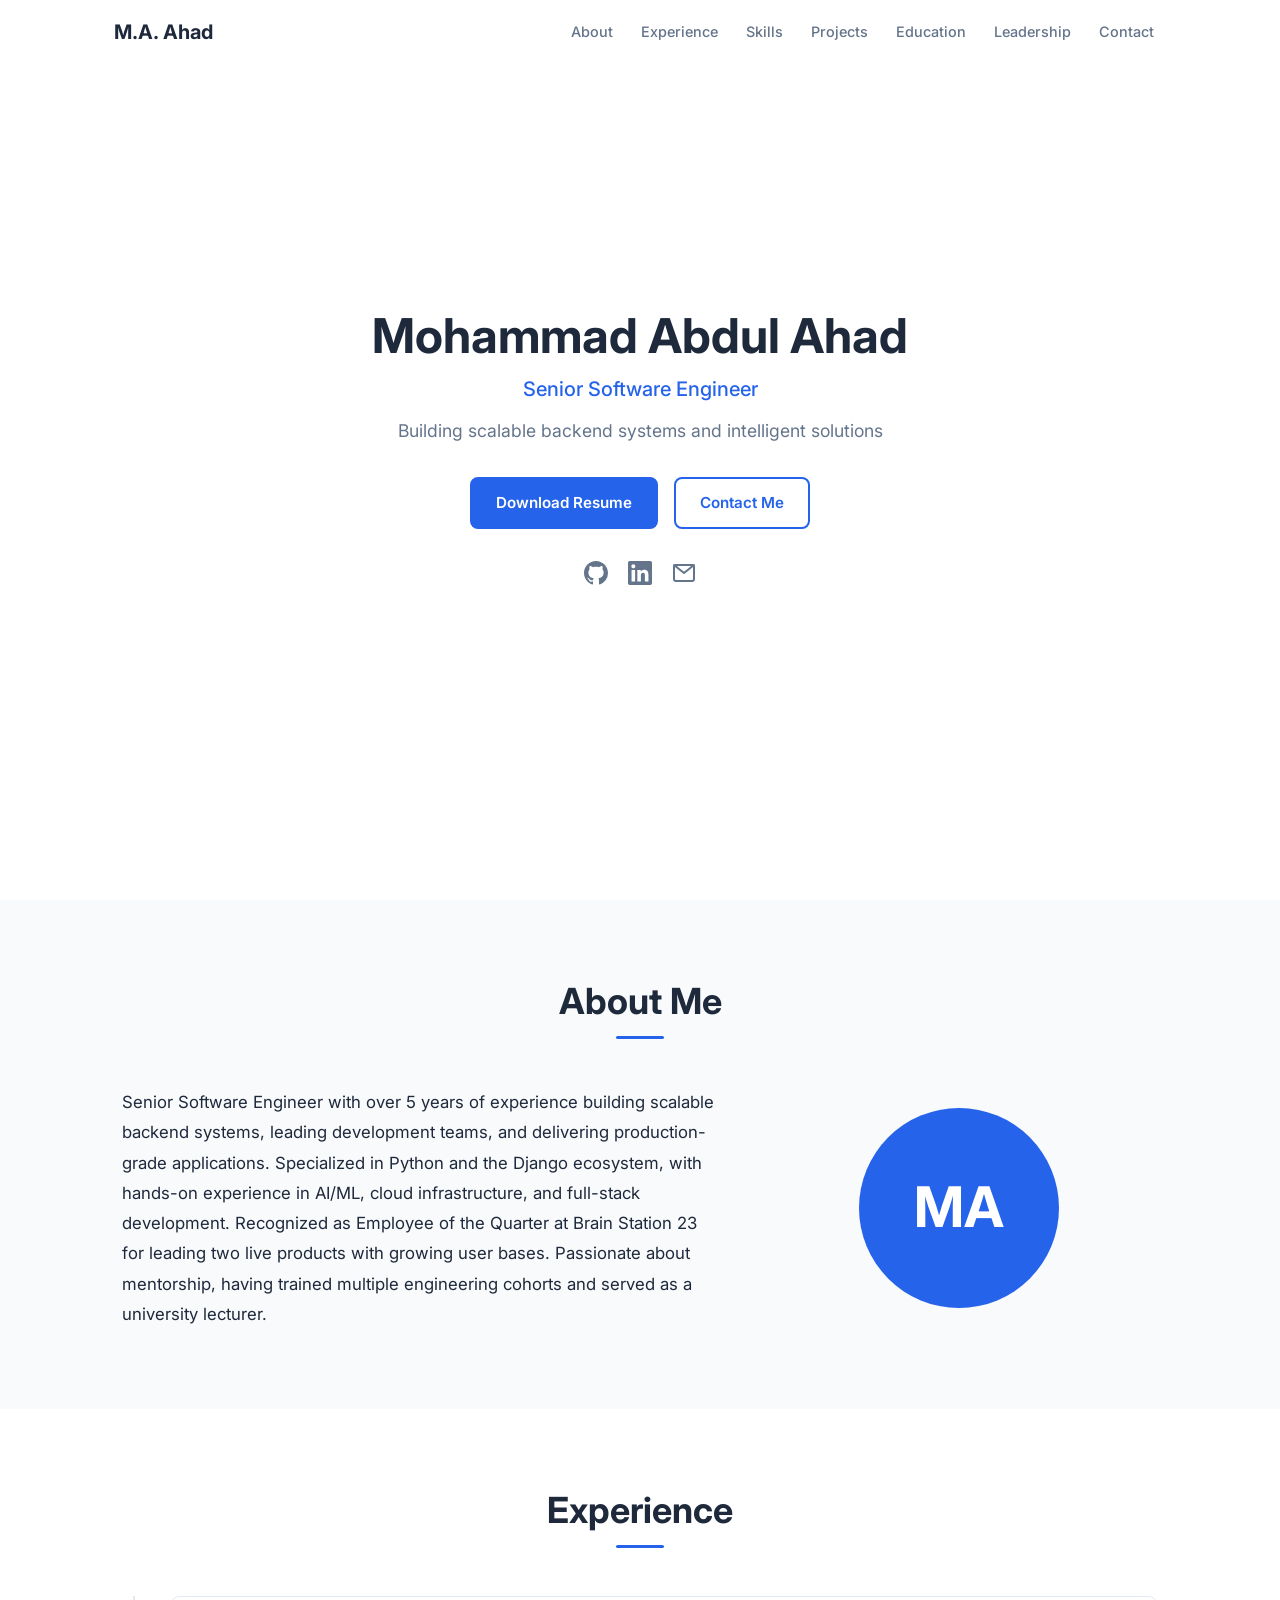
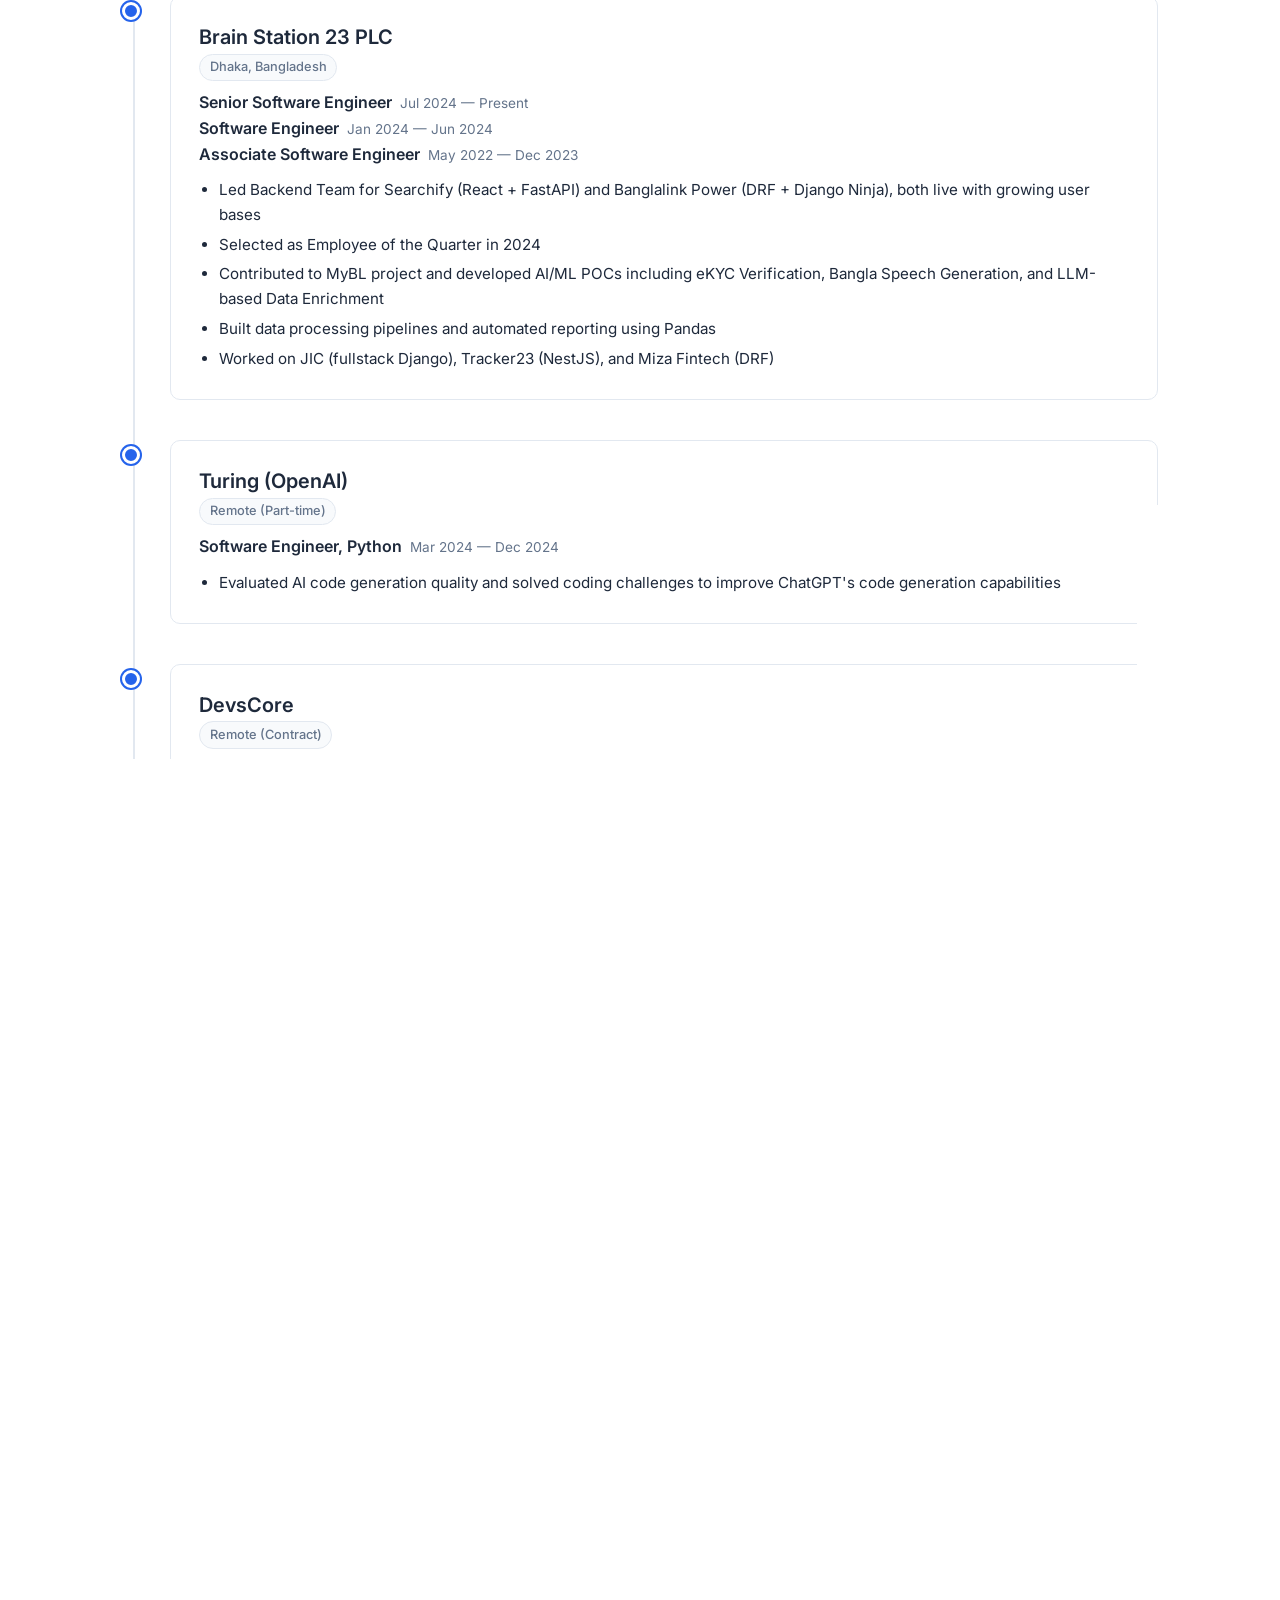
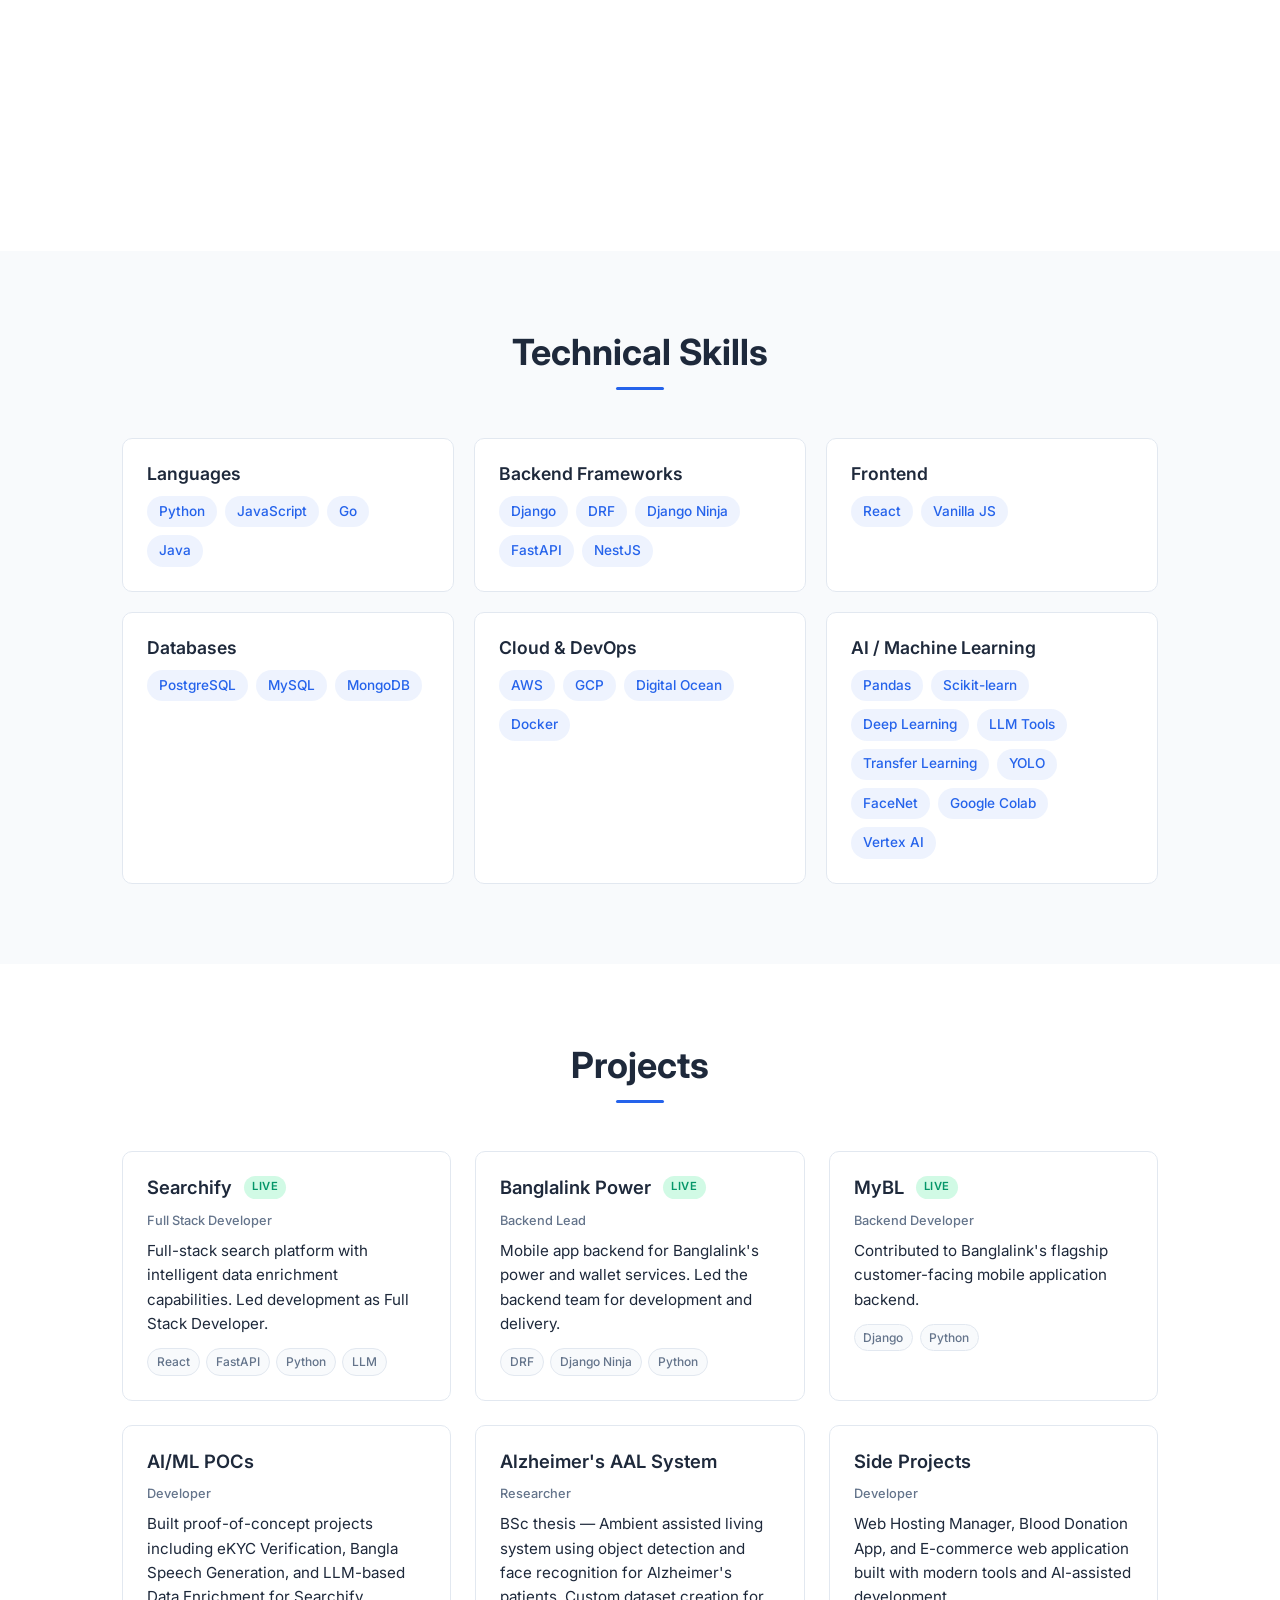
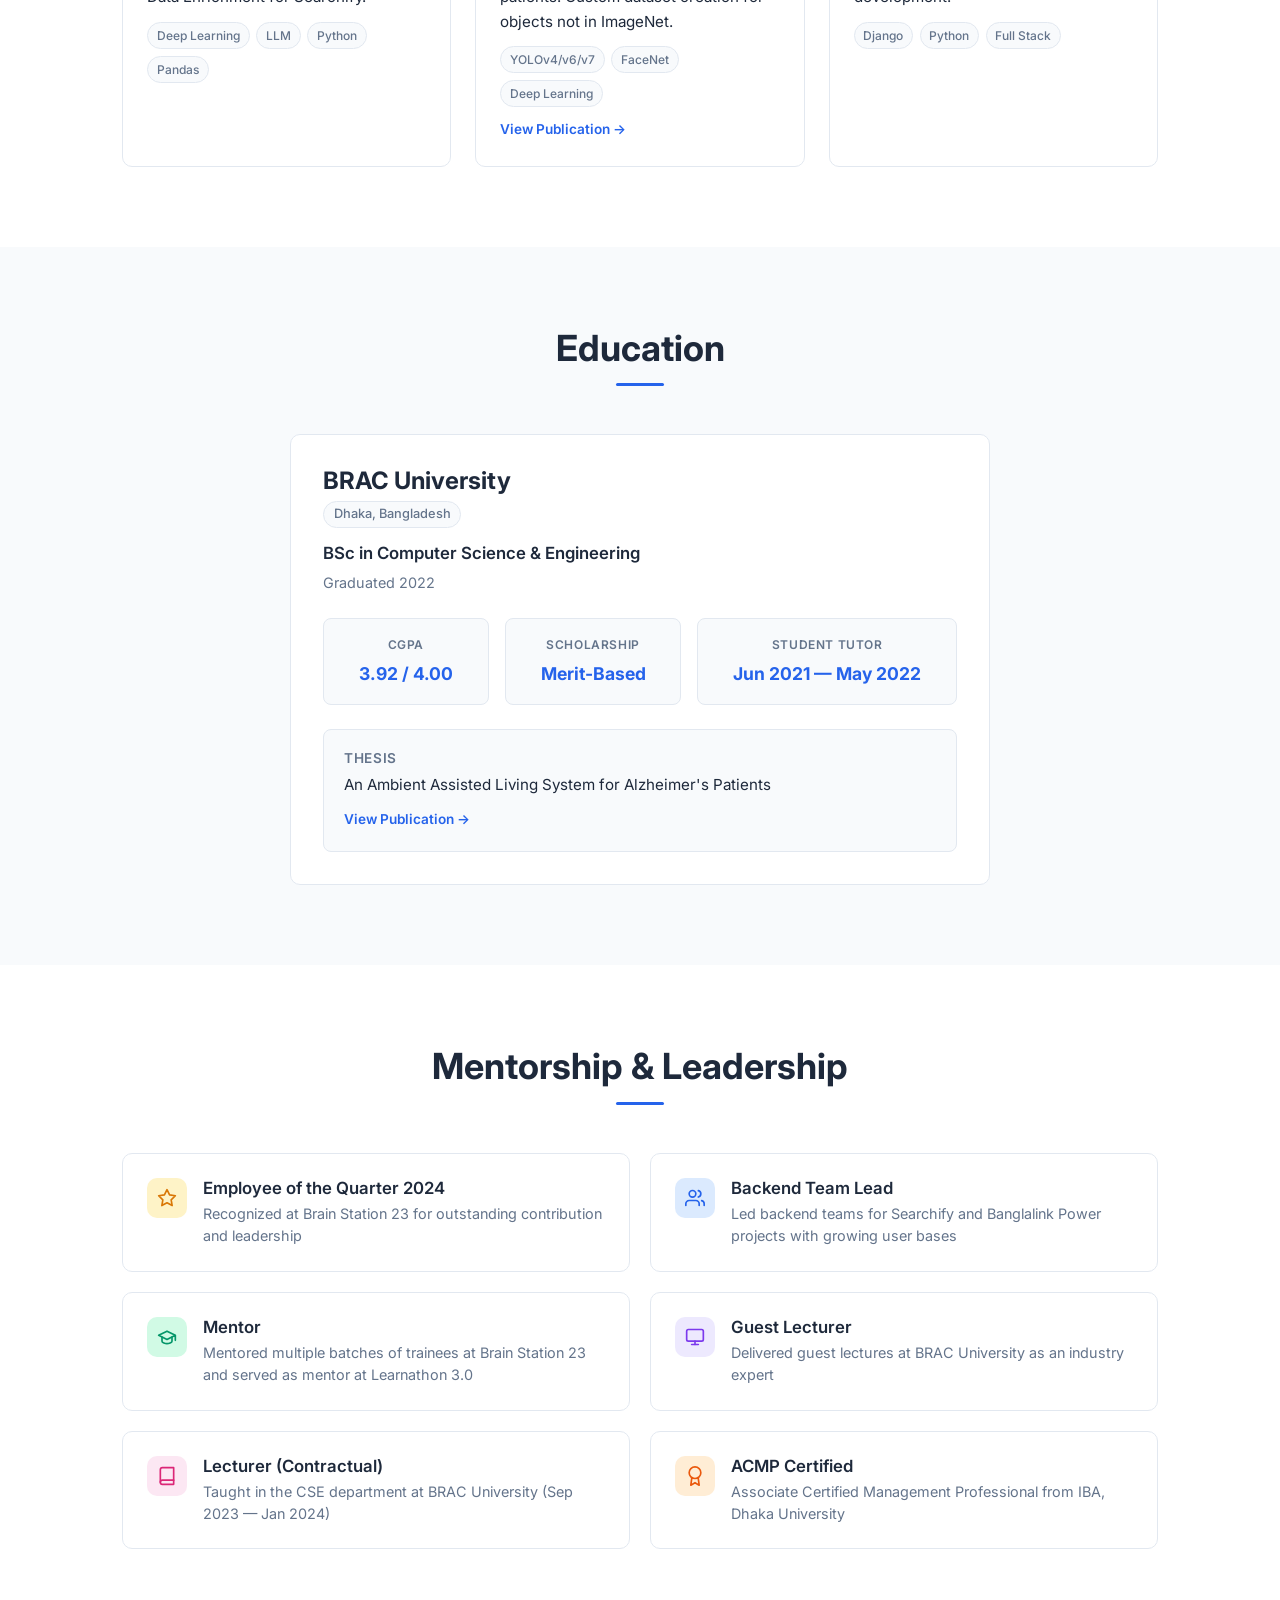
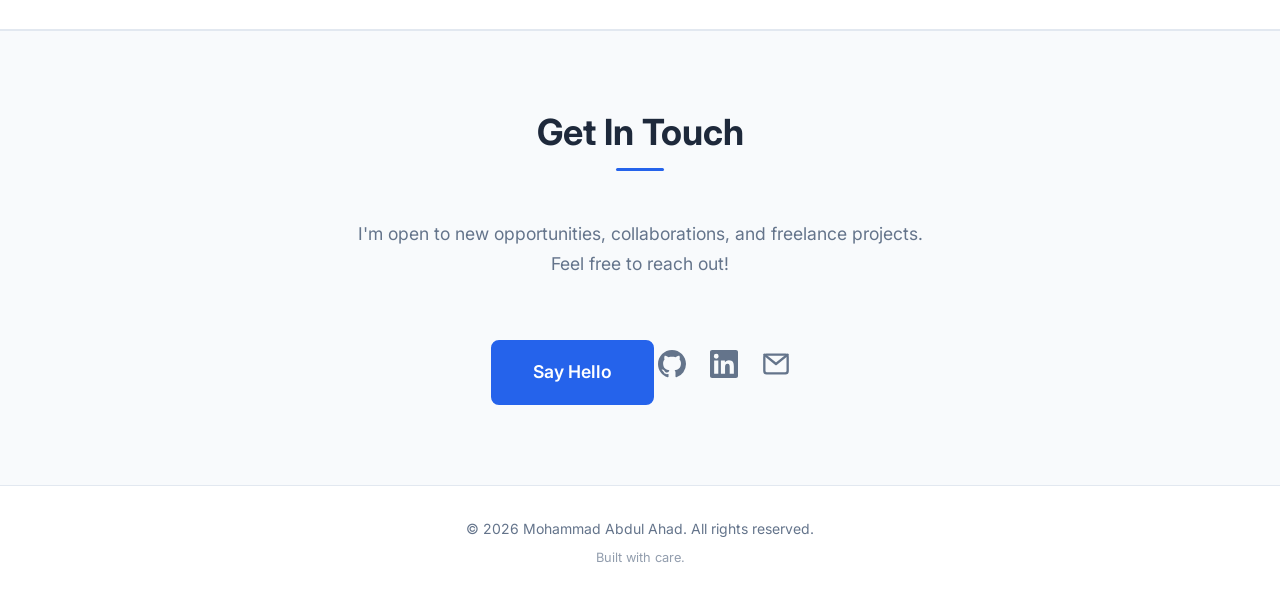
==== index.html @ d68960d9 "feat: add contact section and scroll animations Co-Authored-By: Claude Opus 4.6 <noreply@anthropic.c" ====
<!DOCTYPE html>
<html lang="en">
<head>
  <meta charset="UTF-8">
  <meta name="viewport" content="width=device-width, initial-scale=1.0">
  <meta name="description" content="Mohammad Abdul Ahad — Senior Software Engineer. Professional portfolio showcasing experience, skills, and projects.">
  <meta name="keywords" content="software engineer, developer, portfolio, Mohammad Abdul Ahad, senior engineer">
  <meta name="author" content="Mohammad Abdul Ahad">

  <!-- Open Graph -->
  <meta property="og:title" content="Mohammad Abdul Ahad — Senior Software Engineer">
  <meta property="og:description" content="Professional portfolio showcasing experience, skills, and projects.">
  <meta property="og:type" content="website">
  <meta property="og:url" content="https://maahad767.github.io">

  <title>Mohammad Abdul Ahad — Senior Software Engineer</title>

  <!-- Google Fonts -->
  <link rel="preconnect" href="https://fonts.googleapis.com">
  <link rel="preconnect" href="https://fonts.gstatic.com" crossorigin>
  <link href="https://fonts.googleapis.com/css2?family=Inter:wght@400;500;600;700&display=swap" rel="stylesheet">

  <!-- Styles -->
  <link rel="stylesheet" href="css/style.css">

  <!-- Scripts -->
  <script src="js/main.js" defer></script>
</head>
<body>
  <!-- Navigation -->
  <header>
    <nav class="navbar" id="navbar">
      <div class="nav-container">
        <a href="#hero" class="nav-logo">M.A. Ahad</a>
        <button class="nav-toggle" id="nav-toggle" aria-label="Toggle navigation menu" aria-expanded="false">
          <svg width="24" height="24" viewBox="0 0 24 24" fill="none" stroke="currentColor" stroke-width="2" stroke-linecap="round">
            <line x1="3" y1="6" x2="21" y2="6" />
            <line x1="3" y1="12" x2="21" y2="12" />
            <line x1="3" y1="18" x2="21" y2="18" />
          </svg>
        </button>
        <ul class="nav-menu" id="nav-menu">
          <li><a href="#about" class="nav-link">About</a></li>
          <li><a href="#experience" class="nav-link">Experience</a></li>
          <li><a href="#skills" class="nav-link">Skills</a></li>
          <li><a href="#projects" class="nav-link">Projects</a></li>
          <li><a href="#education" class="nav-link">Education</a></li>
          <li><a href="#leadership" class="nav-link">Leadership</a></li>
          <li><a href="#contact" class="nav-link">Contact</a></li>
        </ul>
      </div>
    </nav>
  </header>

  <main>
    <!-- Hero -->
    <section id="hero" class="section hero">
      <div class="container hero-content">
        <h1 class="hero-name">Mohammad Abdul Ahad</h1>
        <p class="hero-title">Senior Software Engineer</p>
        <p class="hero-tagline">Building scalable backend systems and intelligent solutions</p>
        <div class="hero-cta">
          <a href="assets/resume.pdf" class="btn btn-primary">Download Resume</a>
          <a href="#contact" class="btn btn-secondary">Contact Me</a>
        </div>
        <div class="hero-socials">
          <a href="https://github.com/maahad767" target="_blank" rel="noopener noreferrer" aria-label="GitHub">
            <svg width="24" height="24" viewBox="0 0 24 24" fill="currentColor"><path d="M12 0C5.37 0 0 5.37 0 12c0 5.31 3.435 9.795 8.205 11.385.6.105.825-.255.825-.57 0-.285-.015-1.23-.015-2.235-3.015.555-3.795-.735-4.035-1.41-.135-.345-.72-1.41-1.23-1.695-.42-.225-1.02-.78-.015-.795.945-.015 1.62.87 1.845 1.23 1.08 1.815 2.805 1.305 3.495.99.105-.78.42-1.305.765-1.605-2.67-.3-5.46-1.335-5.46-5.925 0-1.305.465-2.385 1.23-3.225-.12-.3-.54-1.53.12-3.18 0 0 1.005-.315 3.3 1.23.96-.27 1.98-.405 3-.405s2.04.135 3 .405c2.295-1.56 3.3-1.23 3.3-1.23.66 1.65.24 2.88.12 3.18.765.84 1.23 1.905 1.23 3.225 0 4.605-2.805 5.625-5.475 5.925.435.375.81 1.095.81 2.22 0 1.605-.015 2.895-.015 3.3 0 .315.225.69.825.57A12.02 12.02 0 0024 12c0-6.63-5.37-12-12-12z"/></svg>
          </a>
          <a href="https://www.linkedin.com/in/maahad767/" target="_blank" rel="noopener noreferrer" aria-label="LinkedIn">
            <svg width="24" height="24" viewBox="0 0 24 24" fill="currentColor"><path d="M20.447 20.452h-3.554v-5.569c0-1.328-.027-3.037-1.852-3.037-1.853 0-2.136 1.445-2.136 2.939v5.667H9.351V9h3.414v1.561h.046c.477-.9 1.637-1.85 3.37-1.85 3.601 0 4.267 2.37 4.267 5.455v6.286zM5.337 7.433a2.062 2.062 0 01-2.063-2.065 2.064 2.064 0 112.063 2.065zm1.782 13.019H3.555V9h3.564v11.452zM22.225 0H1.771C.792 0 0 .774 0 1.729v20.542C0 23.227.792 24 1.771 24h20.451C23.2 24 24 23.227 24 22.271V1.729C24 .774 23.2 0 22.222 0h.003z"/></svg>
          </a>
          <a href="mailto:maahad.767@gmail.com" aria-label="Email">
            <svg width="24" height="24" viewBox="0 0 24 24" fill="none" stroke="currentColor" stroke-width="2" stroke-linecap="round" stroke-linejoin="round"><rect x="2" y="4" width="20" height="16" rx="2"/><path d="M22 4l-10 8L2 4"/></svg>
          </a>
        </div>
      </div>
    </section>

    <!-- About -->
    <section id="about" class="section">
      <div class="container">
        <h2 class="section-heading animate-on-scroll">About Me</h2>
        <div class="about-grid animate-on-scroll">
          <div class="about-text">
            <p>Senior Software Engineer with over 5 years of experience building scalable backend systems, leading development teams, and delivering production-grade applications. Specialized in Python and the Django ecosystem, with hands-on experience in AI/ML, cloud infrastructure, and full-stack development. Recognized as Employee of the Quarter at Brain Station 23 for leading two live products with growing user bases. Passionate about mentorship, having trained multiple engineering cohorts and served as a university lecturer.</p>
          </div>
          <div class="about-photo">
            <div class="avatar-placeholder">MA</div>
          </div>
        </div>
      </div>
    </section>

    <!-- Experience -->
    <section id="experience" class="section">
      <div class="container">
        <h2 class="section-heading animate-on-scroll">Experience</h2>
        <div class="timeline">

          <!-- Brain Station 23 -->
          <div class="timeline-item animate-on-scroll">
            <div class="timeline-dot"></div>
            <div class="timeline-card">
              <h3 class="timeline-company">Brain Station 23 PLC</h3>
              <span class="timeline-location">Dhaka, Bangladesh</span>
              <div class="timeline-roles">
                <div class="timeline-role">
                  <h4>Senior Software Engineer</h4>
                  <span class="timeline-date">Jul 2024 — Present</span>
                </div>
                <div class="timeline-role">
                  <h4>Software Engineer</h4>
                  <span class="timeline-date">Jan 2024 — Jun 2024</span>
                </div>
                <div class="timeline-role">
                  <h4>Associate Software Engineer</h4>
                  <span class="timeline-date">May 2022 — Dec 2023</span>
                </div>
              </div>
              <ul class="timeline-bullets">
                <li>Led Backend Team for Searchify (React + FastAPI) and Banglalink Power (DRF + Django Ninja), both live with growing user bases</li>
                <li>Selected as Employee of the Quarter in 2024</li>
                <li>Contributed to MyBL project and developed AI/ML POCs including eKYC Verification, Bangla Speech Generation, and LLM-based Data Enrichment</li>
                <li>Built data processing pipelines and automated reporting using Pandas</li>
                <li>Worked on JIC (fullstack Django), Tracker23 (NestJS), and Miza Fintech (DRF)</li>
              </ul>
            </div>
          </div>

          <!-- Turing (OpenAI) -->
          <div class="timeline-item animate-on-scroll">
            <div class="timeline-dot"></div>
            <div class="timeline-card">
              <h3 class="timeline-company">Turing (OpenAI)</h3>
              <span class="timeline-location">Remote (Part-time)</span>
              <div class="timeline-roles">
                <div class="timeline-role">
                  <h4>Software Engineer, Python</h4>
                  <span class="timeline-date">Mar 2024 — Dec 2024</span>
                </div>
              </div>
              <ul class="timeline-bullets">
                <li>Evaluated AI code generation quality and solved coding challenges to improve ChatGPT's code generation capabilities</li>
              </ul>
            </div>
          </div>

          <!-- DevsCore -->
          <div class="timeline-item animate-on-scroll">
            <div class="timeline-dot"></div>
            <div class="timeline-card">
              <h3 class="timeline-company">DevsCore</h3>
              <span class="timeline-location">Remote (Contract)</span>
              <div class="timeline-roles">
                <div class="timeline-role">
                  <h4>Senior Software Engineer</h4>
                </div>
              </div>
              <ul class="timeline-bullets">
                <li>Developed IAB (Institute of Architects, Bangladesh) portal backend using Django Ninja</li>
              </ul>
            </div>
          </div>

          <!-- BRAC University -->
          <div class="timeline-item animate-on-scroll">
            <div class="timeline-dot"></div>
            <div class="timeline-card">
              <h3 class="timeline-company">BRAC University</h3>
              <span class="timeline-location">Dhaka, Bangladesh</span>
              <div class="timeline-roles">
                <div class="timeline-role">
                  <h4>Lecturer, Contractual</h4>
                  <span class="timeline-date">Sep 2023 — Jan 2024</span>
                </div>
              </div>
              <ul class="timeline-bullets">
                <li>Taught as industry expert in the Computer Science department</li>
              </ul>
            </div>
          </div>

          <!-- Makebell -->
          <div class="timeline-item animate-on-scroll">
            <div class="timeline-dot"></div>
            <div class="timeline-card">
              <h3 class="timeline-company">Makebell</h3>
              <span class="timeline-location">Remote (Hong Kong, China)</span>
              <div class="timeline-roles">
                <div class="timeline-role">
                  <h4>Software Engineer</h4>
                  <span class="timeline-date">Sep 2021 — Apr 2022</span>
                </div>
              </div>
              <ul class="timeline-bullets">
                <li>Migrated Riciwawa app backend to Django REST Framework and GCP</li>
                <li>Exceeded expectations, recognized with red packet gift for outstanding performance</li>
              </ul>
            </div>
          </div>

          <!-- Tickets4Travel -->
          <div class="timeline-item animate-on-scroll">
            <div class="timeline-dot"></div>
            <div class="timeline-card">
              <h3 class="timeline-company">Tickets4Travel</h3>
              <span class="timeline-location">Hybrid (Dhaka, Bangladesh)</span>
              <div class="timeline-roles">
                <div class="timeline-role">
                  <h4>Junior Software Engineer</h4>
                  <span class="timeline-date">Apr 2021 — Sep 2021</span>
                </div>
              </div>
              <ul class="timeline-bullets">
                <li>Built ride sharing application backend using DRF, Django Channels 3, AWS, PostgreSQL, and Redis</li>
              </ul>
            </div>
          </div>

          <!-- Digiden -->
          <div class="timeline-item animate-on-scroll">
            <div class="timeline-dot"></div>
            <div class="timeline-card">
              <h3 class="timeline-company">Digiden</h3>
              <span class="timeline-location">Hybrid (Dhaka, Bangladesh)</span>
              <div class="timeline-roles">
                <div class="timeline-role">
                  <h4>Intern Software Engineer</h4>
                  <span class="timeline-date">Nov 2020 — Apr 2021</span>
                </div>
              </div>
              <ul class="timeline-bullets">
                <li>Developed Inventory and Investment management system with customized business rules in fullstack Django</li>
              </ul>
            </div>
          </div>

        </div>
      </div>
    </section>

    <!-- Skills -->
    <section id="skills" class="section">
      <div class="container">
        <h2 class="section-heading animate-on-scroll">Technical Skills</h2>
        <div class="skills-grid">
          <div class="skill-card animate-on-scroll">
            <h3>Languages</h3>
            <div class="skill-tags">
              <span class="skill-tag">Python</span>
              <span class="skill-tag">JavaScript</span>
              <span class="skill-tag">Go</span>
              <span class="skill-tag">Java</span>
            </div>
          </div>
          <div class="skill-card animate-on-scroll">
            <h3>Backend Frameworks</h3>
            <div class="skill-tags">
              <span class="skill-tag">Django</span>
              <span class="skill-tag">DRF</span>
              <span class="skill-tag">Django Ninja</span>
              <span class="skill-tag">FastAPI</span>
              <span class="skill-tag">NestJS</span>
            </div>
          </div>
          <div class="skill-card animate-on-scroll">
            <h3>Frontend</h3>
            <div class="skill-tags">
              <span class="skill-tag">React</span>
              <span class="skill-tag">Vanilla JS</span>
            </div>
          </div>
          <div class="skill-card animate-on-scroll">
            <h3>Databases</h3>
            <div class="skill-tags">
              <span class="skill-tag">PostgreSQL</span>
              <span class="skill-tag">MySQL</span>
              <span class="skill-tag">MongoDB</span>
            </div>
          </div>
          <div class="skill-card animate-on-scroll">
            <h3>Cloud & DevOps</h3>
            <div class="skill-tags">
              <span class="skill-tag">AWS</span>
              <span class="skill-tag">GCP</span>
              <span class="skill-tag">Digital Ocean</span>
              <span class="skill-tag">Docker</span>
            </div>
          </div>
          <div class="skill-card animate-on-scroll">
            <h3>AI / Machine Learning</h3>
            <div class="skill-tags">
              <span class="skill-tag">Pandas</span>
              <span class="skill-tag">Scikit-learn</span>
              <span class="skill-tag">Deep Learning</span>
              <span class="skill-tag">LLM Tools</span>
              <span class="skill-tag">Transfer Learning</span>
              <span class="skill-tag">YOLO</span>
              <span class="skill-tag">FaceNet</span>
              <span class="skill-tag">Google Colab</span>
              <span class="skill-tag">Vertex AI</span>
            </div>
          </div>
        </div>
      </div>
    </section>

    <!-- Projects -->
    <section id="projects" class="section">
      <div class="container">
        <h2 class="section-heading animate-on-scroll">Projects</h2>
        <div class="projects-grid">
          <div class="project-card animate-on-scroll">
            <div class="project-header">
              <h3>Searchify</h3>
              <span class="project-badge project-badge--live">Live</span>
            </div>
            <span class="project-role">Full Stack Developer</span>
            <p class="project-desc">Full-stack search platform with intelligent data enrichment capabilities. Led development as Full Stack Developer.</p>
            <div class="project-tags">
              <span class="project-tag">React</span>
              <span class="project-tag">FastAPI</span>
              <span class="project-tag">Python</span>
              <span class="project-tag">LLM</span>
            </div>
          </div>
          <div class="project-card animate-on-scroll">
            <div class="project-header">
              <h3>Banglalink Power</h3>
              <span class="project-badge project-badge--live">Live</span>
            </div>
            <span class="project-role">Backend Lead</span>
            <p class="project-desc">Mobile app backend for Banglalink's power and wallet services. Led the backend team for development and delivery.</p>
            <div class="project-tags">
              <span class="project-tag">DRF</span>
              <span class="project-tag">Django Ninja</span>
              <span class="project-tag">Python</span>
            </div>
          </div>
          <div class="project-card animate-on-scroll">
            <div class="project-header">
              <h3>MyBL</h3>
              <span class="project-badge project-badge--live">Live</span>
            </div>
            <span class="project-role">Backend Developer</span>
            <p class="project-desc">Contributed to Banglalink's flagship customer-facing mobile application backend.</p>
            <div class="project-tags">
              <span class="project-tag">Django</span>
              <span class="project-tag">Python</span>
            </div>
          </div>
          <div class="project-card animate-on-scroll">
            <div class="project-header">
              <h3>AI/ML POCs</h3>
            </div>
            <span class="project-role">Developer</span>
            <p class="project-desc">Built proof-of-concept projects including eKYC Verification, Bangla Speech Generation, and LLM-based Data Enrichment for Searchify.</p>
            <div class="project-tags">
              <span class="project-tag">Deep Learning</span>
              <span class="project-tag">LLM</span>
              <span class="project-tag">Python</span>
              <span class="project-tag">Pandas</span>
            </div>
          </div>
          <div class="project-card animate-on-scroll">
            <div class="project-header">
              <h3>Alzheimer's AAL System</h3>
            </div>
            <span class="project-role">Researcher</span>
            <p class="project-desc">BSc thesis — Ambient assisted living system using object detection and face recognition for Alzheimer's patients. Custom dataset creation for objects not in ImageNet.</p>
            <div class="project-tags">
              <span class="project-tag">YOLOv4/v6/v7</span>
              <span class="project-tag">FaceNet</span>
              <span class="project-tag">Deep Learning</span>
            </div>
            <a href="http://hdl.handle.net/10361/18028" target="_blank" rel="noopener noreferrer" class="project-link">View Publication &rarr;</a>
          </div>
          <div class="project-card animate-on-scroll">
            <div class="project-header">
              <h3>Side Projects</h3>
            </div>
            <span class="project-role">Developer</span>
            <p class="project-desc">Web Hosting Manager, Blood Donation App, and E-commerce web application built with modern tools and AI-assisted development.</p>
            <div class="project-tags">
              <span class="project-tag">Django</span>
              <span class="project-tag">Python</span>
              <span class="project-tag">Full Stack</span>
            </div>
          </div>
        </div>
      </div>
    </section>

    <!-- Education -->
    <section id="education" class="section">
      <div class="container">
        <h2 class="section-heading animate-on-scroll">Education</h2>
        <div class="education-card animate-on-scroll">
          <div class="education-main">
            <h3 class="education-university">BRAC University</h3>
            <span class="education-location">Dhaka, Bangladesh</span>
            <p class="education-degree">BSc in Computer Science & Engineering</p>
            <p class="education-year">Graduated 2022</p>
          </div>
          <div class="education-stats">
            <div class="education-stat">
              <span class="education-stat-label">CGPA</span>
              <span class="education-stat-value">3.92 / 4.00</span>
            </div>
            <div class="education-stat">
              <span class="education-stat-label">Scholarship</span>
              <span class="education-stat-value">Merit-Based</span>
            </div>
            <div class="education-stat">
              <span class="education-stat-label">Student Tutor</span>
              <span class="education-stat-value">Jun 2021 — May 2022</span>
            </div>
          </div>
          <div class="thesis-block">
            <h4>Thesis</h4>
            <p>An Ambient Assisted Living System for Alzheimer's Patients</p>
            <a href="http://hdl.handle.net/10361/18028" target="_blank" rel="noopener noreferrer" class="project-link">View Publication &rarr;</a>
          </div>
        </div>
      </div>
    </section>

    <!-- Leadership -->
    <section id="leadership" class="section">
      <div class="container">
        <h2 class="section-heading animate-on-scroll">Mentorship & Leadership</h2>
        <div class="leadership-grid">
          <div class="leadership-card animate-on-scroll">
            <div class="leadership-icon" style="background-color: #fef3c7; color: #d97706;">
              <svg width="20" height="20" viewBox="0 0 24 24" fill="none" stroke="currentColor" stroke-width="2" stroke-linecap="round" stroke-linejoin="round"><polygon points="12 2 15.09 8.26 22 9.27 17 14.14 18.18 21.02 12 17.77 5.82 21.02 7 14.14 2 9.27 8.91 8.26 12 2"/></svg>
            </div>
            <div class="leadership-content">
              <h3>Employee of the Quarter 2024</h3>
              <p>Recognized at Brain Station 23 for outstanding contribution and leadership</p>
            </div>
          </div>
          <div class="leadership-card animate-on-scroll">
            <div class="leadership-icon" style="background-color: #dbeafe; color: #2563eb;">
              <svg width="20" height="20" viewBox="0 0 24 24" fill="none" stroke="currentColor" stroke-width="2" stroke-linecap="round" stroke-linejoin="round"><path d="M17 21v-2a4 4 0 0 0-4-4H5a4 4 0 0 0-4 4v2"/><circle cx="9" cy="7" r="4"/><path d="M23 21v-2a4 4 0 0 0-3-3.87"/><path d="M16 3.13a4 4 0 0 1 0 7.75"/></svg>
            </div>
            <div class="leadership-content">
              <h3>Backend Team Lead</h3>
              <p>Led backend teams for Searchify and Banglalink Power projects with growing user bases</p>
            </div>
          </div>
          <div class="leadership-card animate-on-scroll">
            <div class="leadership-icon" style="background-color: #d1fae5; color: #059669;">
              <svg width="20" height="20" viewBox="0 0 24 24" fill="none" stroke="currentColor" stroke-width="2" stroke-linecap="round" stroke-linejoin="round"><path d="M22 10v6M2 10l10-5 10 5-10 5z"/><path d="M6 12v5c0 2 4 3 6 3s6-1 6-3v-5"/></svg>
            </div>
            <div class="leadership-content">
              <h3>Mentor</h3>
              <p>Mentored multiple batches of trainees at Brain Station 23 and served as mentor at Learnathon 3.0</p>
            </div>
          </div>
          <div class="leadership-card animate-on-scroll">
            <div class="leadership-icon" style="background-color: #ede9fe; color: #7c3aed;">
              <svg width="20" height="20" viewBox="0 0 24 24" fill="none" stroke="currentColor" stroke-width="2" stroke-linecap="round" stroke-linejoin="round"><rect x="2" y="3" width="20" height="14" rx="2"/><line x1="8" y1="21" x2="16" y2="21"/><line x1="12" y1="17" x2="12" y2="21"/></svg>
            </div>
            <div class="leadership-content">
              <h3>Guest Lecturer</h3>
              <p>Delivered guest lectures at BRAC University as an industry expert</p>
            </div>
          </div>
          <div class="leadership-card animate-on-scroll">
            <div class="leadership-icon" style="background-color: #fce7f3; color: #db2777;">
              <svg width="20" height="20" viewBox="0 0 24 24" fill="none" stroke="currentColor" stroke-width="2" stroke-linecap="round" stroke-linejoin="round"><path d="M4 19.5A2.5 2.5 0 0 1 6.5 17H20"/><path d="M6.5 2H20v20H6.5A2.5 2.5 0 0 1 4 19.5v-15A2.5 2.5 0 0 1 6.5 2z"/></svg>
            </div>
            <div class="leadership-content">
              <h3>Lecturer (Contractual)</h3>
              <p>Taught in the CSE department at BRAC University (Sep 2023 — Jan 2024)</p>
            </div>
          </div>
          <div class="leadership-card animate-on-scroll">
            <div class="leadership-icon" style="background-color: #ffedd5; color: #ea580c;">
              <svg width="20" height="20" viewBox="0 0 24 24" fill="none" stroke="currentColor" stroke-width="2" stroke-linecap="round" stroke-linejoin="round"><circle cx="12" cy="8" r="7"/><polyline points="8.21 13.89 7 23 12 20 17 23 15.79 13.88"/></svg>
            </div>
            <div class="leadership-content">
              <h3>ACMP Certified</h3>
              <p>Associate Certified Management Professional from IBA, Dhaka University</p>
            </div>
          </div>
        </div>
      </div>
    </section>

    <!-- Contact -->
    <section id="contact" class="section">
      <div class="container">
        <h2 class="section-heading animate-on-scroll">Get In Touch</h2>
        <div class="contact-content animate-on-scroll">
          <p class="contact-text">I'm open to new opportunities, collaborations, and freelance projects. Feel free to reach out!</p>
          <a href="mailto:maahad.767@gmail.com" class="btn btn-primary btn-large">Say Hello</a>
          <div class="contact-socials">
            <a href="https://github.com/maahad767" target="_blank" rel="noopener noreferrer" aria-label="GitHub">
              <svg width="28" height="28" viewBox="0 0 24 24" fill="currentColor"><path d="M12 0C5.37 0 0 5.37 0 12c0 5.31 3.435 9.795 8.205 11.385.6.105.825-.255.825-.57 0-.285-.015-1.23-.015-2.235-3.015.555-3.795-.735-4.035-1.41-.135-.345-.72-1.41-1.23-1.695-.42-.225-1.02-.78-.015-.795.945-.015 1.62.87 1.845 1.23 1.08 1.815 2.805 1.305 3.495.99.105-.78.42-1.305.765-1.605-2.67-.3-5.46-1.335-5.46-5.925 0-1.305.465-2.385 1.23-3.225-.12-.3-.54-1.53.12-3.18 0 0 1.005-.315 3.3 1.23.96-.27 1.98-.405 3-.405s2.04.135 3 .405c2.295-1.56 3.3-1.23 3.3-1.23.66 1.65.24 2.88.12 3.18.765.84 1.23 1.905 1.23 3.225 0 4.605-2.805 5.625-5.475 5.925.435.375.81 1.095.81 2.22 0 1.605-.015 2.895-.015 3.3 0 .315.225.69.825.57A12.02 12.02 0 0024 12c0-6.63-5.37-12-12-12z"/></svg>
            </a>
            <a href="https://www.linkedin.com/in/maahad767/" target="_blank" rel="noopener noreferrer" aria-label="LinkedIn">
              <svg width="28" height="28" viewBox="0 0 24 24" fill="currentColor"><path d="M20.447 20.452h-3.554v-5.569c0-1.328-.027-3.037-1.852-3.037-1.853 0-2.136 1.445-2.136 2.939v5.667H9.351V9h3.414v1.561h.046c.477-.9 1.637-1.85 3.37-1.85 3.601 0 4.267 2.37 4.267 5.455v6.286zM5.337 7.433a2.062 2.062 0 01-2.063-2.065 2.064 2.064 0 112.063 2.065zm1.782 13.019H3.555V9h3.564v11.452zM22.225 0H1.771C.792 0 0 .774 0 1.729v20.542C0 23.227.792 24 1.771 24h20.451C23.2 24 24 23.227 24 22.271V1.729C24 .774 23.2 0 22.222 0h.003z"/></svg>
            </a>
            <a href="mailto:maahad.767@gmail.com" aria-label="Email">
              <svg width="28" height="28" viewBox="0 0 24 24" fill="none" stroke="currentColor" stroke-width="2" stroke-linecap="round" stroke-linejoin="round"><rect x="2" y="4" width="20" height="16" rx="2"/><path d="M22 4l-10 8L2 4"/></svg>
            </a>
          </div>
        </div>
      </div>
    </section>
  </main>

  <!-- Footer -->
  <footer class="footer">
    <div class="container">
      <p>&copy; 2026 Mohammad Abdul Ahad. All rights reserved.</p>
      <p class="footer-tagline">Built with care.</p>
    </div>
  </footer>
</body>
</html>
---- css/style.css ----
/* ============================================
   CSS Foundation & Navigation
   ============================================ */

/* --- Custom Properties --- */
:root {
  --color-primary: #2563eb;
  --color-primary-dark: #1d4ed8;
  --color-text: #1e293b;
  --color-text-light: #64748b;
  --color-bg: #ffffff;
  --color-bg-alt: #f8fafc;
  --color-border: #e2e8f0;
  --color-accent: #0ea5e9;
  --font-body: 'Inter', -apple-system, BlinkMacSystemFont, sans-serif;
  --font-heading: 'Inter', -apple-system, BlinkMacSystemFont, sans-serif;
  --max-width: 1100px;
  --section-padding: 5rem 1.5rem;
}

/* --- Reset --- */
*,
*::before,
*::after {
  box-sizing: border-box;
  margin: 0;
  padding: 0;
}

html {
  scroll-behavior: smooth;
}

body {
  font-family: var(--font-body);
  font-size: 1rem;
  line-height: 1.6;
  color: var(--color-text);
  background-color: var(--color-bg);
  -webkit-font-smoothing: antialiased;
  -moz-osx-font-smoothing: grayscale;
}

/* --- Typography --- */
h1, h2, h3, h4 {
  font-family: var(--font-heading);
  line-height: 1.2;
  color: var(--color-text);
}

h1 {
  font-size: 2.5rem;
  font-weight: 700;
}

h2 {
  font-size: 2rem;
  font-weight: 700;
}

h3 {
  font-size: 1.5rem;
  font-weight: 600;
}

h4 {
  font-size: 1.125rem;
  font-weight: 600;
}

a {
  color: var(--color-primary);
  text-decoration: none;
  transition: color 0.2s ease;
}

a:hover {
  color: var(--color-primary-dark);
}

img {
  max-width: 100%;
  display: block;
}

ul {
  list-style: none;
}

/* --- Layout --- */
.container {
  width: 100%;
  max-width: var(--max-width);
  margin: 0 auto;
  padding: 0 1.5rem;
}

.section {
  padding: var(--section-padding);
}

/* Alternating section backgrounds */
.section:nth-child(even) {
  background-color: var(--color-bg-alt);
}

.section:nth-child(odd) {
  background-color: var(--color-bg);
}

/* --- Utility Classes --- */
.text-center {
  text-align: center;
}

.text-light {
  color: var(--color-text-light);
}

.mt-1 { margin-top: 0.5rem; }
.mt-2 { margin-top: 1rem; }
.mt-3 { margin-top: 1.5rem; }
.mt-4 { margin-top: 2rem; }

.mb-1 { margin-bottom: 0.5rem; }
.mb-2 { margin-bottom: 1rem; }
.mb-3 { margin-bottom: 1.5rem; }
.mb-4 { margin-bottom: 2rem; }

.visually-hidden {
  position: absolute;
  width: 1px;
  height: 1px;
  padding: 0;
  margin: -1px;
  overflow: hidden;
  clip: rect(0, 0, 0, 0);
  white-space: nowrap;
  border: 0;
}

/* ============================================
   Navigation Bar
   ============================================ */
.navbar {
  position: fixed;
  top: 0;
  left: 0;
  width: 100%;
  background-color: var(--color-bg);
  z-index: 1000;
  transition: box-shadow 0.3s ease;
}

.navbar.scrolled {
  box-shadow: 0 1px 8px rgba(0, 0, 0, 0.08);
}

.nav-container {
  display: flex;
  align-items: center;
  justify-content: space-between;
  max-width: var(--max-width);
  margin: 0 auto;
  padding: 0 1.5rem;
  height: 64px;
}

.nav-logo {
  font-family: var(--font-heading);
  font-size: 1.25rem;
  font-weight: 700;
  color: var(--color-text);
  text-decoration: none;
  transition: color 0.2s ease;
}

.nav-logo:hover {
  color: var(--color-primary);
}

/* Nav Menu */
.nav-menu {
  display: flex;
  align-items: center;
  gap: 0.25rem;
}

.nav-link {
  display: block;
  padding: 0.5rem 0.75rem;
  font-size: 0.9rem;
  font-weight: 500;
  color: var(--color-text-light);
  text-decoration: none;
  border-radius: 6px;
  transition: color 0.2s ease, background-color 0.2s ease;
}

.nav-link:hover {
  color: var(--color-primary);
  background-color: var(--color-bg-alt);
}

.nav-link.active {
  color: var(--color-primary);
}

/* Hamburger Toggle */
.nav-toggle {
  display: none;
  background: none;
  border: none;
  cursor: pointer;
  color: var(--color-text);
  padding: 0.25rem;
  border-radius: 4px;
  transition: background-color 0.2s ease;
}

.nav-toggle:hover {
  background-color: var(--color-bg-alt);
}

/* --- Footer --- */
.footer {
  padding: 2rem 1.5rem;
  text-align: center;
  color: var(--color-text-light);
  font-size: 0.875rem;
  border-top: 1px solid var(--color-border);
}

/* Offset sections for fixed nav */
.section {
  scroll-margin-top: 64px;
}

/* ============================================
   Responsive — Mobile (<768px)
   ============================================ */
@media (max-width: 767px) {
  h1 { font-size: 2rem; }
  h2 { font-size: 1.625rem; }
  h3 { font-size: 1.25rem; }

  :root {
    --section-padding: 3.5rem 1rem;
  }

  .nav-toggle {
    display: block;
  }

  .nav-menu {
    position: absolute;
    top: 64px;
    left: 0;
    width: 100%;
    flex-direction: column;
    background-color: var(--color-bg);
    border-top: 1px solid var(--color-border);
    padding: 0.5rem 0;
    gap: 0;
    max-height: 0;
    overflow: hidden;
    opacity: 0;
    transition: max-height 0.3s ease, opacity 0.3s ease;
  }

  .nav-menu.open {
    max-height: 500px;
    opacity: 1;
    box-shadow: 0 4px 12px rgba(0, 0, 0, 0.06);
  }

  .nav-link {
    padding: 0.75rem 1.5rem;
    width: 100%;
    border-radius: 0;
  }

  .nav-link:hover {
    background-color: var(--color-bg-alt);
  }
}

/* ============================================
   Responsive — Tablet+ (>=768px)
   ============================================ */
@media (min-width: 768px) {
  .container {
    padding: 0 2rem;
  }
}

/* ============================================
   Responsive — Desktop (>=1024px)
   ============================================ */
@media (min-width: 1024px) {
  h1 { font-size: 3rem; }
  h2 { font-size: 2.25rem; }
}

/* ============================================
   Hero Section
   ============================================ */
@keyframes fadeIn {
  from {
    opacity: 0;
    transform: translateY(20px);
  }
  to {
    opacity: 1;
    transform: translateY(0);
  }
}

.hero {
  min-height: 100vh;
  display: flex;
  align-items: center;
  justify-content: center;
}

.hero-content {
  text-align: center;
  animation: fadeIn 0.8s ease-out both;
}

.hero-name {
  margin-bottom: 0.5rem;
}

.hero-title {
  font-size: 1.25rem;
  font-weight: 500;
  color: var(--color-primary);
  margin-bottom: 0.75rem;
}

.hero-tagline {
  font-size: 1.1rem;
  color: var(--color-text-light);
  margin-bottom: 2rem;
  max-width: 500px;
  margin-left: auto;
  margin-right: auto;
}

.hero-cta {
  display: flex;
  justify-content: center;
  gap: 1rem;
  flex-wrap: wrap;
  margin-bottom: 2rem;
}

.btn {
  display: inline-block;
  padding: 0.75rem 1.5rem;
  font-size: 0.95rem;
  font-weight: 600;
  border-radius: 8px;
  cursor: pointer;
  transition: background-color 0.2s ease, color 0.2s ease, box-shadow 0.2s ease;
  text-decoration: none;
  border: 2px solid transparent;
}

.btn-primary {
  background-color: var(--color-primary);
  color: #fff;
  border-color: var(--color-primary);
}

.btn-primary:hover {
  background-color: var(--color-primary-dark);
  border-color: var(--color-primary-dark);
  color: #fff;
  box-shadow: 0 4px 12px rgba(37, 99, 235, 0.3);
}

.btn-secondary {
  background-color: transparent;
  color: var(--color-primary);
  border-color: var(--color-primary);
}

.btn-secondary:hover {
  background-color: var(--color-primary);
  color: #fff;
  box-shadow: 0 4px 12px rgba(37, 99, 235, 0.3);
}

.hero-socials {
  display: inline-flex;
  gap: 1.25rem;
  justify-content: center;
}

.hero-socials a {
  color: var(--color-text-light);
  transition: color 0.2s ease, transform 0.2s ease;
  display: inline-flex;
  align-items: center;
}

.hero-socials a:hover {
  color: var(--color-primary);
  transform: translateY(-2px);
}

/* ============================================
   Section Heading (reusable)
   ============================================ */
.section-heading {
  text-align: center;
  margin-bottom: 3rem;
  position: relative;
  padding-bottom: 1rem;
}

.section-heading::after {
  content: '';
  position: absolute;
  bottom: 0;
  left: 50%;
  transform: translateX(-50%);
  width: 48px;
  height: 3px;
  background-color: var(--color-primary);
  border-radius: 2px;
}

/* ============================================
   About Section
   ============================================ */
.about-grid {
  display: flex;
  flex-direction: column-reverse;
  align-items: center;
  gap: 2.5rem;
}

.about-text p {
  font-size: 1.05rem;
  line-height: 1.8;
  color: var(--color-text);
}

.about-photo {
  display: flex;
  justify-content: center;
}

.avatar-placeholder {
  width: 200px;
  height: 200px;
  border-radius: 50%;
  background-color: var(--color-primary);
  color: #fff;
  display: flex;
  align-items: center;
  justify-content: center;
  font-size: 3.5rem;
  font-weight: 700;
  font-family: var(--font-heading);
  flex-shrink: 0;
}

@media (min-width: 768px) {
  .about-grid {
    flex-direction: row;
    align-items: center;
  }

  .about-text {
    flex: 0 1 60%;
  }

  .about-photo {
    flex: 0 1 40%;
  }
}

/* ============================================
   Experience Timeline
   ============================================ */
.timeline {
  position: relative;
  padding-left: 2rem;
}

.timeline::before {
  content: '';
  position: absolute;
  top: 0;
  left: 7px;
  width: 2px;
  height: 100%;
  background-color: var(--color-border);
}

.timeline-item {
  position: relative;
  margin-bottom: 2.5rem;
}

.timeline-item:last-child {
  margin-bottom: 0;
}

.timeline-dot {
  position: absolute;
  left: -2rem;
  top: 6px;
  width: 16px;
  height: 16px;
  border-radius: 50%;
  background-color: var(--color-primary);
  border: 3px solid var(--color-bg);
  box-shadow: 0 0 0 2px var(--color-primary);
  z-index: 1;
}

.timeline-card {
  background-color: var(--color-bg);
  border: 1px solid var(--color-border);
  border-radius: 10px;
  padding: 1.5rem;
  transition: box-shadow 0.2s ease;
}

.timeline-card:hover {
  box-shadow: 0 4px 16px rgba(0, 0, 0, 0.06);
}

.timeline-company {
  font-size: 1.25rem;
  margin-bottom: 0.25rem;
}

.timeline-location {
  display: inline-block;
  font-size: 0.8rem;
  font-weight: 500;
  color: var(--color-text-light);
  background-color: var(--color-bg-alt);
  border: 1px solid var(--color-border);
  padding: 0.15rem 0.6rem;
  border-radius: 999px;
  margin-bottom: 0.75rem;
}

.timeline-roles {
  margin-bottom: 0.75rem;
}

.timeline-role {
  display: flex;
  flex-wrap: wrap;
  align-items: baseline;
  gap: 0.5rem;
  margin-bottom: 0.25rem;
}

.timeline-role h4 {
  font-size: 1rem;
  font-weight: 600;
  color: var(--color-text);
}

.timeline-date {
  font-size: 0.85rem;
  color: var(--color-text-light);
}

.timeline-bullets {
  list-style: disc;
  padding-left: 1.25rem;
}

.timeline-bullets li {
  font-size: 0.95rem;
  line-height: 1.6;
  color: var(--color-text);
  margin-bottom: 0.35rem;
}

.timeline-bullets li:last-child {
  margin-bottom: 0;
}

/* Timeline — even-background fix for cards */
.section:nth-child(even) .timeline-card {
  background-color: var(--color-bg);
}

@media (min-width: 768px) {
  .timeline {
    padding-left: 3rem;
  }

  .timeline::before {
    left: 11px;
  }

  .timeline-dot {
    left: -3rem;
    width: 18px;
    height: 18px;
  }

  .timeline-card {
    padding: 1.75rem;
  }
}

/* ============================================
   Skills Section
   ============================================ */
.skills-grid {
  display: grid;
  grid-template-columns: 1fr;
  gap: 1.25rem;
}

.skill-card {
  background-color: var(--color-bg-alt);
  border: 1px solid var(--color-border);
  border-radius: 10px;
  padding: 1.5rem;
}

.skill-card h3 {
  font-size: 1.1rem;
  font-weight: 600;
  margin-bottom: 0.75rem;
  color: var(--color-text);
}

.skill-tags {
  display: flex;
  flex-wrap: wrap;
  gap: 0.5rem;
}

.skill-tag {
  display: inline-block;
  font-size: 0.85rem;
  font-weight: 500;
  color: var(--color-primary);
  background-color: rgba(37, 99, 235, 0.08);
  padding: 0.3rem 0.75rem;
  border-radius: 999px;
}

/* Skills card bg fix for even sections */
.section:nth-child(even) .skill-card {
  background-color: var(--color-bg);
}

@media (min-width: 640px) {
  .skills-grid {
    grid-template-columns: repeat(2, 1fr);
  }
}

@media (min-width: 1024px) {
  .skills-grid {
    grid-template-columns: repeat(3, 1fr);
  }
}

/* ============================================
   Projects Section
   ============================================ */
.projects-grid {
  display: grid;
  grid-template-columns: 1fr;
  gap: 1.5rem;
}

.project-card {
  background-color: var(--color-bg);
  border: 1px solid var(--color-border);
  border-radius: 10px;
  padding: 1.5rem;
  transition: transform 0.2s ease, box-shadow 0.2s ease;
}

.project-card:hover {
  transform: translateY(-4px);
  box-shadow: 0 8px 24px rgba(0, 0, 0, 0.08);
}

.project-header {
  display: flex;
  align-items: center;
  gap: 0.75rem;
  margin-bottom: 0.5rem;
}

.project-header h3 {
  font-size: 1.15rem;
  margin: 0;
}

.project-badge {
  display: inline-block;
  font-size: 0.7rem;
  font-weight: 600;
  text-transform: uppercase;
  letter-spacing: 0.05em;
  padding: 0.15rem 0.5rem;
  border-radius: 999px;
  background-color: var(--color-bg-alt);
  color: var(--color-text-light);
}

.project-badge--live {
  background-color: #d1fae5;
  color: #059669;
}

.project-role {
  display: inline-block;
  font-size: 0.8rem;
  font-weight: 500;
  color: var(--color-text-light);
  margin-bottom: 0.5rem;
}

.project-desc {
  font-size: 0.95rem;
  line-height: 1.6;
  color: var(--color-text);
  margin-bottom: 0.75rem;
}

.project-tags {
  display: flex;
  flex-wrap: wrap;
  gap: 0.4rem;
}

.project-tag {
  display: inline-block;
  font-size: 0.75rem;
  font-weight: 500;
  color: var(--color-text-light);
  background-color: var(--color-bg-alt);
  border: 1px solid var(--color-border);
  padding: 0.2rem 0.55rem;
  border-radius: 999px;
}

.project-link {
  display: inline-block;
  margin-top: 0.75rem;
  font-size: 0.85rem;
  font-weight: 600;
  color: var(--color-primary);
}

.project-link:hover {
  color: var(--color-primary-dark);
}

/* Project card bg fix for even sections */
.section:nth-child(even) .project-card {
  background-color: var(--color-bg);
}

@media (min-width: 640px) {
  .projects-grid {
    grid-template-columns: repeat(2, 1fr);
  }
}

@media (min-width: 1024px) {
  .projects-grid {
    grid-template-columns: repeat(3, 1fr);
  }
}

/* ============================================
   Education Section
   ============================================ */
.education-card {
  max-width: 700px;
  margin: 0 auto;
  background-color: var(--color-bg);
  border: 1px solid var(--color-border);
  border-radius: 10px;
  padding: 2rem;
}

.education-main {
  margin-bottom: 1.5rem;
}

.education-university {
  font-size: 1.5rem;
  font-weight: 700;
  margin-bottom: 0.25rem;
}

.education-location {
  display: inline-block;
  font-size: 0.8rem;
  font-weight: 500;
  color: var(--color-text-light);
  background-color: var(--color-bg-alt);
  border: 1px solid var(--color-border);
  padding: 0.15rem 0.6rem;
  border-radius: 999px;
  margin-bottom: 0.75rem;
}

.education-degree {
  font-size: 1.05rem;
  font-weight: 600;
  color: var(--color-text);
  margin-bottom: 0.25rem;
}

.education-year {
  font-size: 0.9rem;
  color: var(--color-text-light);
}

.education-stats {
  display: flex;
  flex-wrap: wrap;
  gap: 1rem;
  margin-bottom: 1.5rem;
}

.education-stat {
  flex: 1 1 auto;
  min-width: 150px;
  background-color: var(--color-bg-alt);
  border: 1px solid var(--color-border);
  border-radius: 8px;
  padding: 1rem;
  text-align: center;
}

.education-stat-label {
  display: block;
  font-size: 0.75rem;
  font-weight: 600;
  text-transform: uppercase;
  letter-spacing: 0.05em;
  color: var(--color-text-light);
  margin-bottom: 0.35rem;
}

.education-stat-value {
  display: block;
  font-size: 1.1rem;
  font-weight: 700;
  color: var(--color-primary);
}

.thesis-block {
  background-color: var(--color-bg-alt);
  border: 1px solid var(--color-border);
  border-radius: 8px;
  padding: 1.25rem;
}

.thesis-block h4 {
  font-size: 0.85rem;
  font-weight: 600;
  text-transform: uppercase;
  letter-spacing: 0.05em;
  color: var(--color-text-light);
  margin-bottom: 0.5rem;
}

.thesis-block p {
  font-size: 0.95rem;
  line-height: 1.5;
  color: var(--color-text);
}

/* Education card bg fix for even sections */
.section:nth-child(even) .education-card {
  background-color: var(--color-bg);
}

/* ============================================
   Mentorship & Leadership Section
   ============================================ */
.leadership-grid {
  display: grid;
  grid-template-columns: 1fr;
  gap: 1.25rem;
}

.leadership-card {
  display: flex;
  align-items: flex-start;
  gap: 1rem;
  background-color: var(--color-bg);
  border: 1px solid var(--color-border);
  border-radius: 10px;
  padding: 1.5rem;
  transition: box-shadow 0.2s ease;
}

.leadership-card:hover {
  box-shadow: 0 4px 16px rgba(0, 0, 0, 0.06);
}

.leadership-icon {
  flex-shrink: 0;
  width: 40px;
  height: 40px;
  border-radius: 10px;
  display: flex;
  align-items: center;
  justify-content: center;
}

.leadership-content h3 {
  font-size: 1.05rem;
  font-weight: 600;
  margin-bottom: 0.35rem;
}

.leadership-content p {
  font-size: 0.9rem;
  line-height: 1.5;
  color: var(--color-text-light);
}

/* Leadership card bg fix for even sections */
.section:nth-child(even) .leadership-card {
  background-color: var(--color-bg);
}

@media (min-width: 768px) {
  .leadership-grid {
    grid-template-columns: repeat(2, 1fr);
  }
}

/* ============================================
   Contact Section
   ============================================ */
#contact {
  border-top: 2px solid var(--color-border);
}

.contact-content {
  max-width: 600px;
  margin: 0 auto;
  text-align: center;
}

.contact-text {
  font-size: 1.1rem;
  line-height: 1.7;
  color: var(--color-text-light);
  margin-bottom: 2rem;
}

.btn-large {
  padding: 1rem 2.5rem;
  font-size: 1.1rem;
}

.contact-socials {
  display: inline-flex;
  gap: 1.5rem;
  justify-content: center;
  margin-top: 2.5rem;
}

.contact-socials a {
  color: var(--color-text-light);
  transition: color 0.2s ease, transform 0.2s ease;
  display: inline-flex;
  align-items: center;
}

.contact-socials a:hover {
  color: var(--color-primary);
  transform: translateY(-3px);
}

/* --- Footer tagline --- */
.footer-tagline {
  margin-top: 0.5rem;
  font-size: 0.8rem;
  color: var(--color-text-light);
  opacity: 0.7;
}

/* ============================================
   Scroll Animations
   ============================================ */
.animate-on-scroll {
  opacity: 0;
  transform: translateY(20px);
  transition: opacity 0.6s ease, transform 0.6s ease;
}

.animate-on-scroll.visible {
  opacity: 1;
  transform: translateY(0);
}

/* Staggered delays for grid children */
.animate-on-scroll:nth-child(2) { transition-delay: 0.1s; }
.animate-on-scroll:nth-child(3) { transition-delay: 0.2s; }
.animate-on-scroll:nth-child(4) { transition-delay: 0.3s; }
.animate-on-scroll:nth-child(5) { transition-delay: 0.4s; }
.animate-on-scroll:nth-child(6) { transition-delay: 0.5s; }
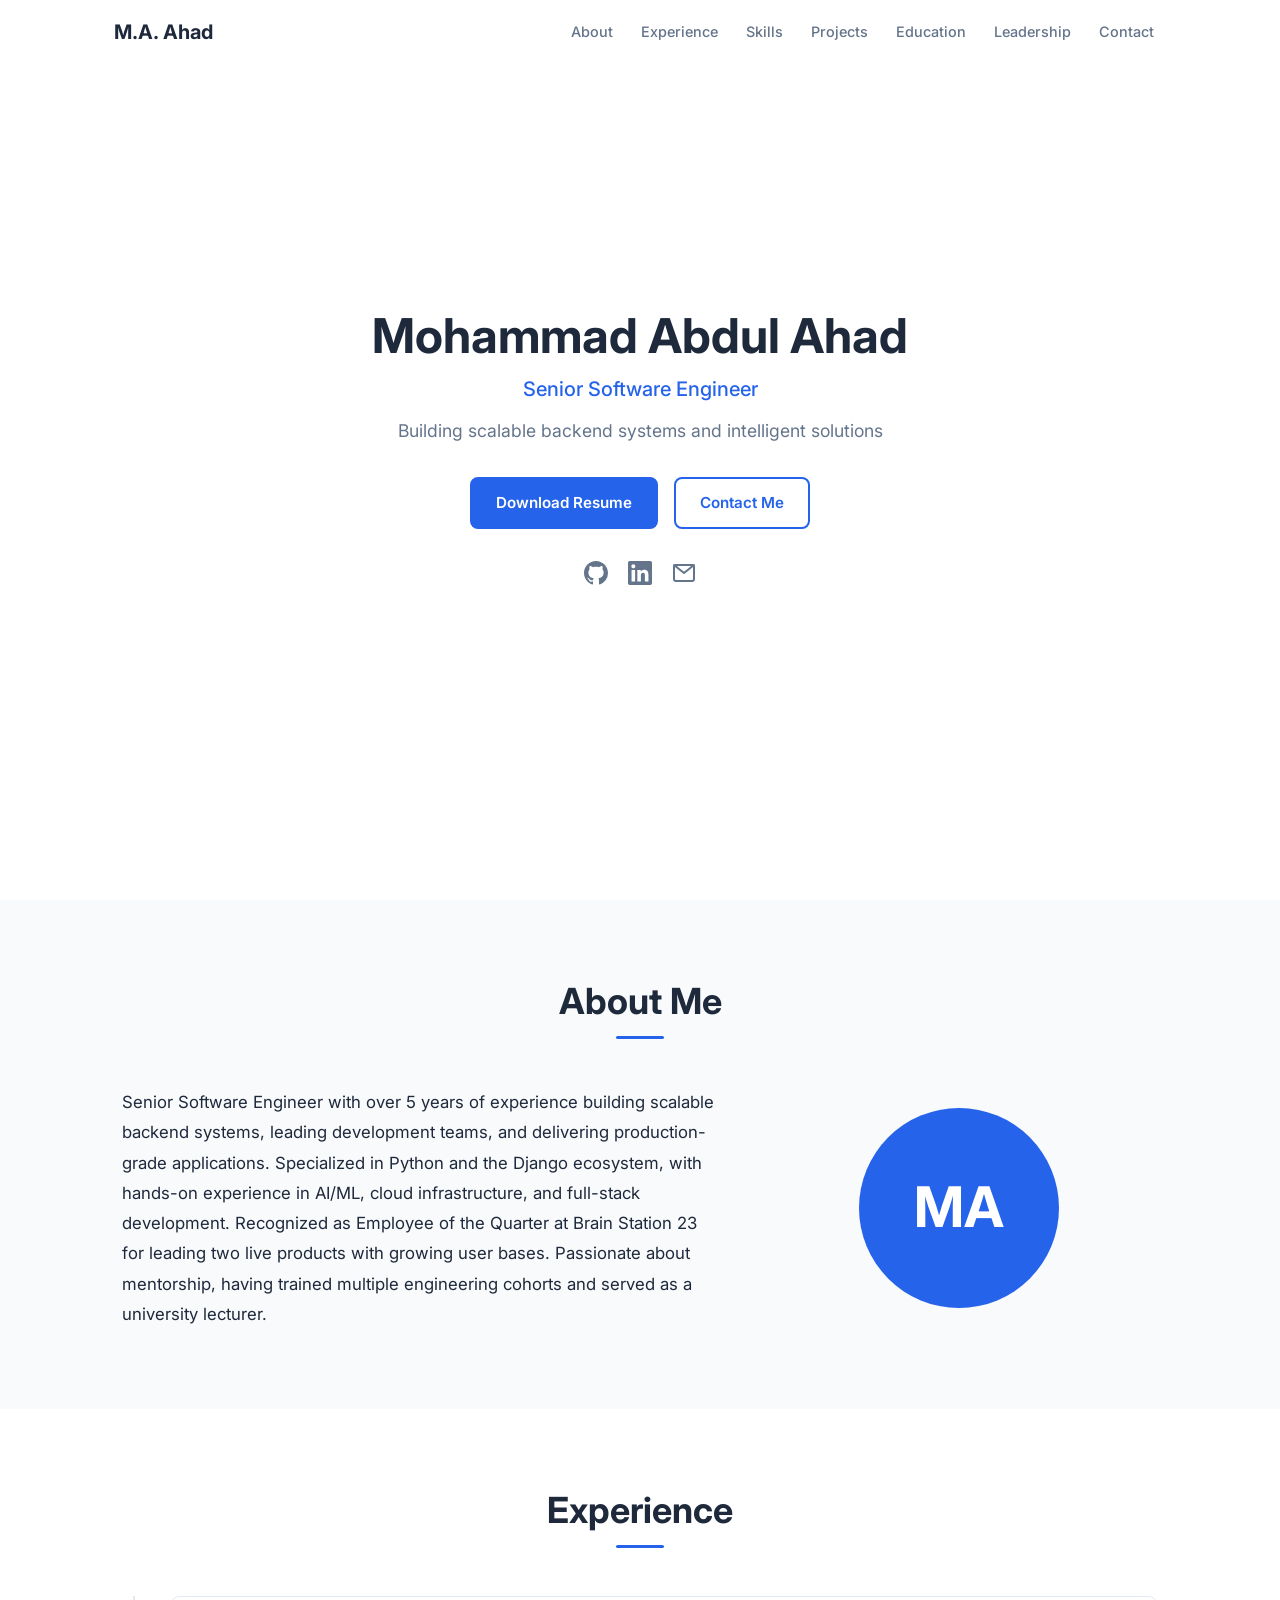
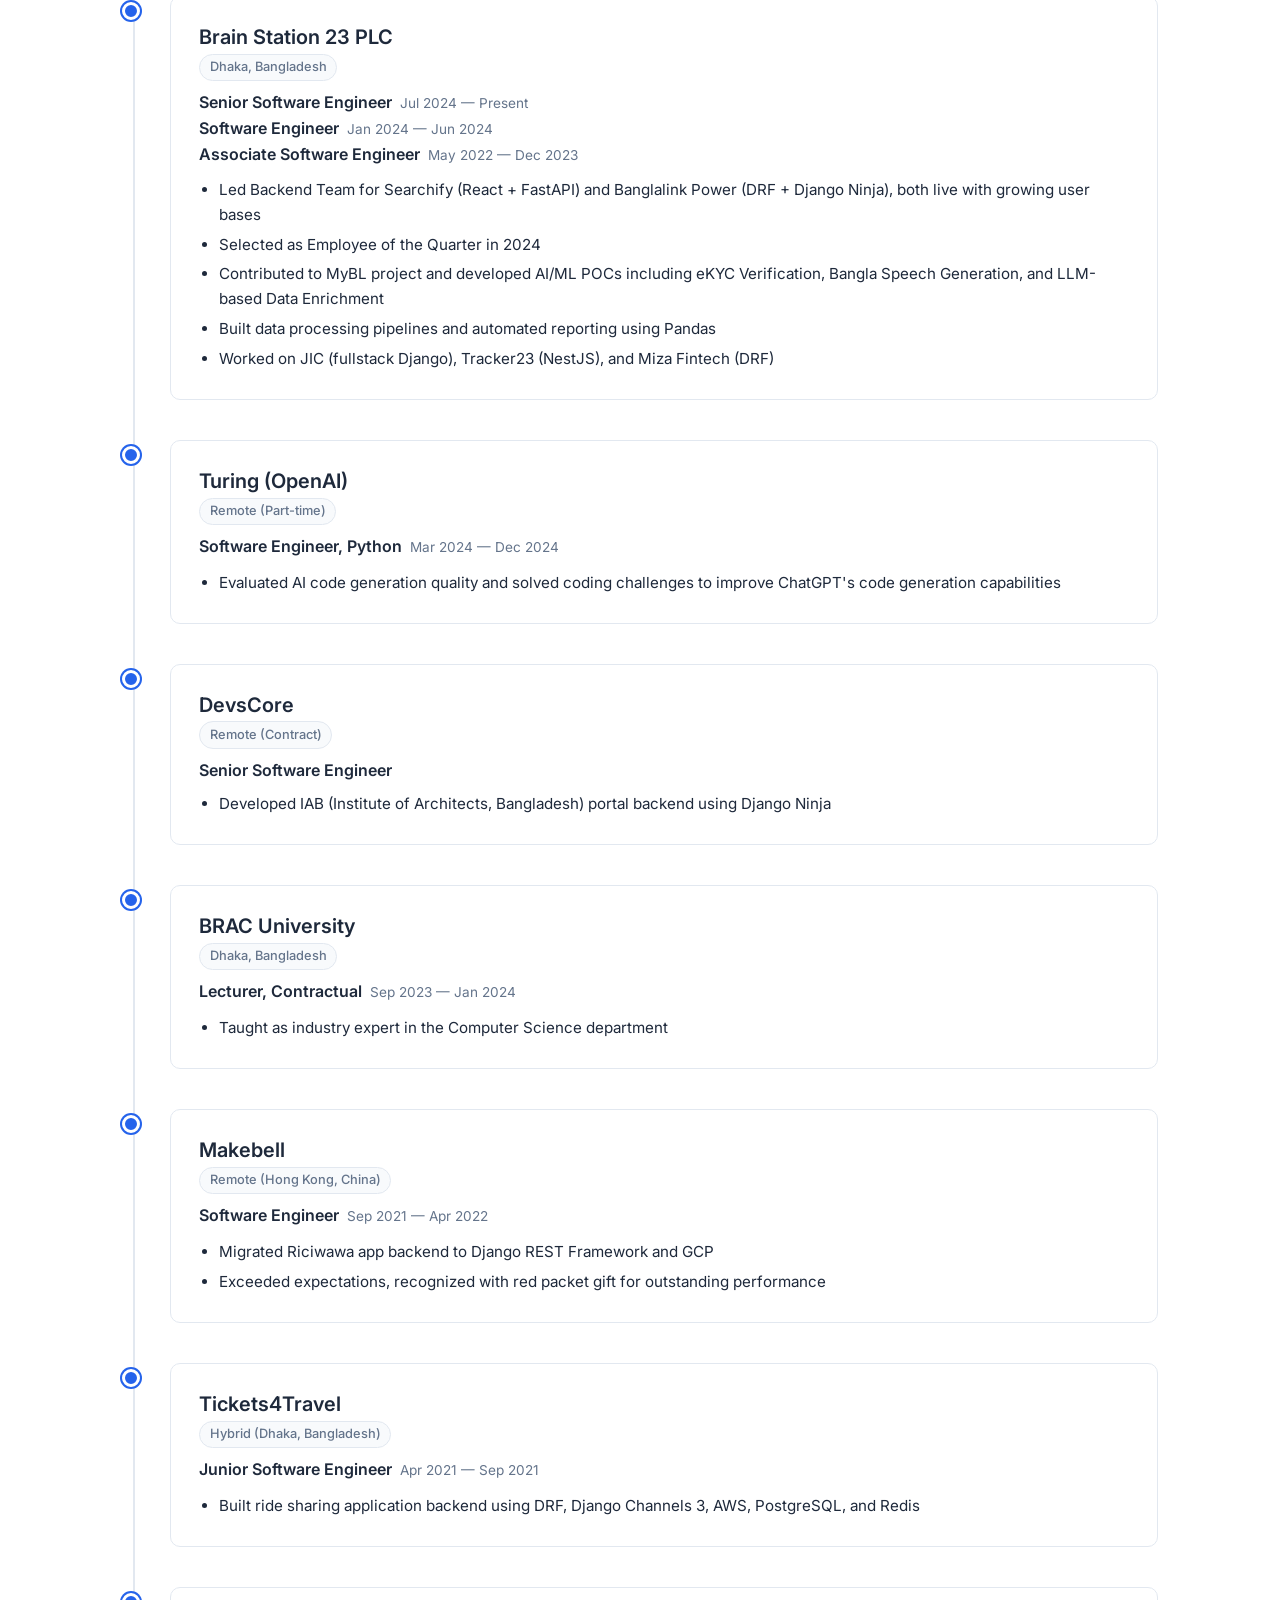
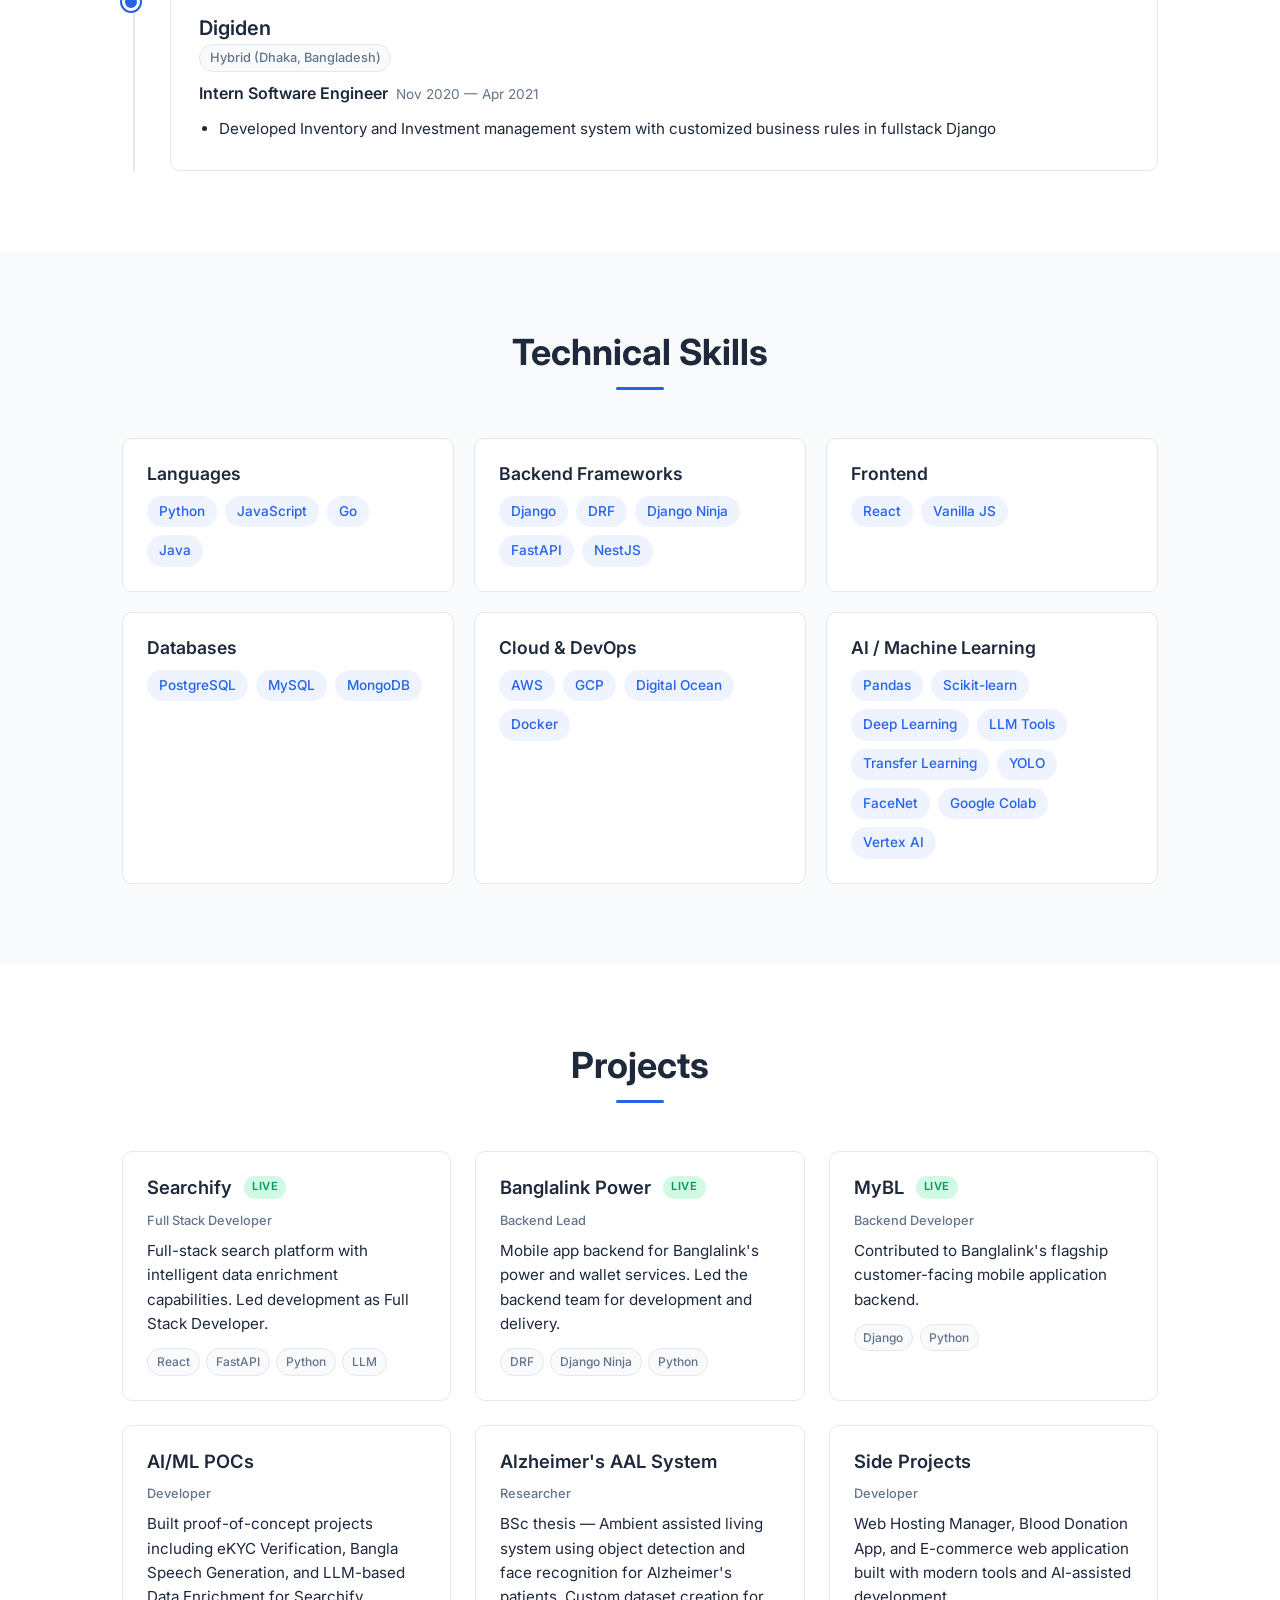
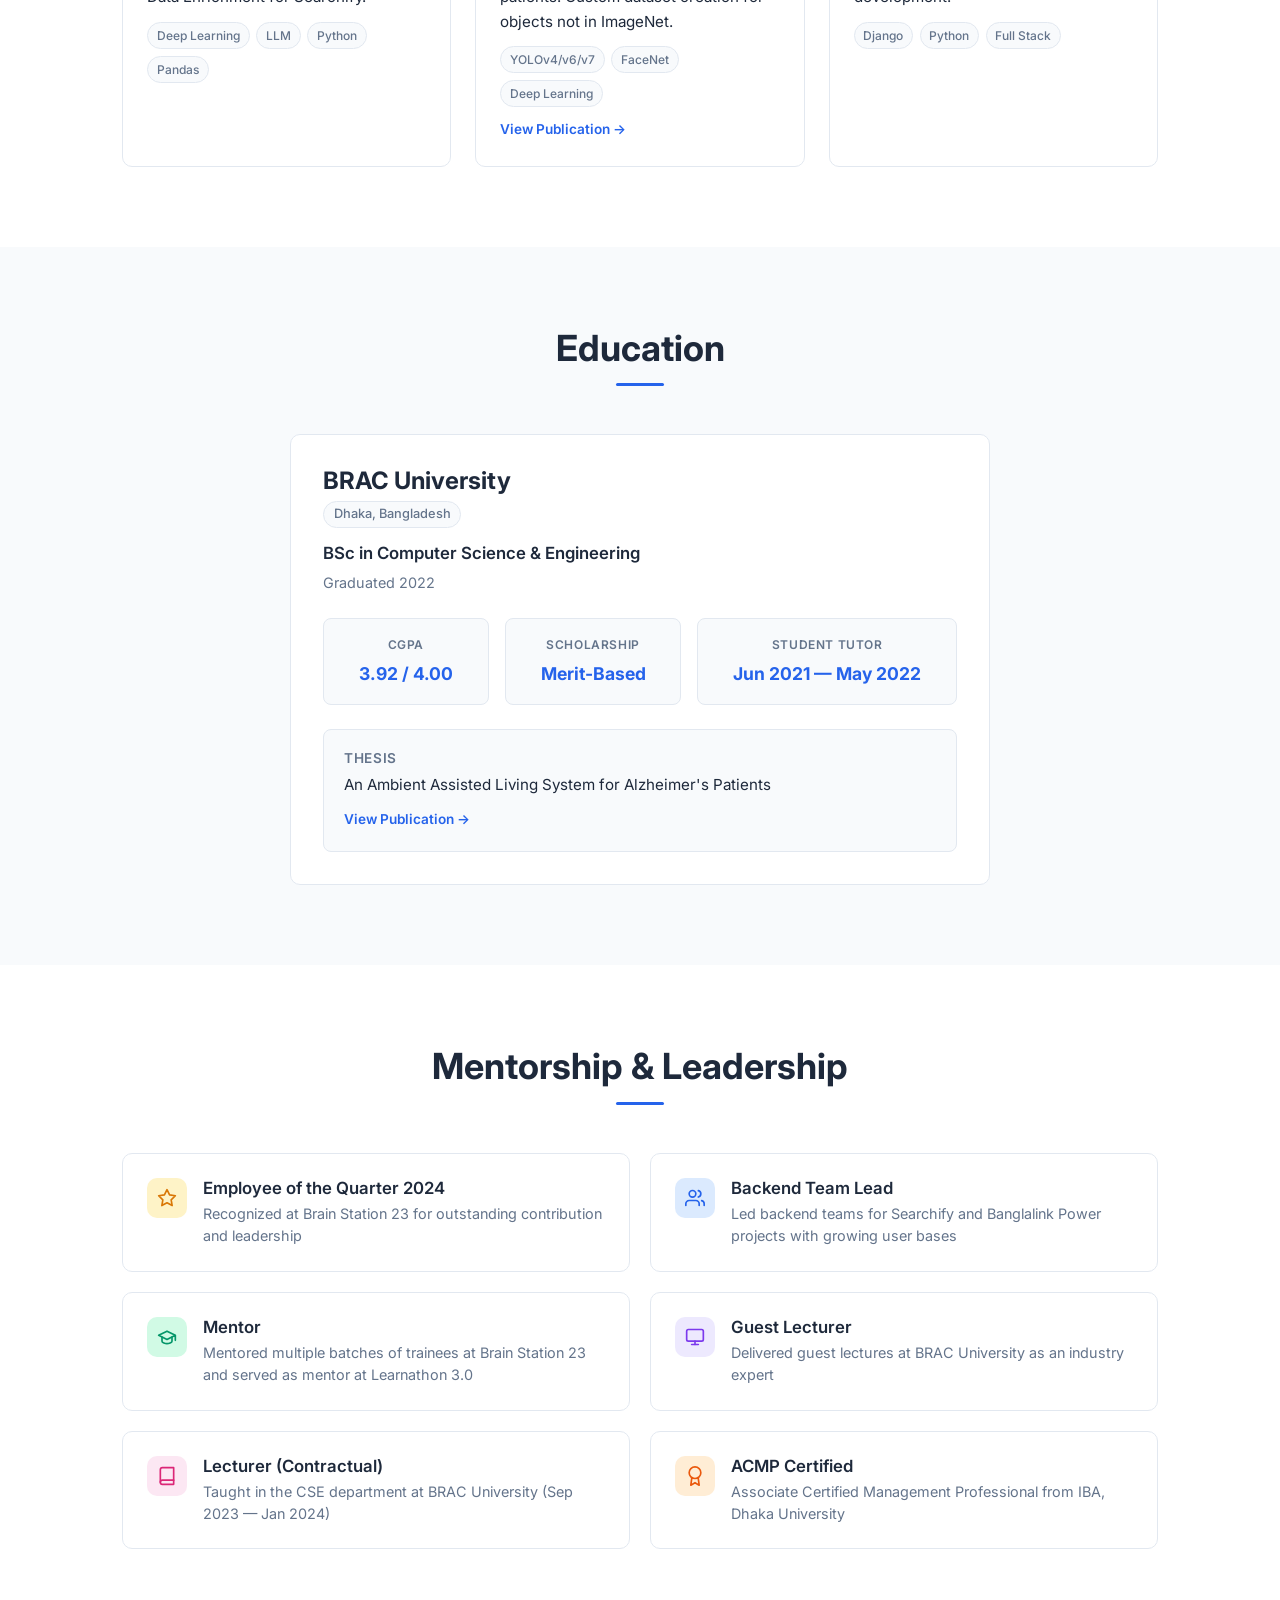
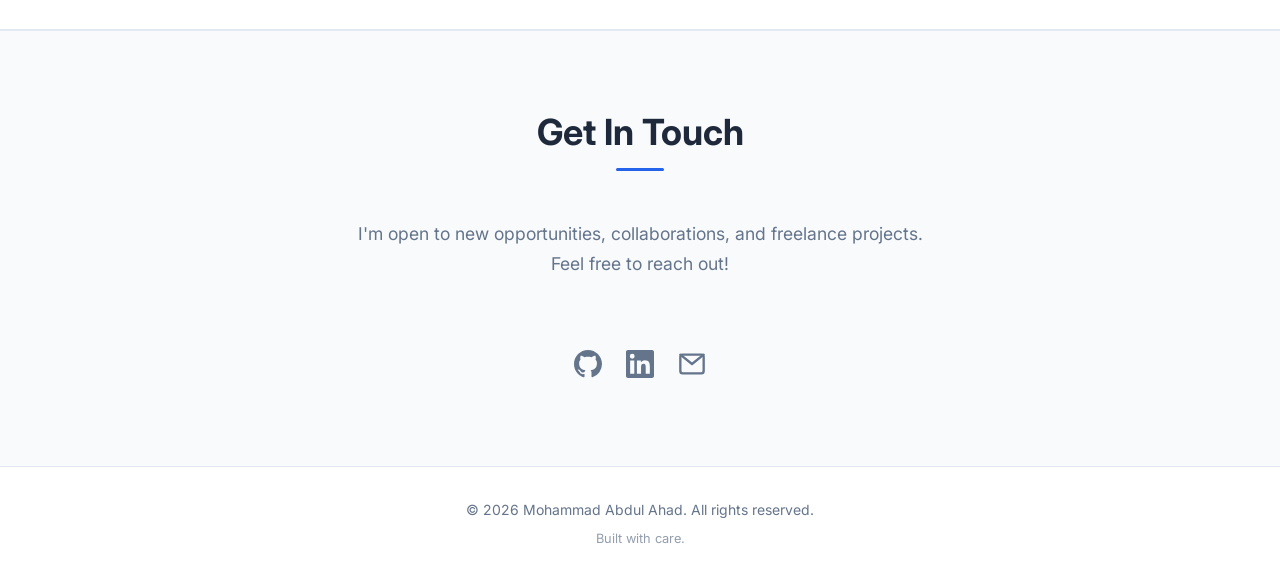
==== commit 09733e32: "fix: remove Say Hello button and add resume PDF Co-Authored-By: Claude Opus 4.6 <noreply@anthropic.c" ====
--- a/index.html
+++ b/index.html
@@ -495,7 +495,6 @@
         <h2 class="section-heading animate-on-scroll">Get In Touch</h2>
         <div class="contact-content animate-on-scroll">
           <p class="contact-text">I'm open to new opportunities, collaborations, and freelance projects. Feel free to reach out!</p>
-          <a href="mailto:maahad.767@gmail.com" class="btn btn-primary btn-large">Say Hello</a>
           <div class="contact-socials">
             <a href="https://github.com/maahad767" target="_blank" rel="noopener noreferrer" aria-label="GitHub">
               <svg width="28" height="28" viewBox="0 0 24 24" fill="currentColor"><path d="M12 0C5.37 0 0 5.37 0 12c0 5.31 3.435 9.795 8.205 11.385.6.105.825-.255.825-.57 0-.285-.015-1.23-.015-2.235-3.015.555-3.795-.735-4.035-1.41-.135-.345-.72-1.41-1.23-1.695-.42-.225-1.02-.78-.015-.795.945-.015 1.62.87 1.845 1.23 1.08 1.815 2.805 1.305 3.495.99.105-.78.42-1.305.765-1.605-2.67-.3-5.46-1.335-5.46-5.925 0-1.305.465-2.385 1.23-3.225-.12-.3-.54-1.53.12-3.18 0 0 1.005-.315 3.3 1.23.96-.27 1.98-.405 3-.405s2.04.135 3 .405c2.295-1.56 3.3-1.23 3.3-1.23.66 1.65.24 2.88.12 3.18.765.84 1.23 1.905 1.23 3.225 0 4.605-2.805 5.625-5.475 5.925.435.375.81 1.095.81 2.22 0 1.605-.015 2.895-.015 3.3 0 .315.225.69.825.57A12.02 12.02 0 0024 12c0-6.63-5.37-12-12-12z"/></svg>
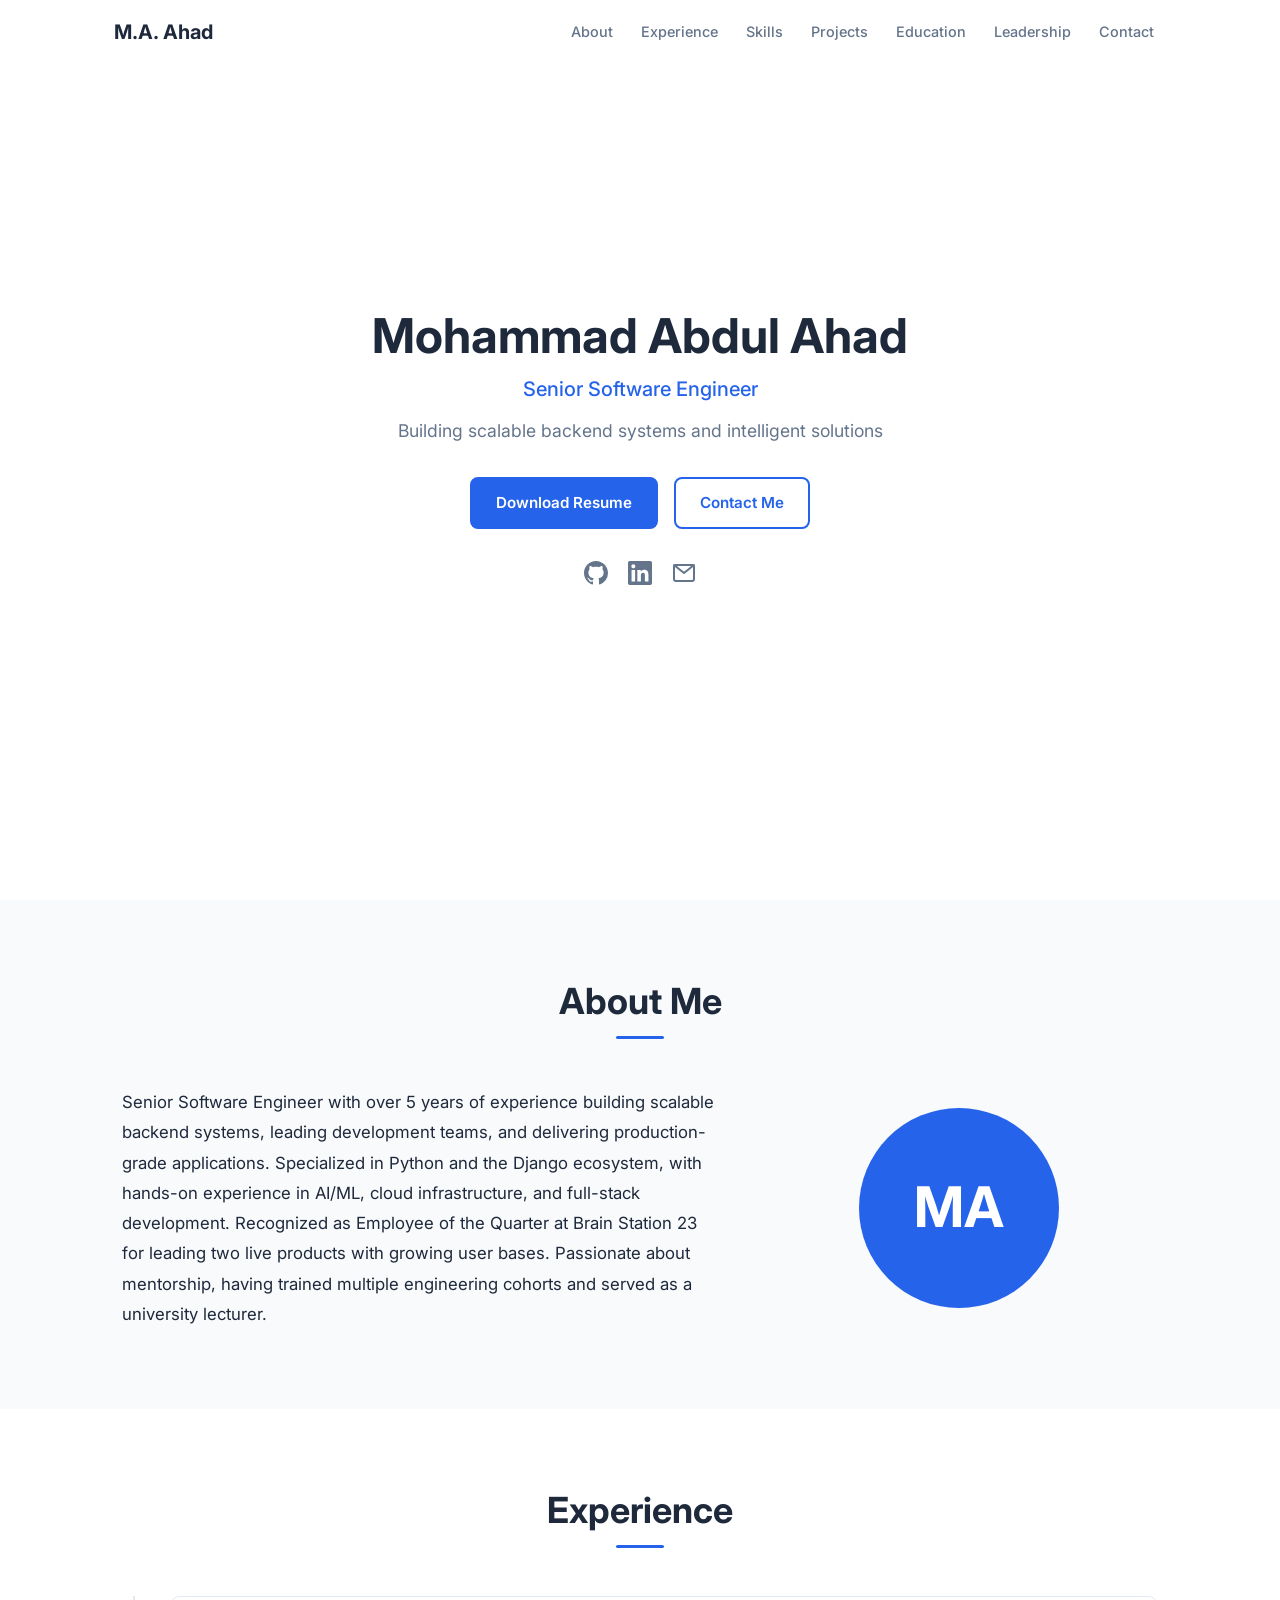
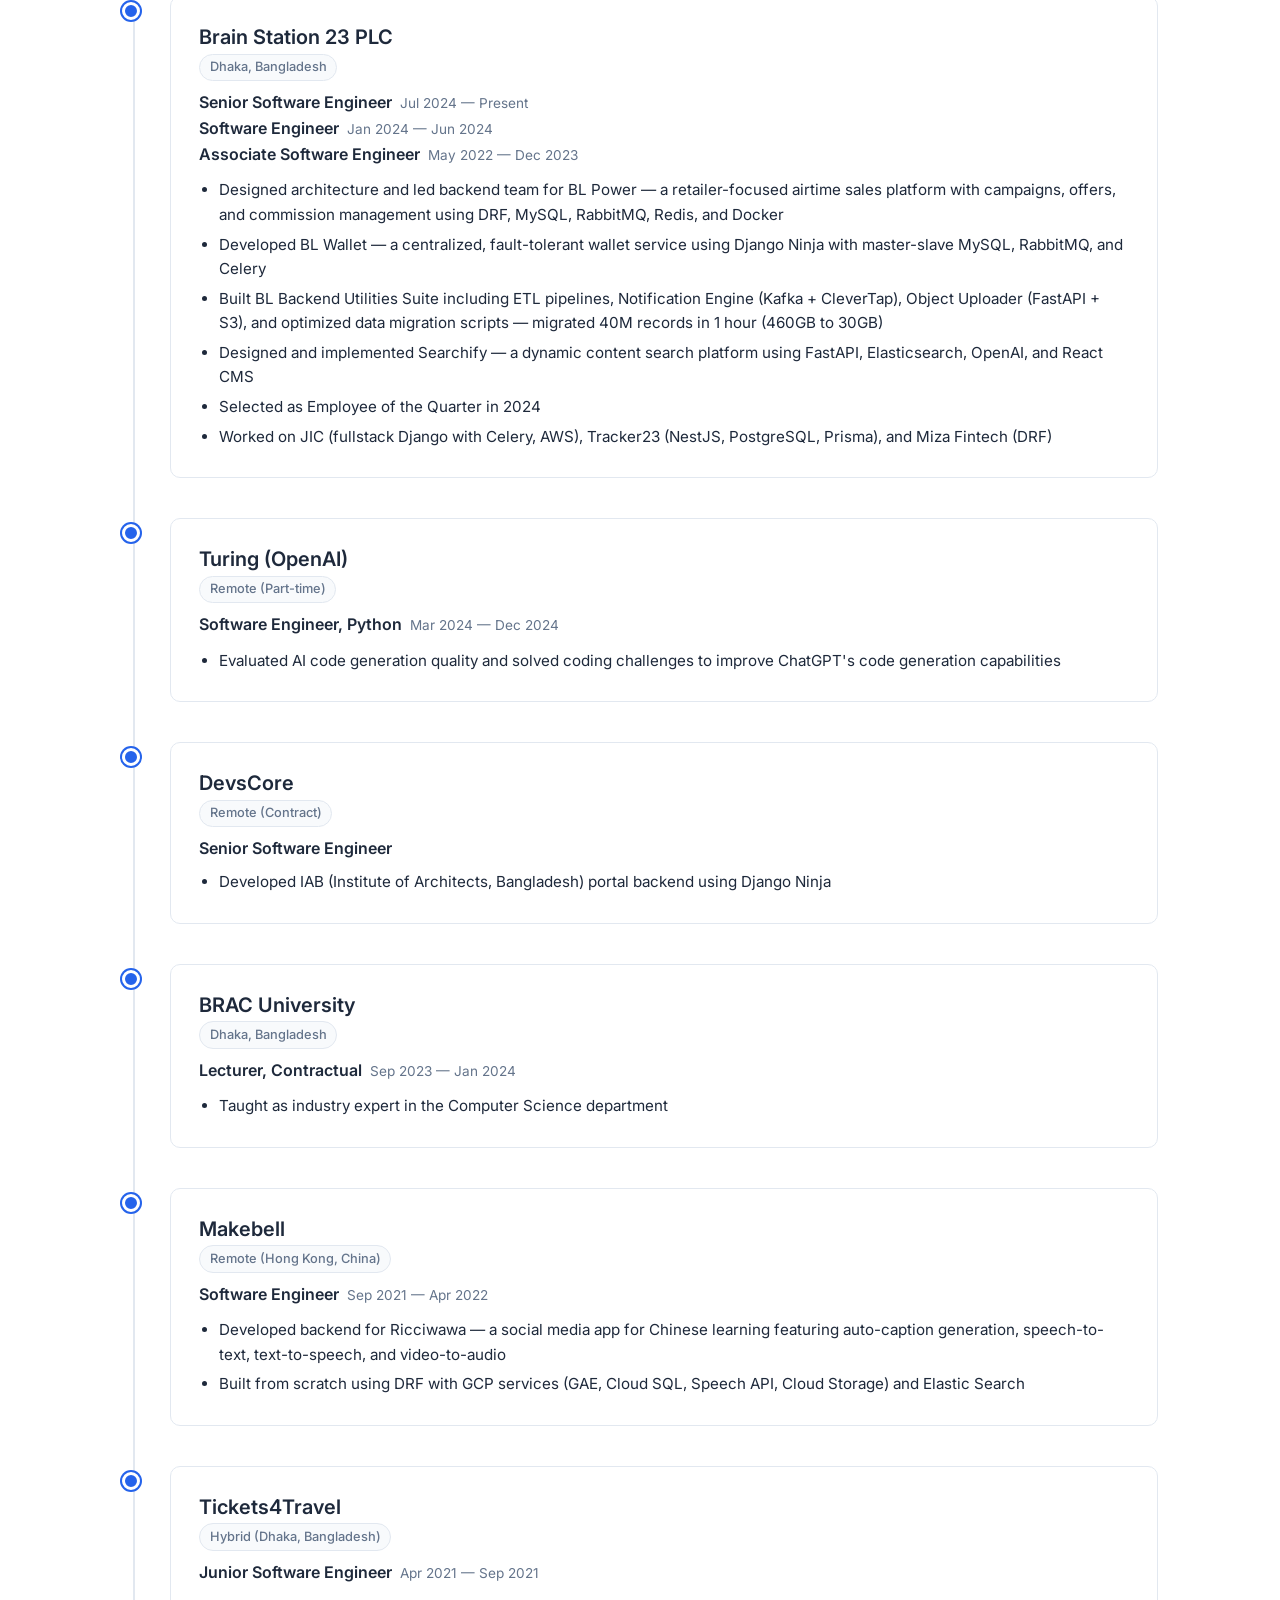
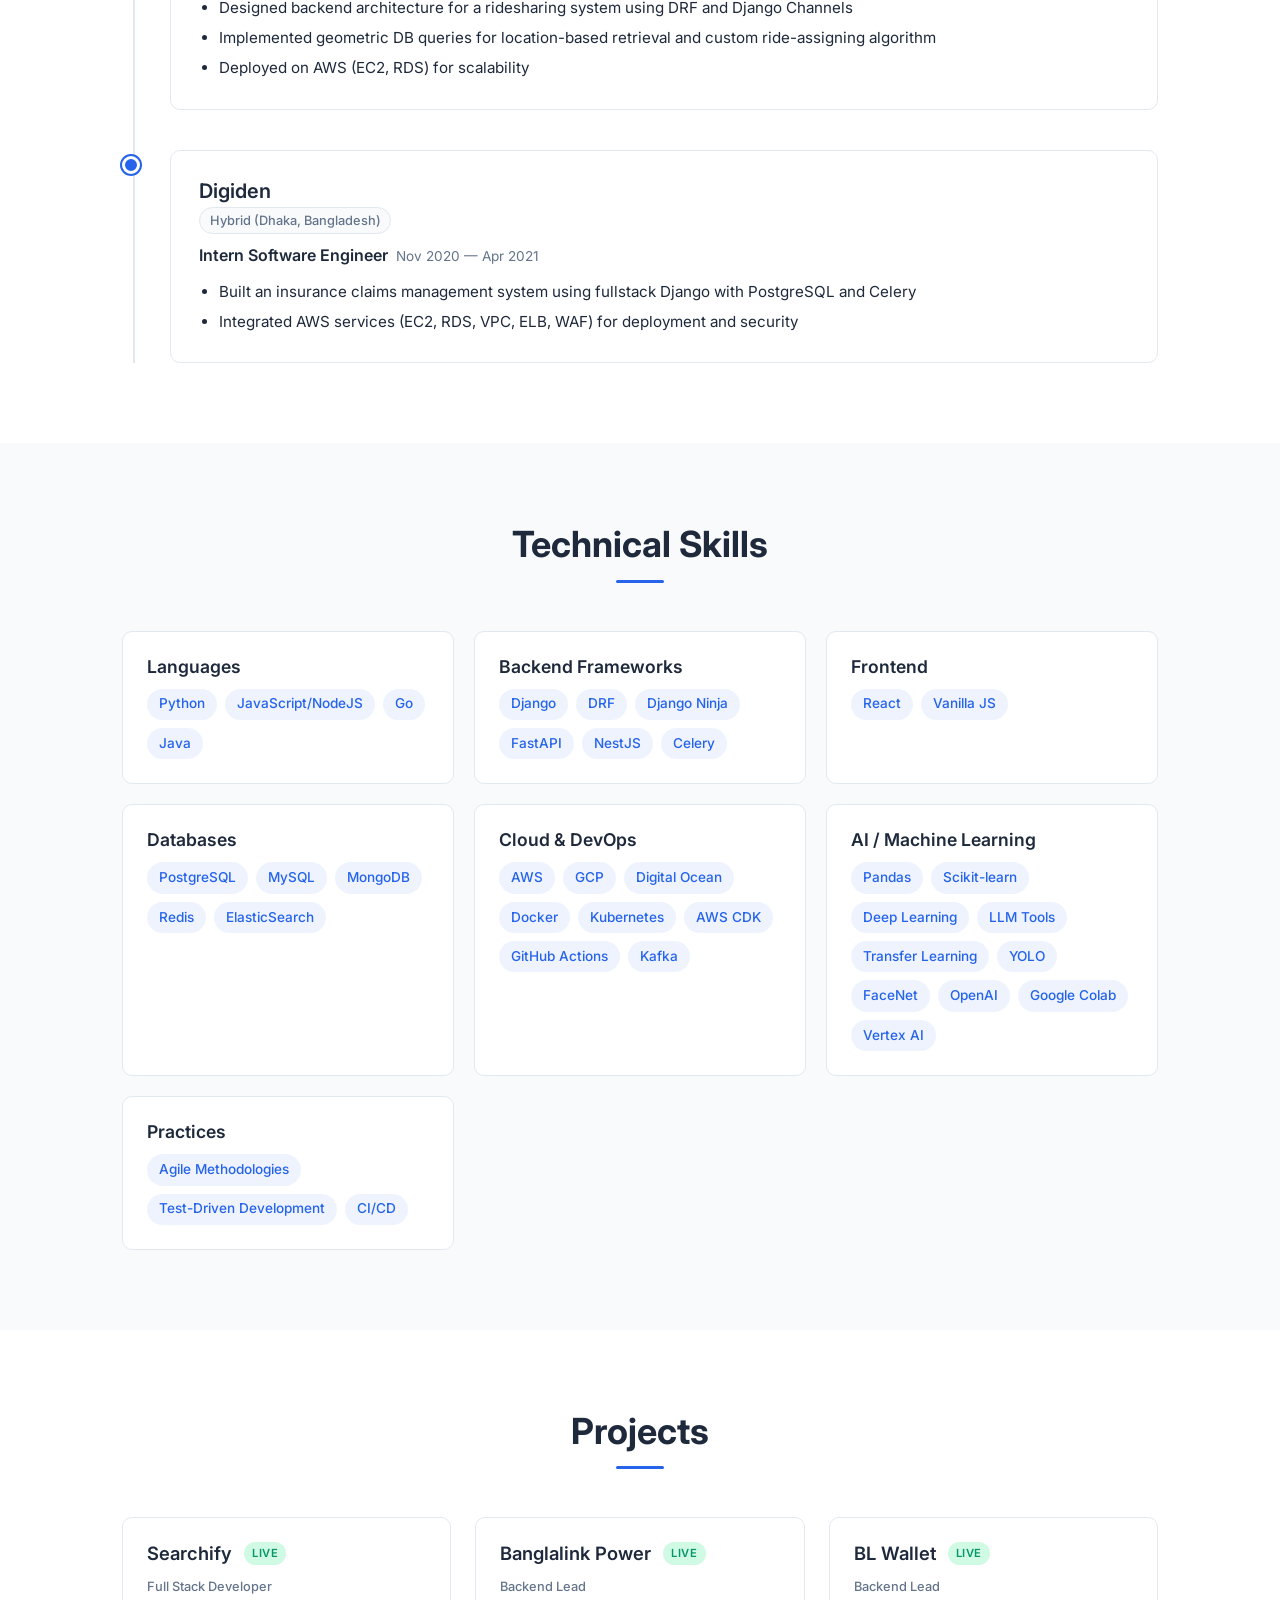
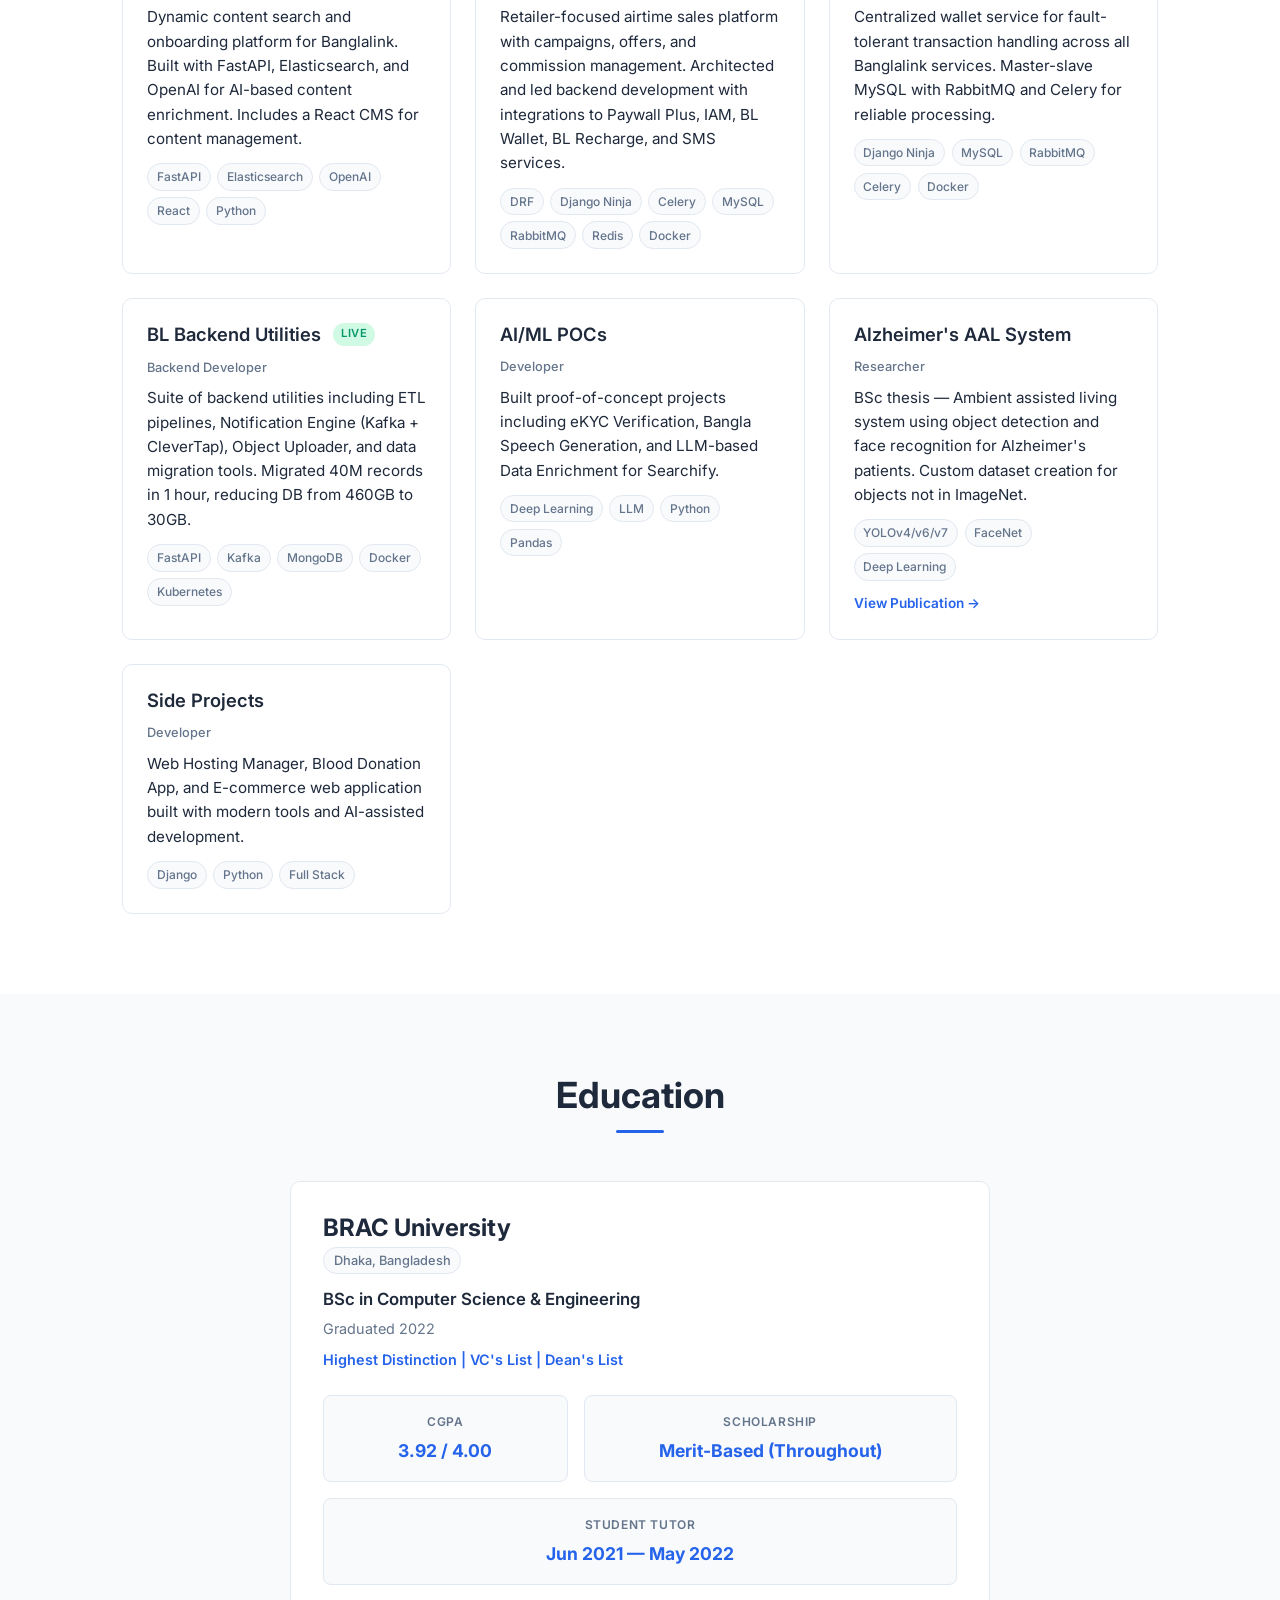
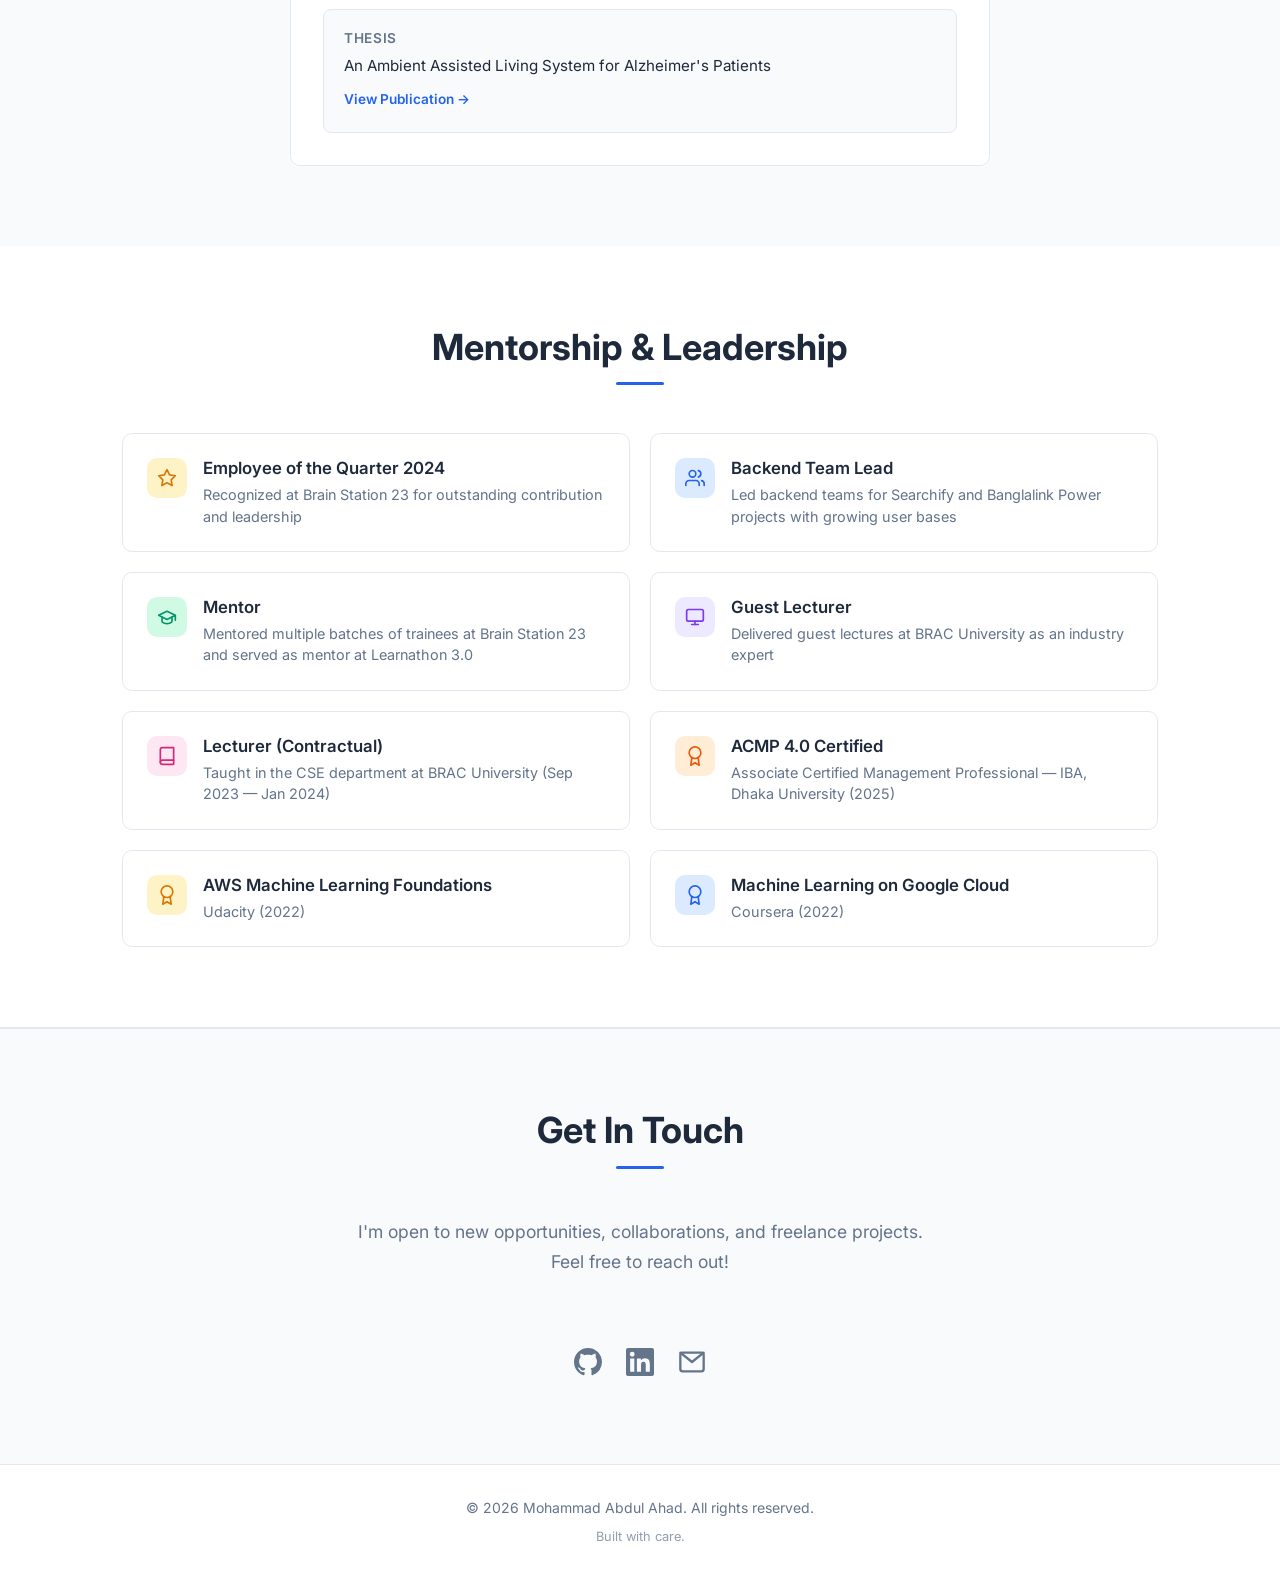
==== commit fbbeac44: "feat: enrich portfolio and resume with detailed project info, certifications, and honors - Updated e" ====
--- a/index.html
+++ b/index.html
@@ -119,11 +119,12 @@
                 </div>
               </div>
               <ul class="timeline-bullets">
-                <li>Led Backend Team for Searchify (React + FastAPI) and Banglalink Power (DRF + Django Ninja), both live with growing user bases</li>
+                <li>Designed architecture and led backend team for BL Power — a retailer-focused airtime sales platform with campaigns, offers, and commission management using DRF, MySQL, RabbitMQ, Redis, and Docker</li>
+                <li>Developed BL Wallet — a centralized, fault-tolerant wallet service using Django Ninja with master-slave MySQL, RabbitMQ, and Celery</li>
+                <li>Built BL Backend Utilities Suite including ETL pipelines, Notification Engine (Kafka + CleverTap), Object Uploader (FastAPI + S3), and optimized data migration scripts — migrated 40M records in 1 hour (460GB to 30GB)</li>
+                <li>Designed and implemented Searchify — a dynamic content search platform using FastAPI, Elasticsearch, OpenAI, and React CMS</li>
                 <li>Selected as Employee of the Quarter in 2024</li>
-                <li>Contributed to MyBL project and developed AI/ML POCs including eKYC Verification, Bangla Speech Generation, and LLM-based Data Enrichment</li>
-                <li>Built data processing pipelines and automated reporting using Pandas</li>
-                <li>Worked on JIC (fullstack Django), Tracker23 (NestJS), and Miza Fintech (DRF)</li>
+                <li>Worked on JIC (fullstack Django with Celery, AWS), Tracker23 (NestJS, PostgreSQL, Prisma), and Miza Fintech (DRF)</li>
               </ul>
             </div>
           </div>
@@ -194,8 +195,8 @@
                 </div>
               </div>
               <ul class="timeline-bullets">
-                <li>Migrated Riciwawa app backend to Django REST Framework and GCP</li>
-                <li>Exceeded expectations, recognized with red packet gift for outstanding performance</li>
+                <li>Developed backend for Ricciwawa — a social media app for Chinese learning featuring auto-caption generation, speech-to-text, text-to-speech, and video-to-audio</li>
+                <li>Built from scratch using DRF with GCP services (GAE, Cloud SQL, Speech API, Cloud Storage) and Elastic Search</li>
               </ul>
             </div>
           </div>
@@ -213,7 +214,9 @@
                 </div>
               </div>
               <ul class="timeline-bullets">
-                <li>Built ride sharing application backend using DRF, Django Channels 3, AWS, PostgreSQL, and Redis</li>
+                <li>Designed backend architecture for a ridesharing system using DRF and Django Channels</li>
+                <li>Implemented geometric DB queries for location-based retrieval and custom ride-assigning algorithm</li>
+                <li>Deployed on AWS (EC2, RDS) for scalability</li>
               </ul>
             </div>
           </div>
@@ -231,7 +234,8 @@
                 </div>
               </div>
               <ul class="timeline-bullets">
-                <li>Developed Inventory and Investment management system with customized business rules in fullstack Django</li>
+                <li>Built an insurance claims management system using fullstack Django with PostgreSQL and Celery</li>
+                <li>Integrated AWS services (EC2, RDS, VPC, ELB, WAF) for deployment and security</li>
               </ul>
             </div>
           </div>
@@ -249,7 +253,7 @@
             <h3>Languages</h3>
             <div class="skill-tags">
               <span class="skill-tag">Python</span>
-              <span class="skill-tag">JavaScript</span>
+              <span class="skill-tag">JavaScript/NodeJS</span>
               <span class="skill-tag">Go</span>
               <span class="skill-tag">Java</span>
             </div>
@@ -262,6 +266,7 @@
               <span class="skill-tag">Django Ninja</span>
               <span class="skill-tag">FastAPI</span>
               <span class="skill-tag">NestJS</span>
+              <span class="skill-tag">Celery</span>
             </div>
           </div>
           <div class="skill-card animate-on-scroll">
@@ -277,6 +282,8 @@
               <span class="skill-tag">PostgreSQL</span>
               <span class="skill-tag">MySQL</span>
               <span class="skill-tag">MongoDB</span>
+              <span class="skill-tag">Redis</span>
+              <span class="skill-tag">ElasticSearch</span>
             </div>
           </div>
           <div class="skill-card animate-on-scroll">
@@ -286,6 +293,10 @@
               <span class="skill-tag">GCP</span>
               <span class="skill-tag">Digital Ocean</span>
               <span class="skill-tag">Docker</span>
+              <span class="skill-tag">Kubernetes</span>
+              <span class="skill-tag">AWS CDK</span>
+              <span class="skill-tag">GitHub Actions</span>
+              <span class="skill-tag">Kafka</span>
             </div>
           </div>
           <div class="skill-card animate-on-scroll">
@@ -298,10 +309,19 @@
               <span class="skill-tag">Transfer Learning</span>
               <span class="skill-tag">YOLO</span>
               <span class="skill-tag">FaceNet</span>
+              <span class="skill-tag">OpenAI</span>
               <span class="skill-tag">Google Colab</span>
               <span class="skill-tag">Vertex AI</span>
             </div>
           </div>
+          <div class="skill-card animate-on-scroll">
+            <h3>Practices</h3>
+            <div class="skill-tags">
+              <span class="skill-tag">Agile Methodologies</span>
+              <span class="skill-tag">Test-Driven Development</span>
+              <span class="skill-tag">CI/CD</span>
+            </div>
+          </div>
         </div>
       </div>
     </section>
@@ -317,12 +337,13 @@
               <span class="project-badge project-badge--live">Live</span>
             </div>
             <span class="project-role">Full Stack Developer</span>
-            <p class="project-desc">Full-stack search platform with intelligent data enrichment capabilities. Led development as Full Stack Developer.</p>
-            <div class="project-tags">
+            <p class="project-desc">Dynamic content search and onboarding platform for Banglalink. Built with FastAPI, Elasticsearch, and OpenAI for AI-based content enrichment. Includes a React CMS for content management.</p>
+            <div class="project-tags">
+              <span class="project-tag">FastAPI</span>
+              <span class="project-tag">Elasticsearch</span>
+              <span class="project-tag">OpenAI</span>
               <span class="project-tag">React</span>
-              <span class="project-tag">FastAPI</span>
               <span class="project-tag">Python</span>
-              <span class="project-tag">LLM</span>
             </div>
           </div>
           <div class="project-card animate-on-scroll">
@@ -331,23 +352,45 @@
               <span class="project-badge project-badge--live">Live</span>
             </div>
             <span class="project-role">Backend Lead</span>
-            <p class="project-desc">Mobile app backend for Banglalink's power and wallet services. Led the backend team for development and delivery.</p>
+            <p class="project-desc">Retailer-focused airtime sales platform with campaigns, offers, and commission management. Architected and led backend development with integrations to Paywall Plus, IAM, BL Wallet, BL Recharge, and SMS services.</p>
             <div class="project-tags">
               <span class="project-tag">DRF</span>
               <span class="project-tag">Django Ninja</span>
-              <span class="project-tag">Python</span>
-            </div>
-          </div>
-          <div class="project-card animate-on-scroll">
-            <div class="project-header">
-              <h3>MyBL</h3>
+              <span class="project-tag">Celery</span>
+              <span class="project-tag">MySQL</span>
+              <span class="project-tag">RabbitMQ</span>
+              <span class="project-tag">Redis</span>
+              <span class="project-tag">Docker</span>
+            </div>
+          </div>
+          <div class="project-card animate-on-scroll">
+            <div class="project-header">
+              <h3>BL Wallet</h3>
               <span class="project-badge project-badge--live">Live</span>
             </div>
+            <span class="project-role">Backend Lead</span>
+            <p class="project-desc">Centralized wallet service for fault-tolerant transaction handling across all Banglalink services. Master-slave MySQL with RabbitMQ and Celery for reliable processing.</p>
+            <div class="project-tags">
+              <span class="project-tag">Django Ninja</span>
+              <span class="project-tag">MySQL</span>
+              <span class="project-tag">RabbitMQ</span>
+              <span class="project-tag">Celery</span>
+              <span class="project-tag">Docker</span>
+            </div>
+          </div>
+          <div class="project-card animate-on-scroll">
+            <div class="project-header">
+              <h3>BL Backend Utilities</h3>
+              <span class="project-badge project-badge--live">Live</span>
+            </div>
             <span class="project-role">Backend Developer</span>
-            <p class="project-desc">Contributed to Banglalink's flagship customer-facing mobile application backend.</p>
-            <div class="project-tags">
-              <span class="project-tag">Django</span>
-              <span class="project-tag">Python</span>
+            <p class="project-desc">Suite of backend utilities including ETL pipelines, Notification Engine (Kafka + CleverTap), Object Uploader, and data migration tools. Migrated 40M records in 1 hour, reducing DB from 460GB to 30GB.</p>
+            <div class="project-tags">
+              <span class="project-tag">FastAPI</span>
+              <span class="project-tag">Kafka</span>
+              <span class="project-tag">MongoDB</span>
+              <span class="project-tag">Docker</span>
+              <span class="project-tag">Kubernetes</span>
             </div>
           </div>
           <div class="project-card animate-on-scroll">
@@ -402,6 +445,7 @@
             <span class="education-location">Dhaka, Bangladesh</span>
             <p class="education-degree">BSc in Computer Science & Engineering</p>
             <p class="education-year">Graduated 2022</p>
+            <p class="education-honors">Highest Distinction | VC's List | Dean's List</p>
           </div>
           <div class="education-stats">
             <div class="education-stat">
@@ -410,7 +454,7 @@
             </div>
             <div class="education-stat">
               <span class="education-stat-label">Scholarship</span>
-              <span class="education-stat-value">Merit-Based</span>
+              <span class="education-stat-value">Merit-Based (Throughout)</span>
             </div>
             <div class="education-stat">
               <span class="education-stat-label">Student Tutor</span>
@@ -481,8 +525,26 @@
               <svg width="20" height="20" viewBox="0 0 24 24" fill="none" stroke="currentColor" stroke-width="2" stroke-linecap="round" stroke-linejoin="round"><circle cx="12" cy="8" r="7"/><polyline points="8.21 13.89 7 23 12 20 17 23 15.79 13.88"/></svg>
             </div>
             <div class="leadership-content">
-              <h3>ACMP Certified</h3>
-              <p>Associate Certified Management Professional from IBA, Dhaka University</p>
+              <h3>ACMP 4.0 Certified</h3>
+              <p>Associate Certified Management Professional — IBA, Dhaka University (2025)</p>
+            </div>
+          </div>
+          <div class="leadership-card animate-on-scroll">
+            <div class="leadership-icon" style="background-color: #fef3c7; color: #d97706;">
+              <svg width="20" height="20" viewBox="0 0 24 24" fill="none" stroke="currentColor" stroke-width="2" stroke-linecap="round" stroke-linejoin="round"><circle cx="12" cy="8" r="7"/><polyline points="8.21 13.89 7 23 12 20 17 23 15.79 13.88"/></svg>
+            </div>
+            <div class="leadership-content">
+              <h3>AWS Machine Learning Foundations</h3>
+              <p>Udacity (2022)</p>
+            </div>
+          </div>
+          <div class="leadership-card animate-on-scroll">
+            <div class="leadership-icon" style="background-color: #dbeafe; color: #2563eb;">
+              <svg width="20" height="20" viewBox="0 0 24 24" fill="none" stroke="currentColor" stroke-width="2" stroke-linecap="round" stroke-linejoin="round"><circle cx="12" cy="8" r="7"/><polyline points="8.21 13.89 7 23 12 20 17 23 15.79 13.88"/></svg>
+            </div>
+            <div class="leadership-content">
+              <h3>Machine Learning on Google Cloud</h3>
+              <p>Coursera (2022)</p>
             </div>
           </div>
         </div>
--- a/css/style.css
+++ b/css/style.css
@@ -831,6 +831,13 @@
   color: var(--color-text-light);
 }
 
+.education-honors {
+  font-size: 0.9rem;
+  font-weight: 600;
+  color: var(--color-primary);
+  margin-top: 0.5rem;
+}
+
 .education-stats {
   display: flex;
   flex-wrap: wrap;
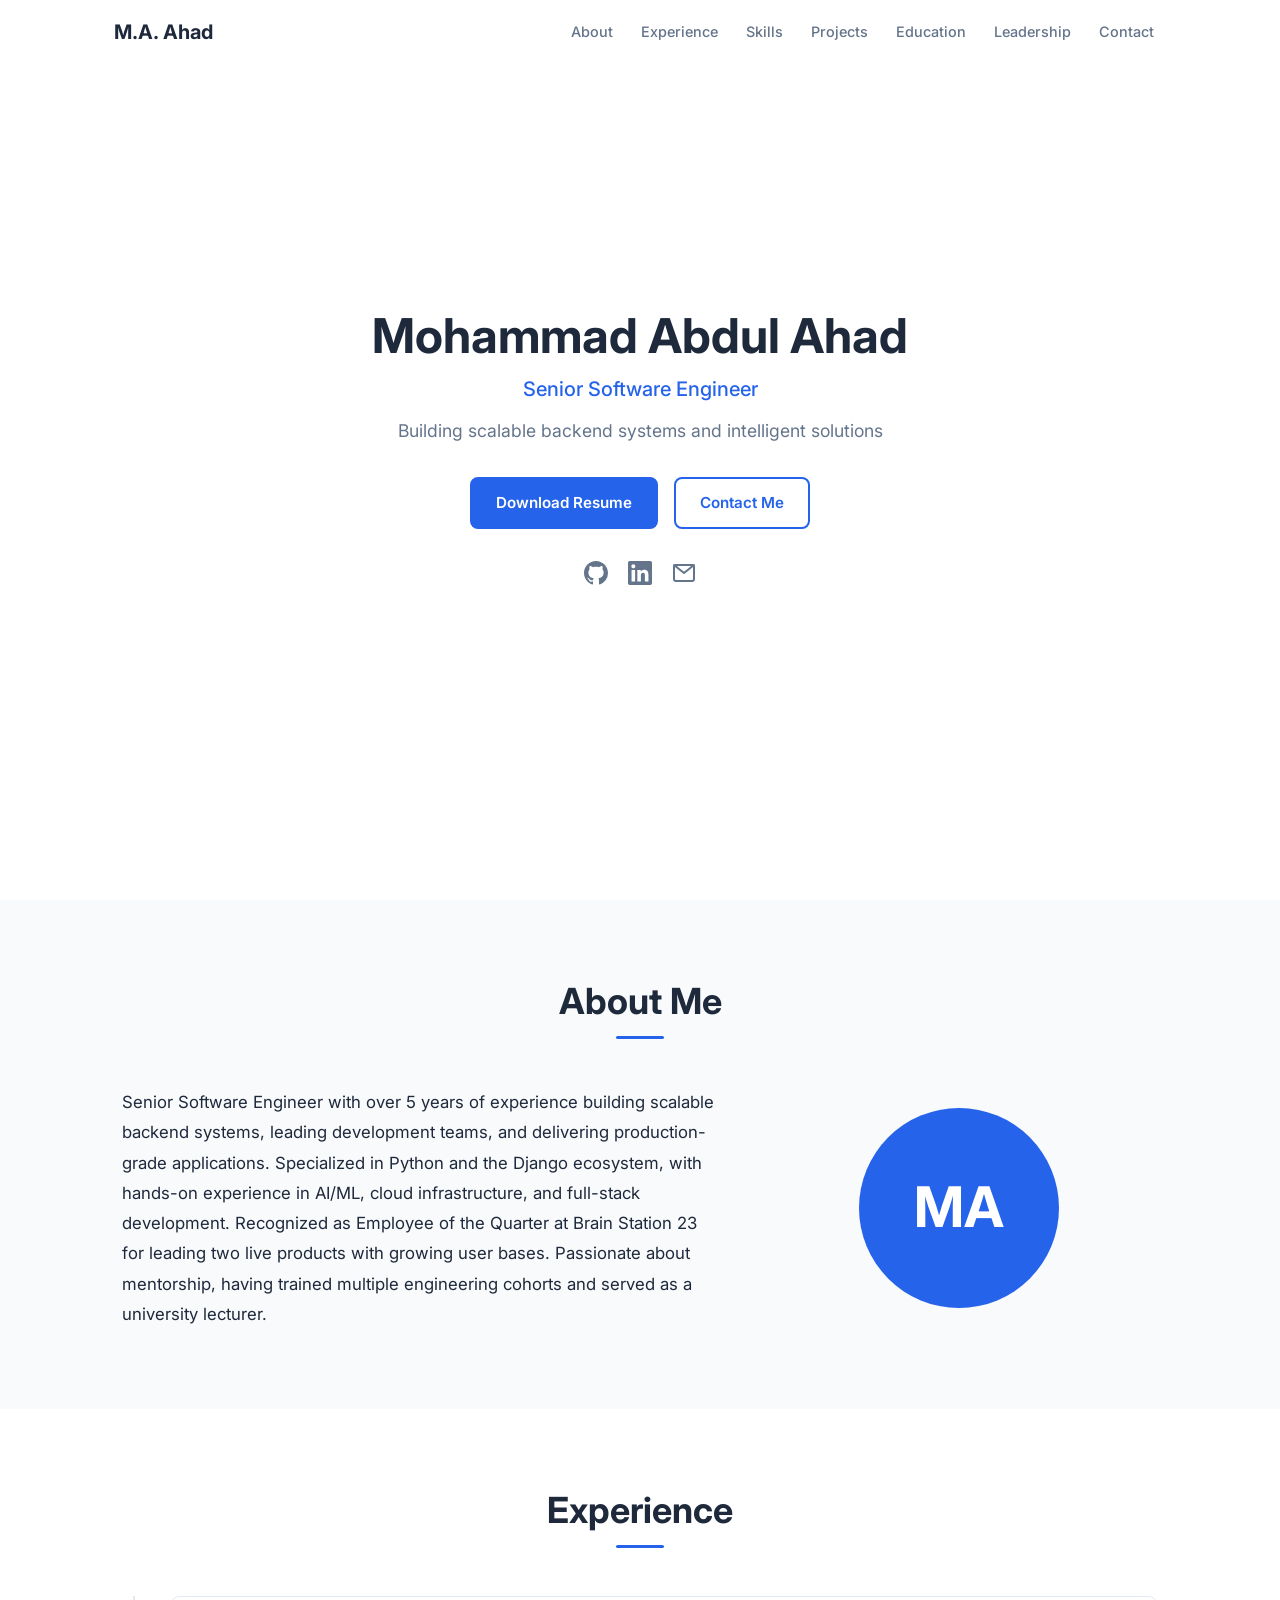
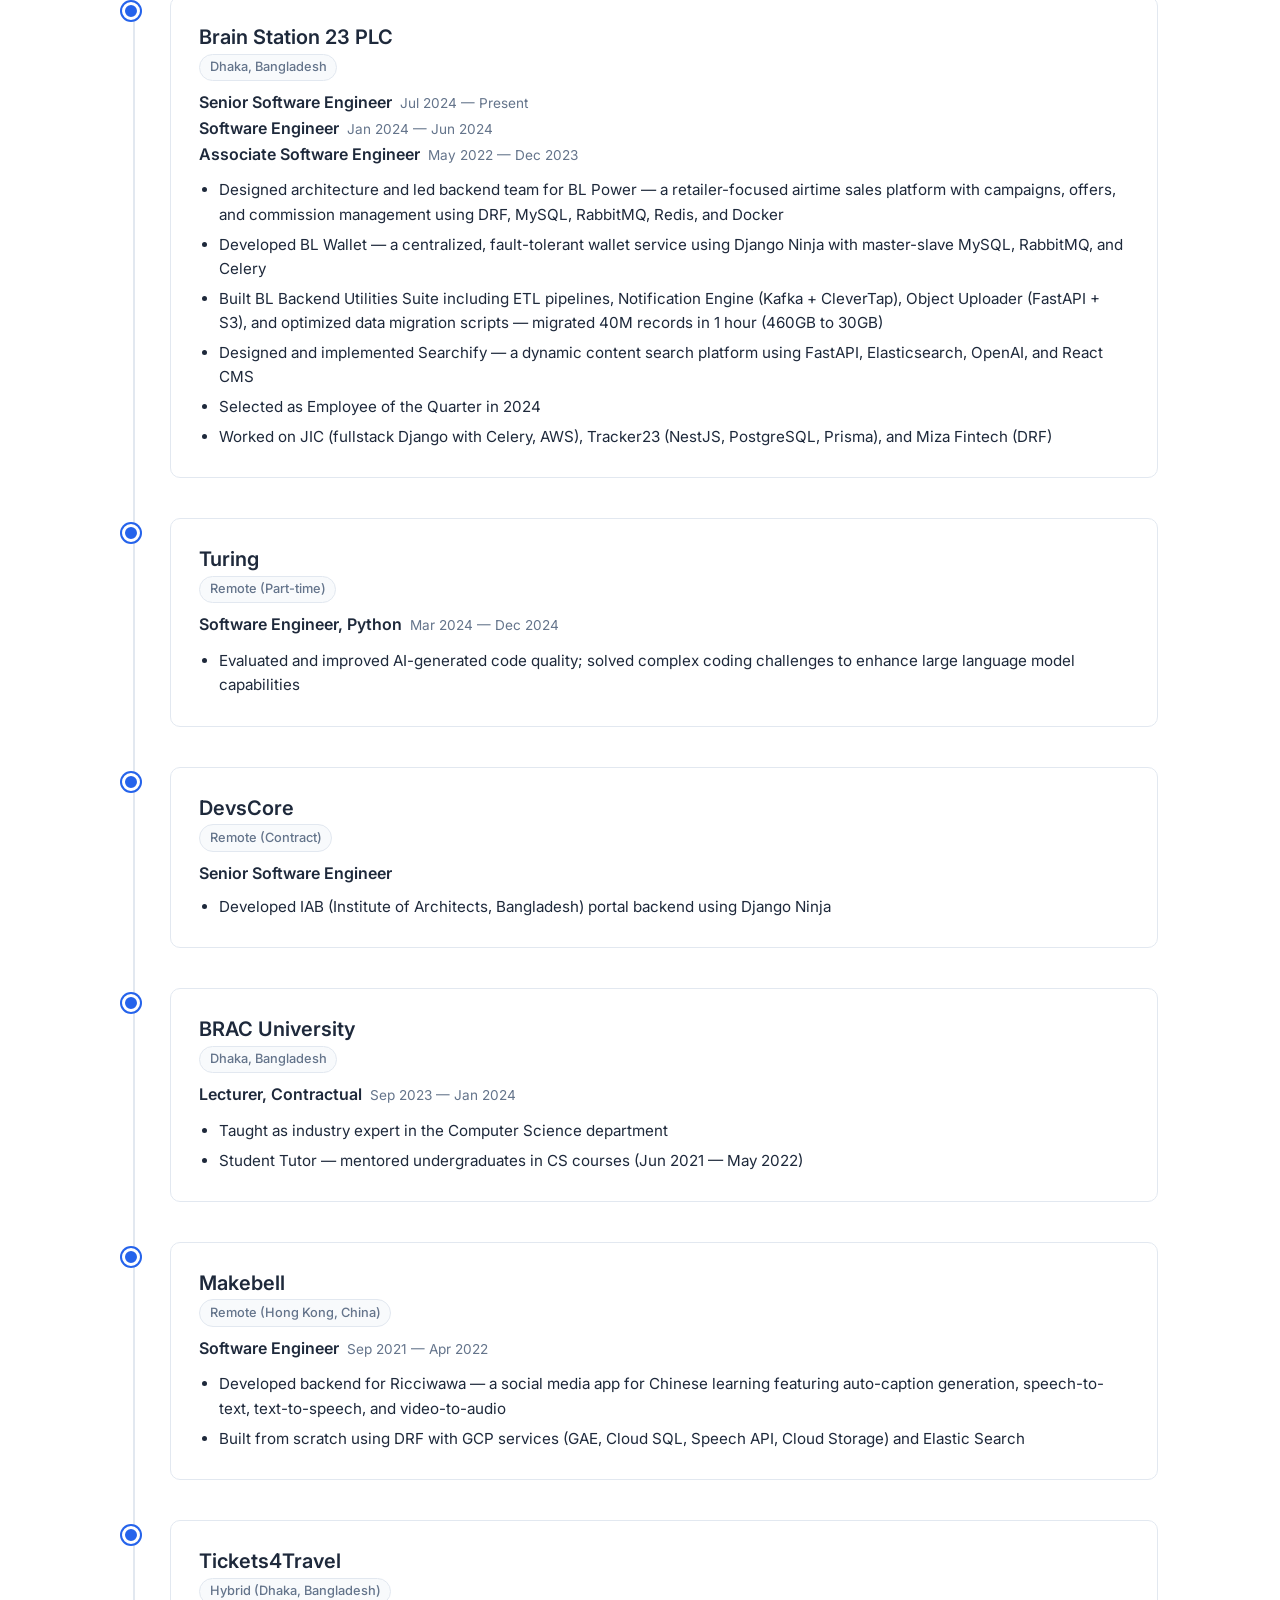
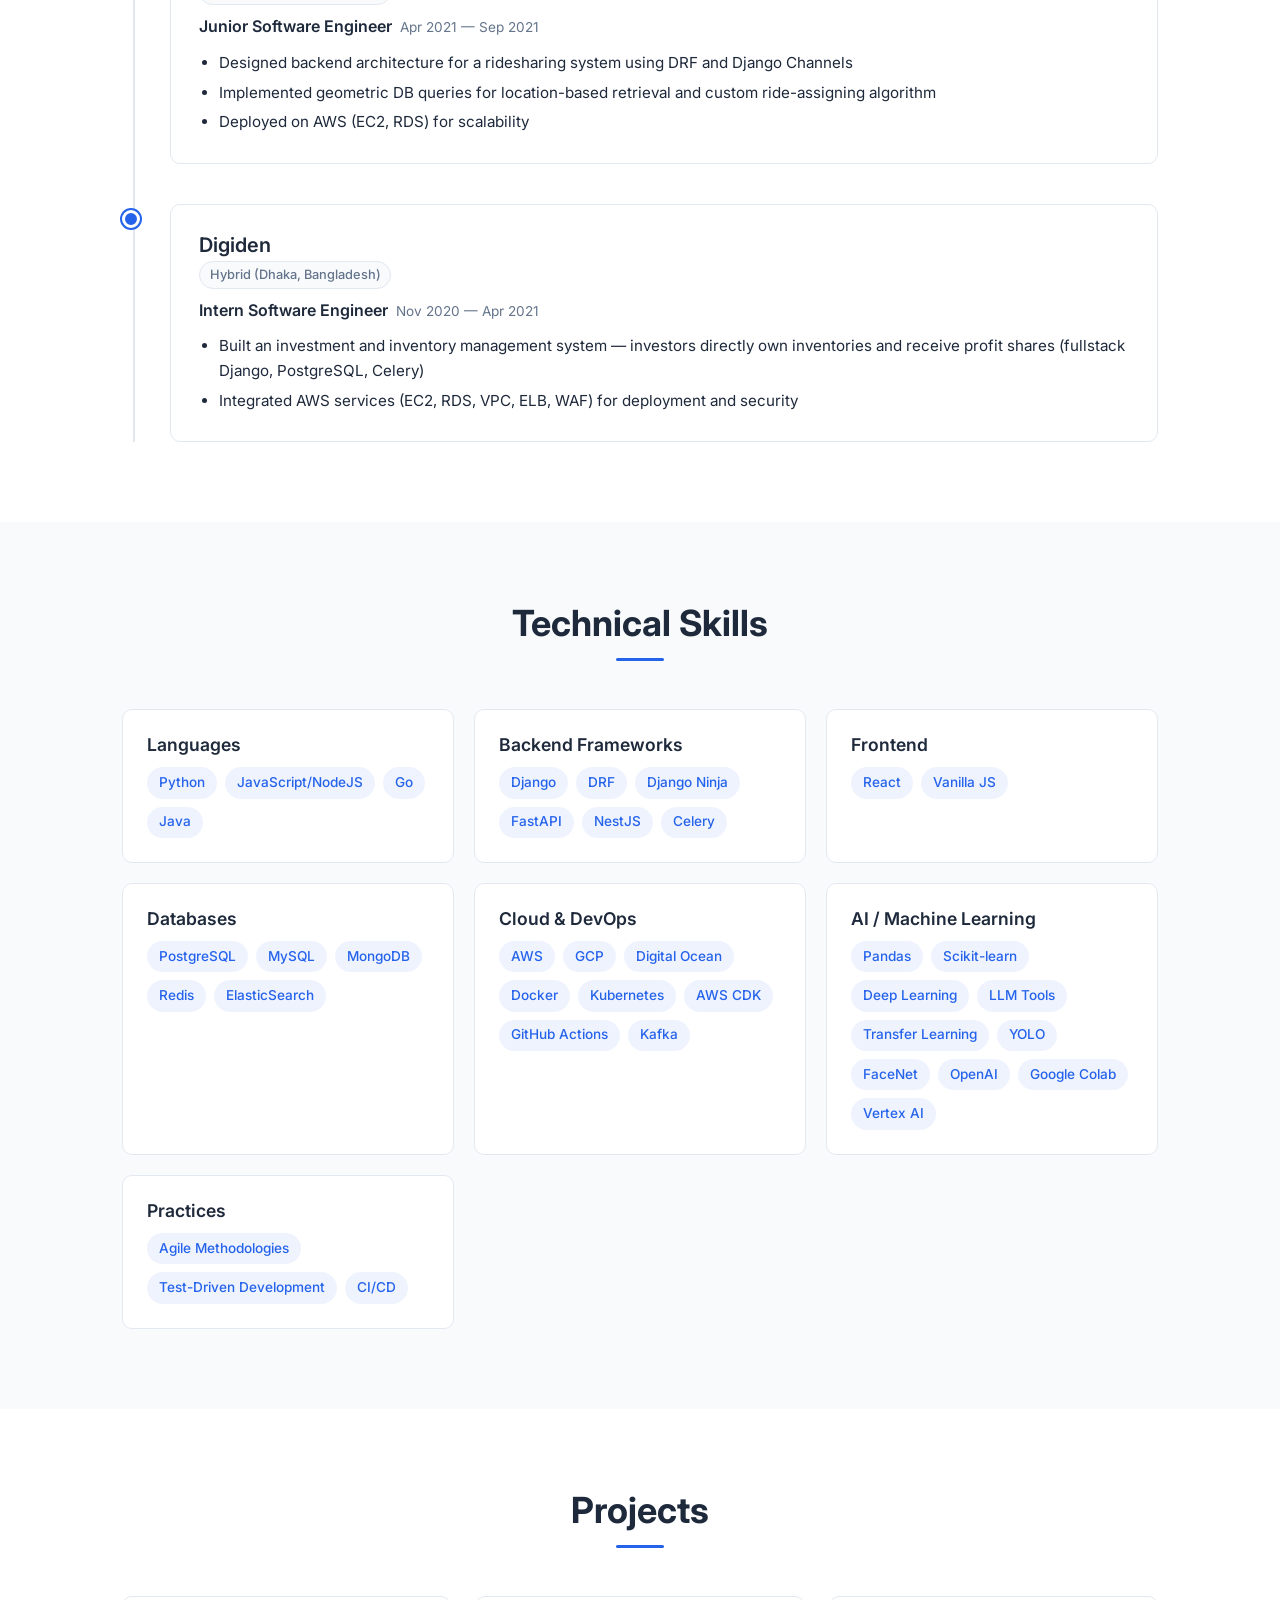
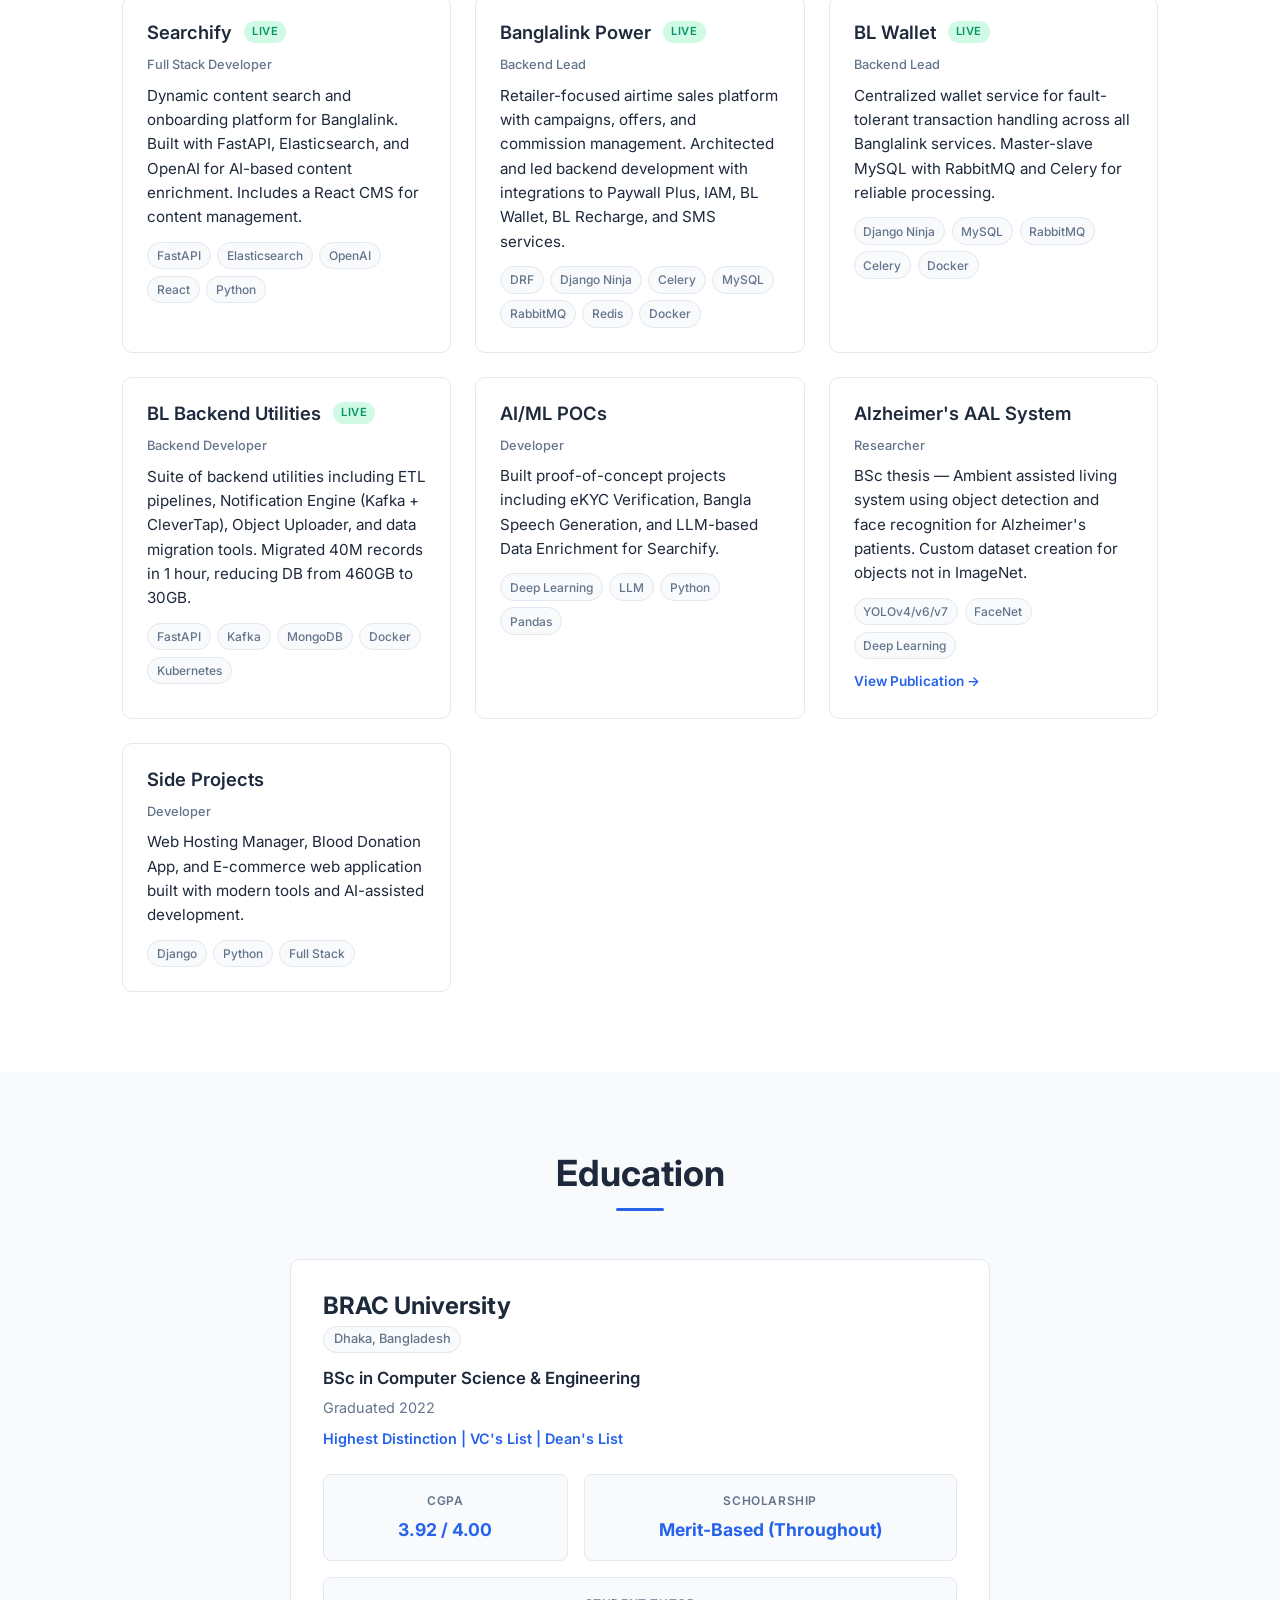
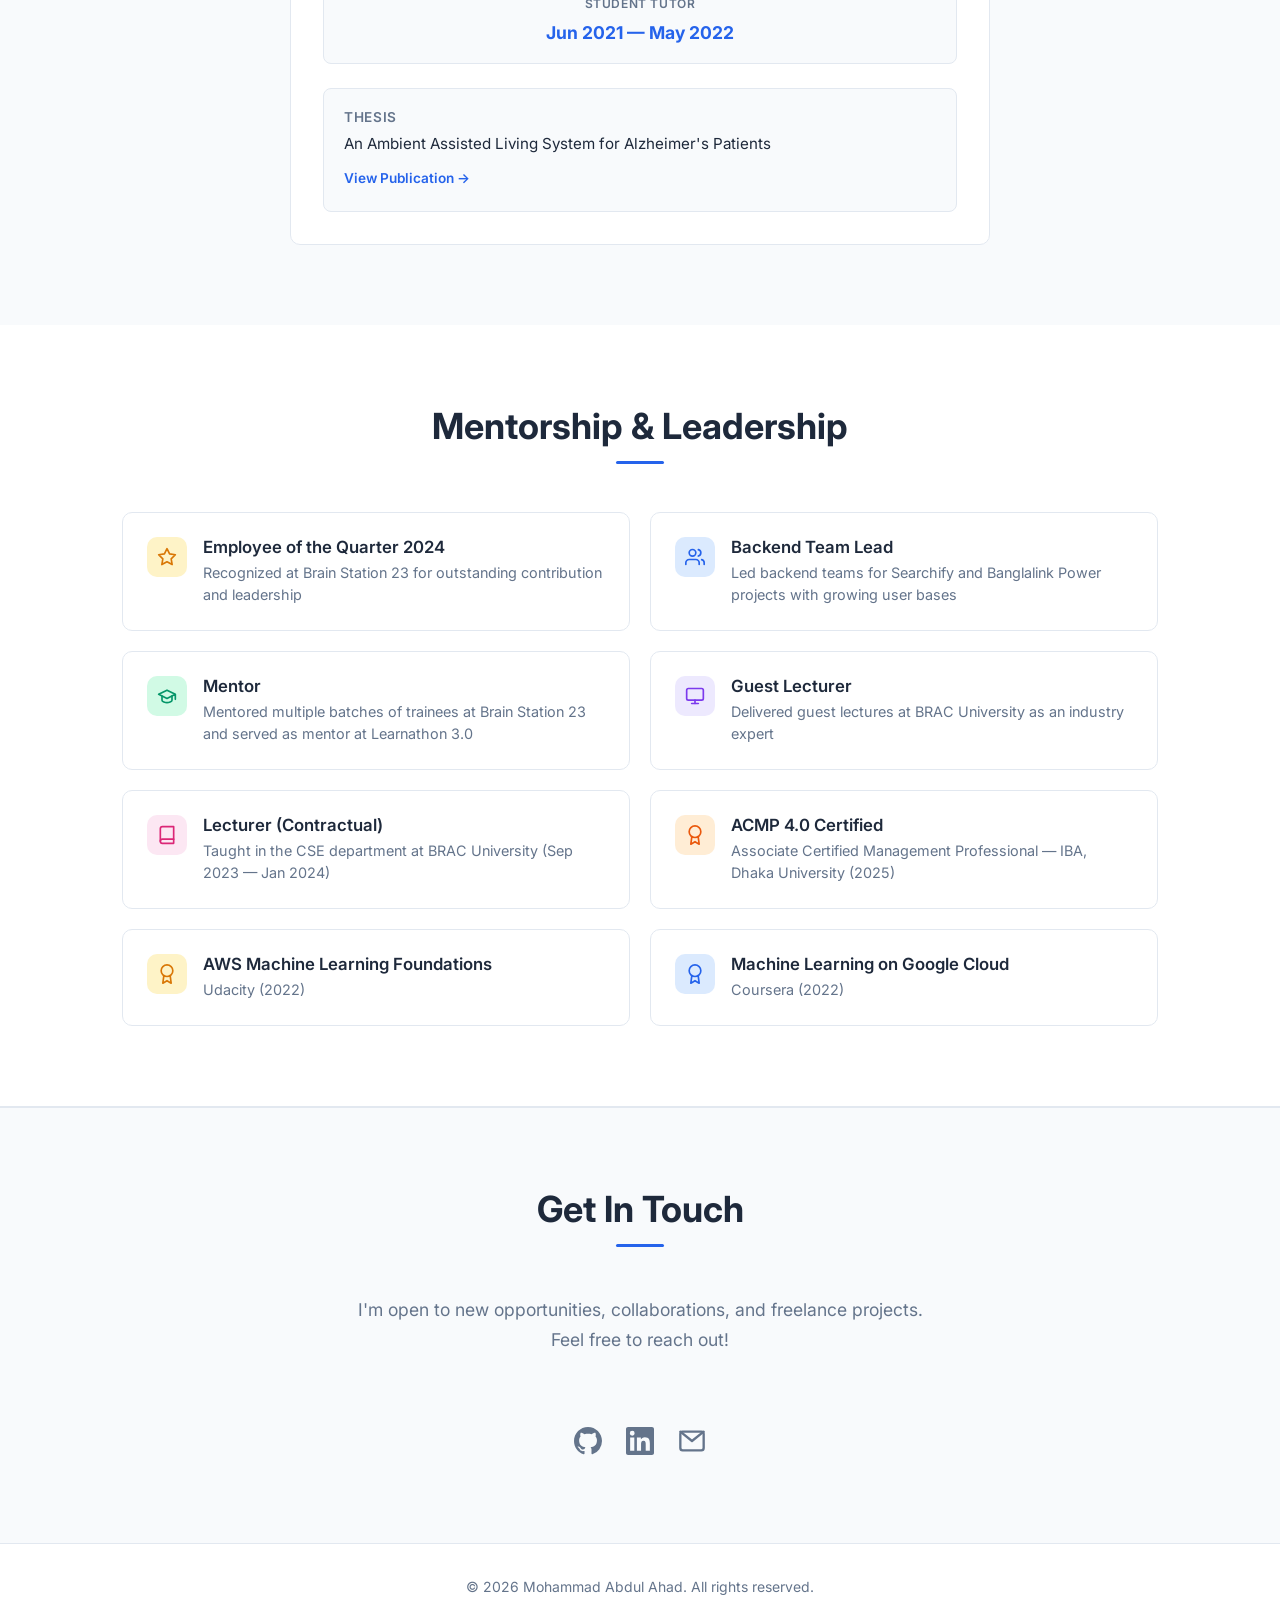
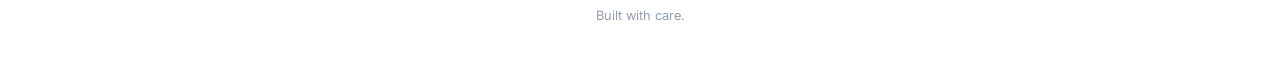
==== commit d3768644: "fix: correct Turing, BRAC University, and Digiden entries Remove client name from Turing entry to re" ====
--- a/index.html
+++ b/index.html
@@ -129,11 +129,11 @@
             </div>
           </div>
 
-          <!-- Turing (OpenAI) -->
-          <div class="timeline-item animate-on-scroll">
-            <div class="timeline-dot"></div>
-            <div class="timeline-card">
-              <h3 class="timeline-company">Turing (OpenAI)</h3>
+          <!-- Turing -->
+          <div class="timeline-item animate-on-scroll">
+            <div class="timeline-dot"></div>
+            <div class="timeline-card">
+              <h3 class="timeline-company">Turing</h3>
               <span class="timeline-location">Remote (Part-time)</span>
               <div class="timeline-roles">
                 <div class="timeline-role">
@@ -142,7 +142,7 @@
                 </div>
               </div>
               <ul class="timeline-bullets">
-                <li>Evaluated AI code generation quality and solved coding challenges to improve ChatGPT's code generation capabilities</li>
+                <li>Evaluated and improved AI-generated code quality; solved complex coding challenges to enhance large language model capabilities</li>
               </ul>
             </div>
           </div>
@@ -178,6 +178,7 @@
               </div>
               <ul class="timeline-bullets">
                 <li>Taught as industry expert in the Computer Science department</li>
+                <li>Student Tutor — mentored undergraduates in CS courses (Jun 2021 — May 2022)</li>
               </ul>
             </div>
           </div>
@@ -234,7 +235,7 @@
                 </div>
               </div>
               <ul class="timeline-bullets">
-                <li>Built an insurance claims management system using fullstack Django with PostgreSQL and Celery</li>
+                <li>Built an investment and inventory management system — investors directly own inventories and receive profit shares (fullstack Django, PostgreSQL, Celery)</li>
                 <li>Integrated AWS services (EC2, RDS, VPC, ELB, WAF) for deployment and security</li>
               </ul>
             </div>
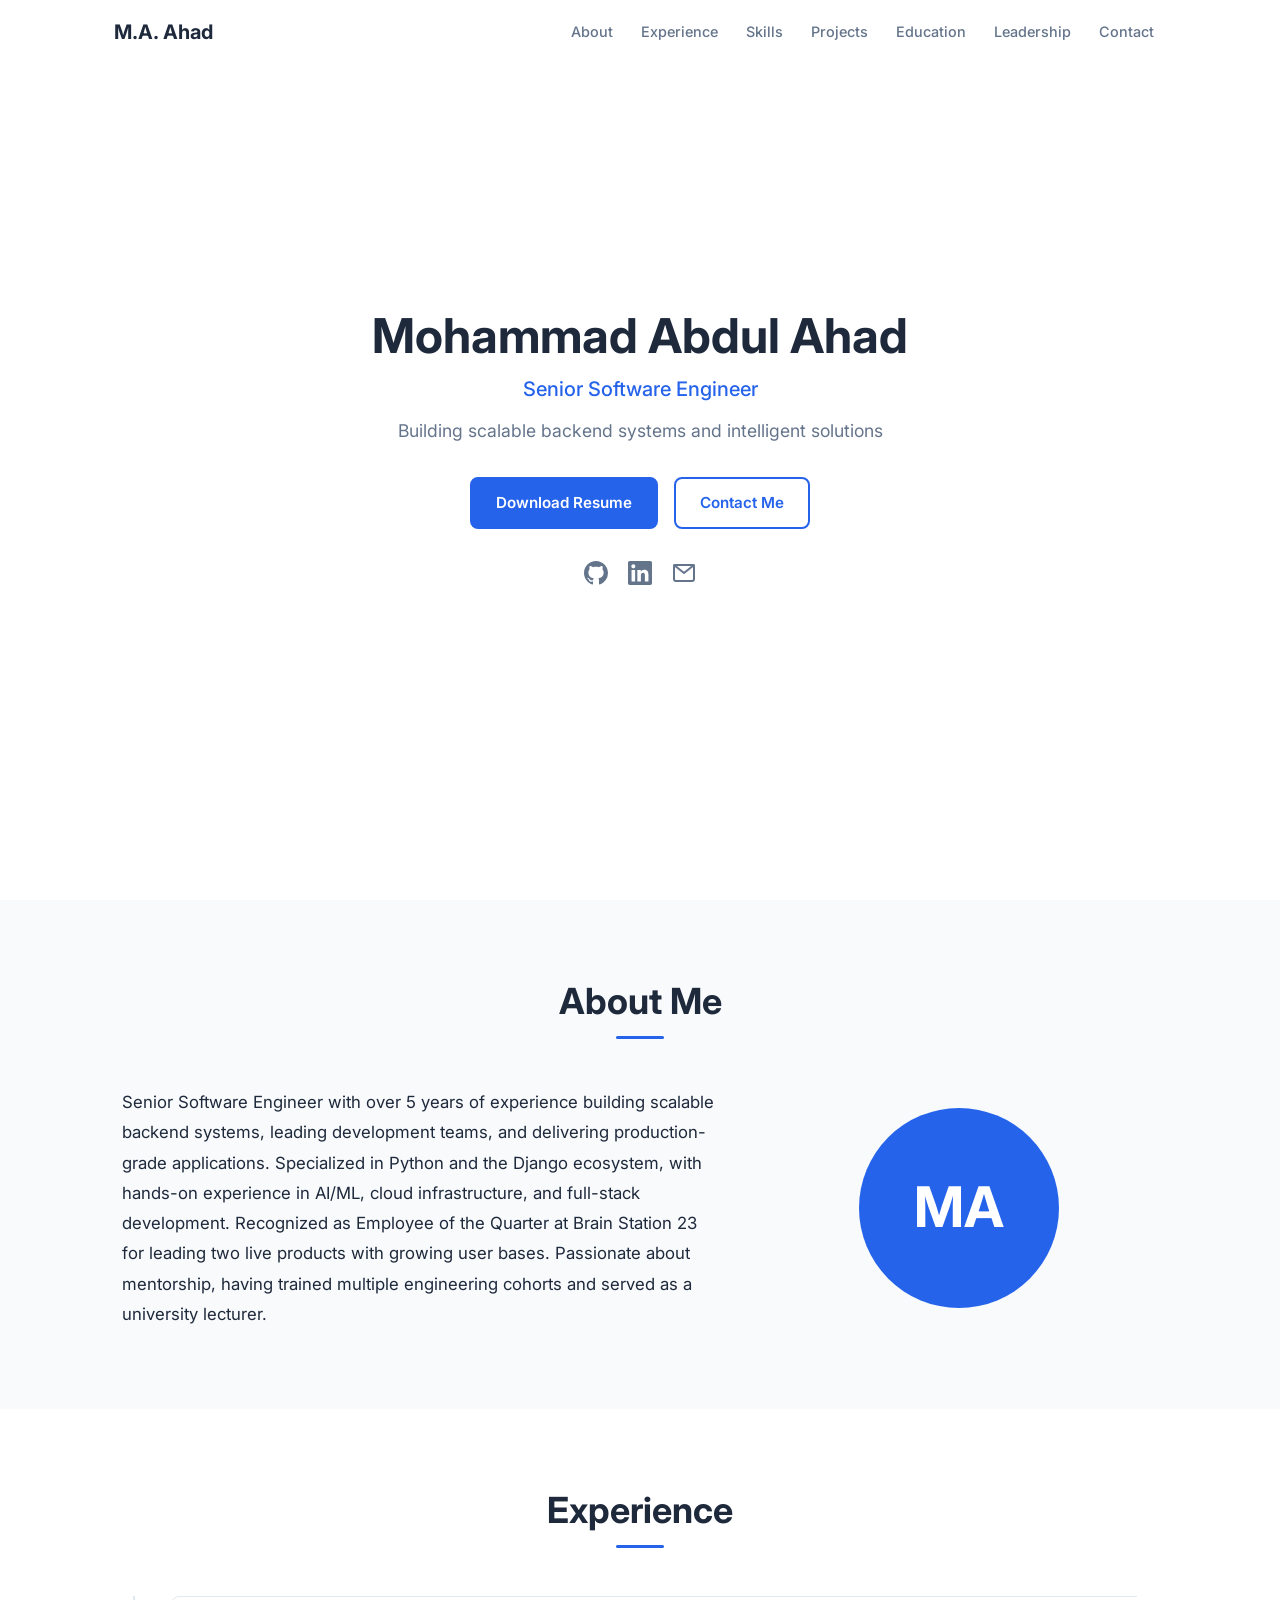
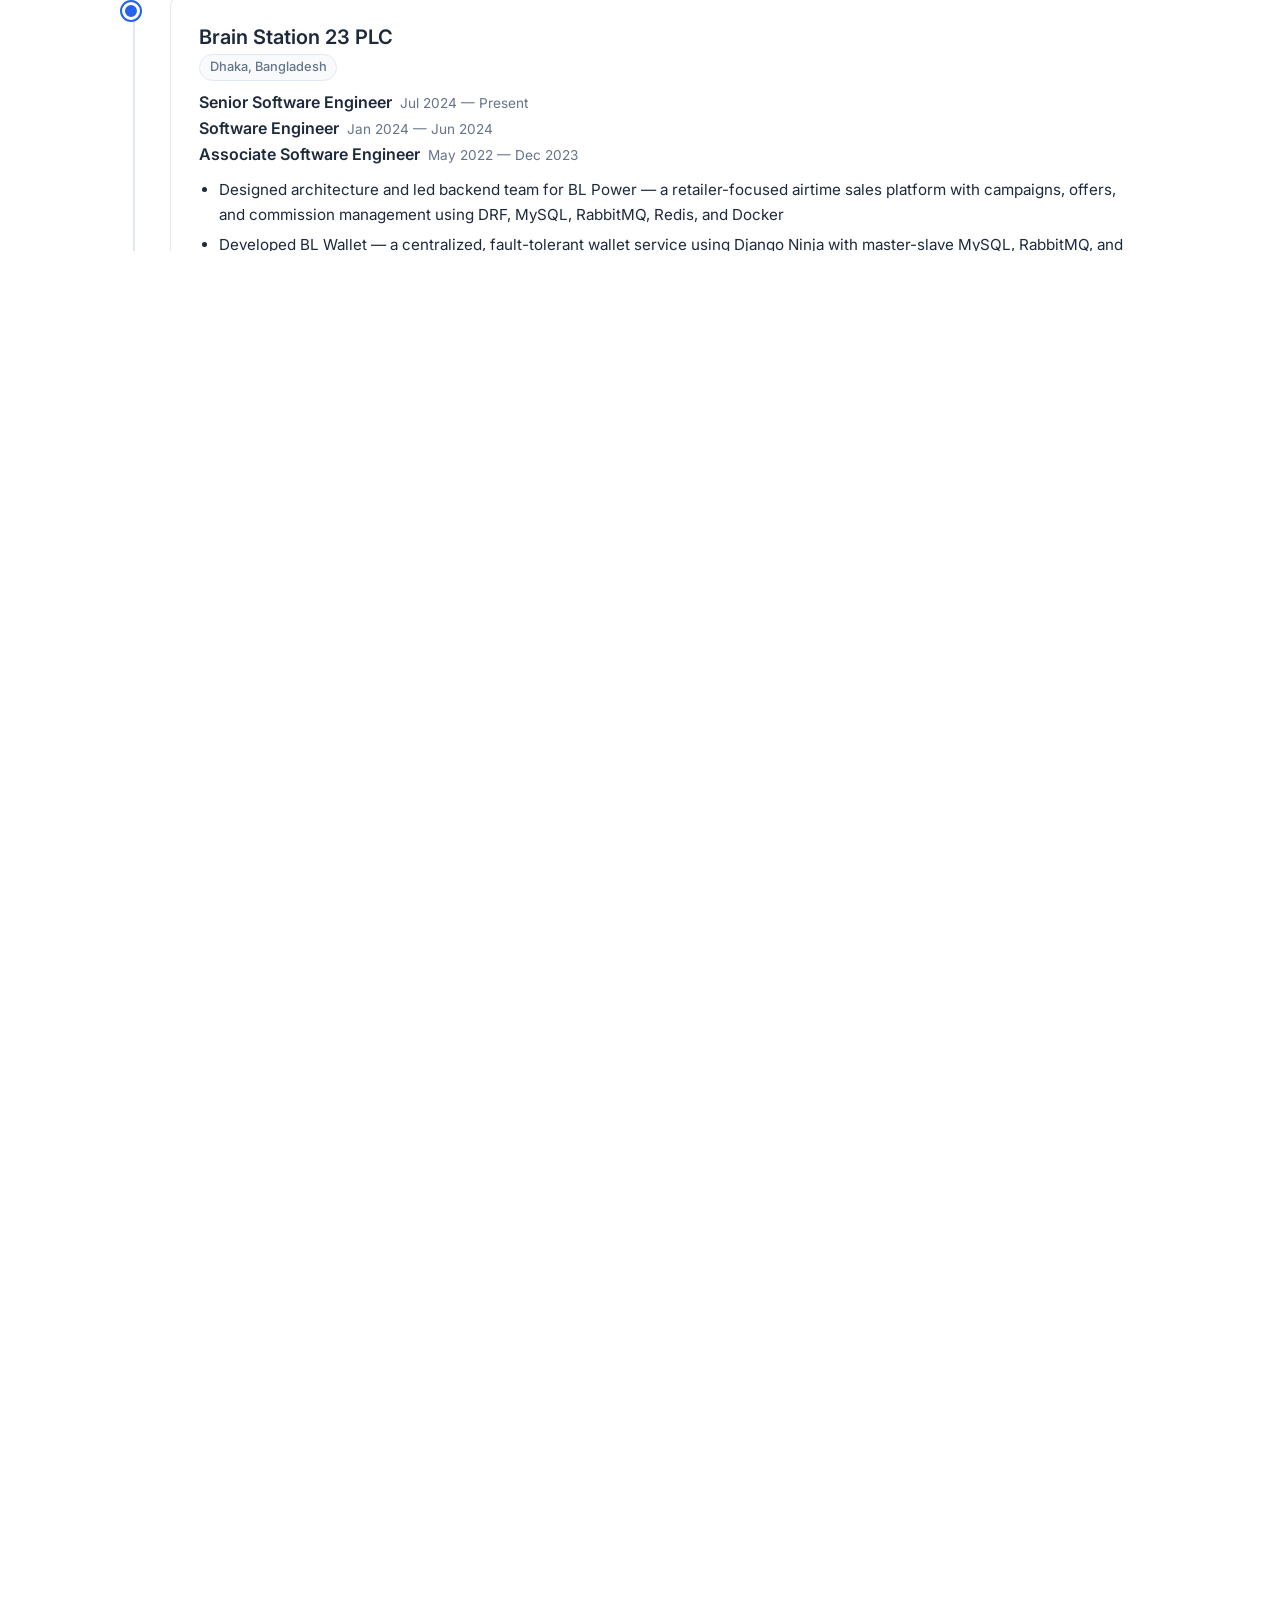
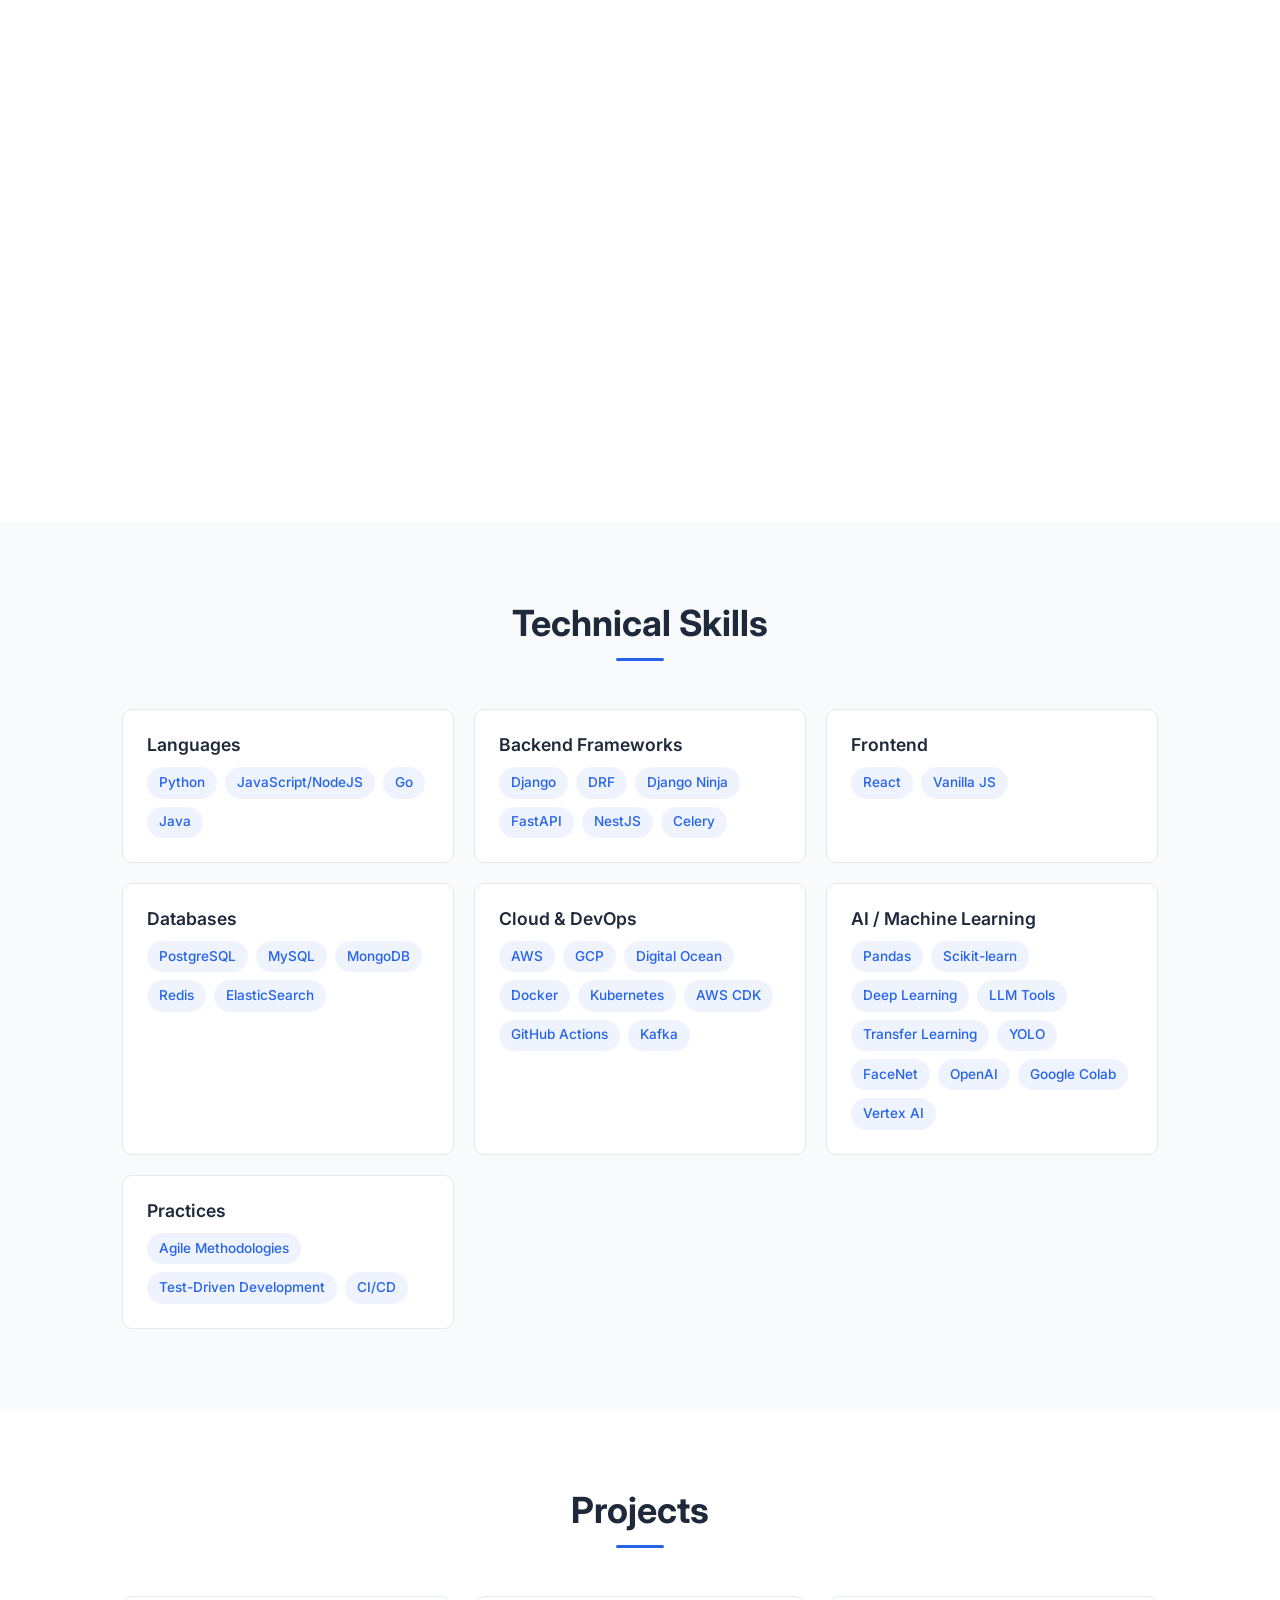
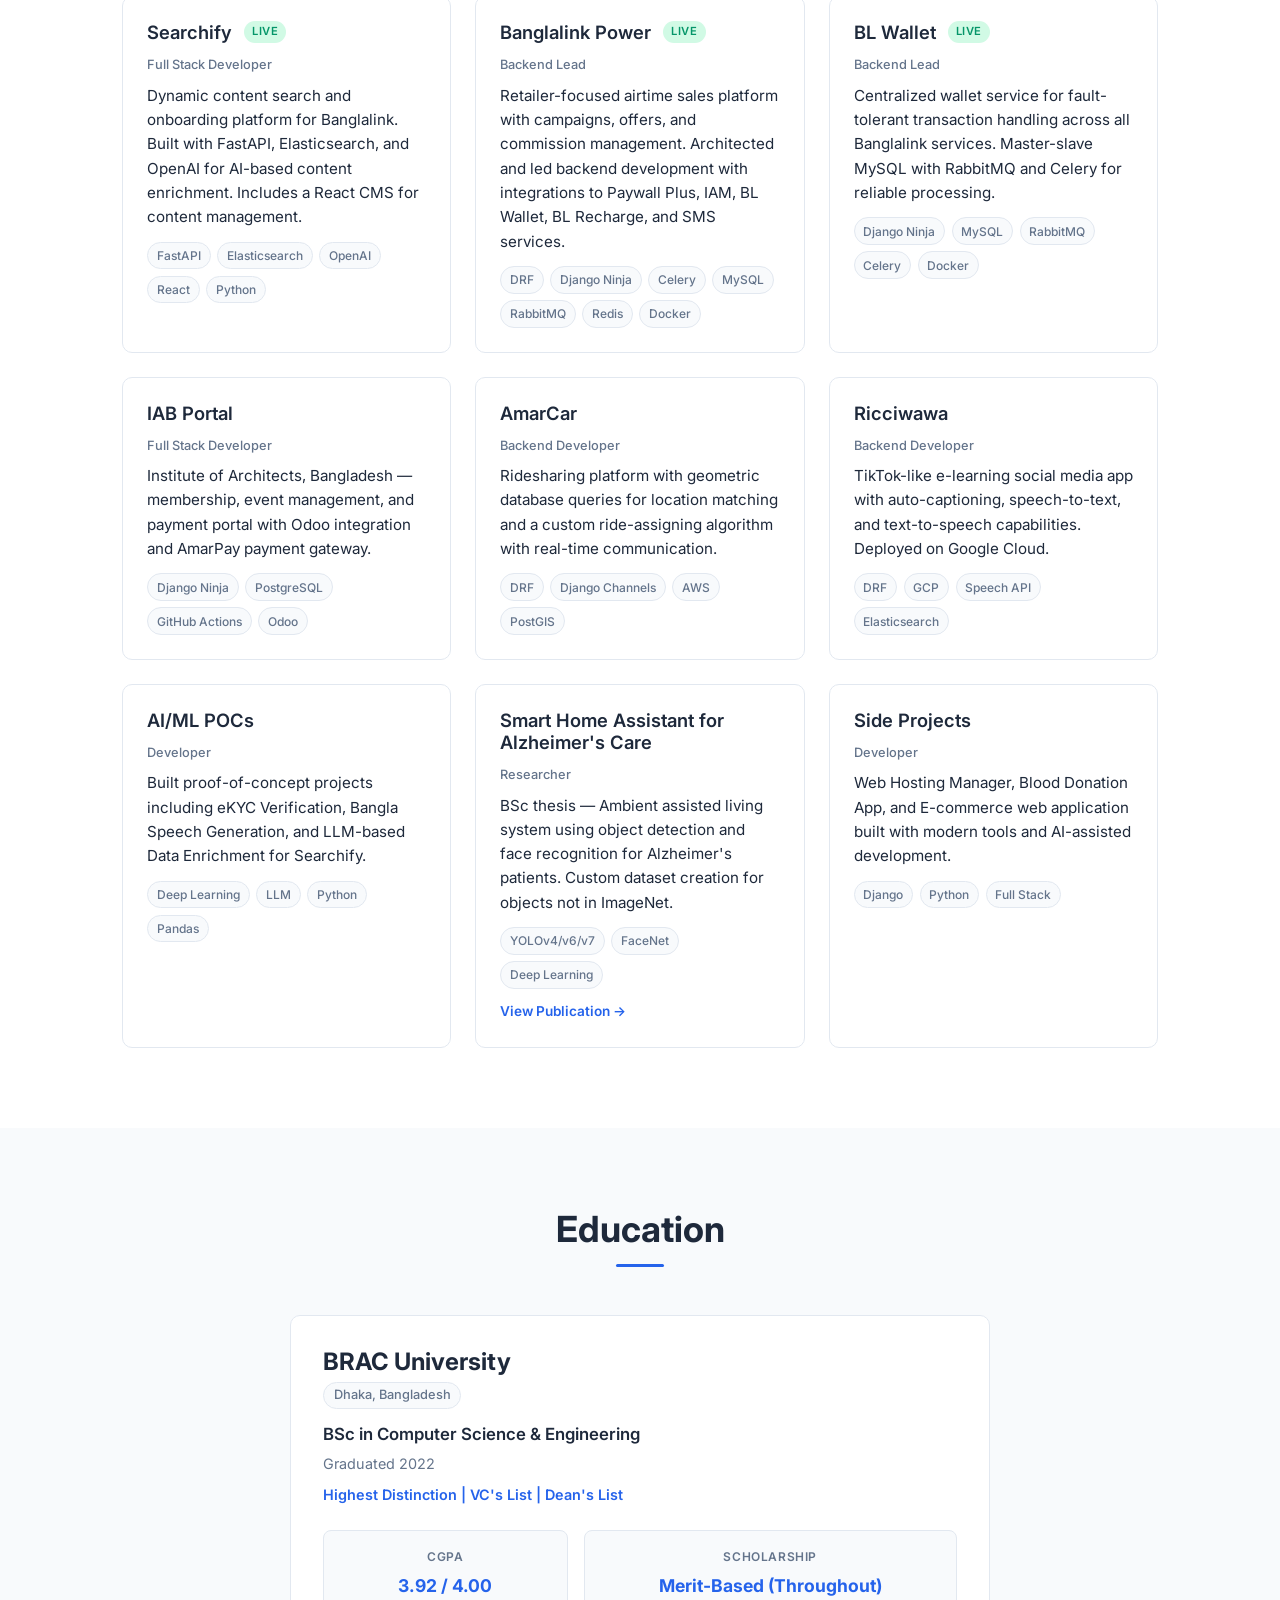
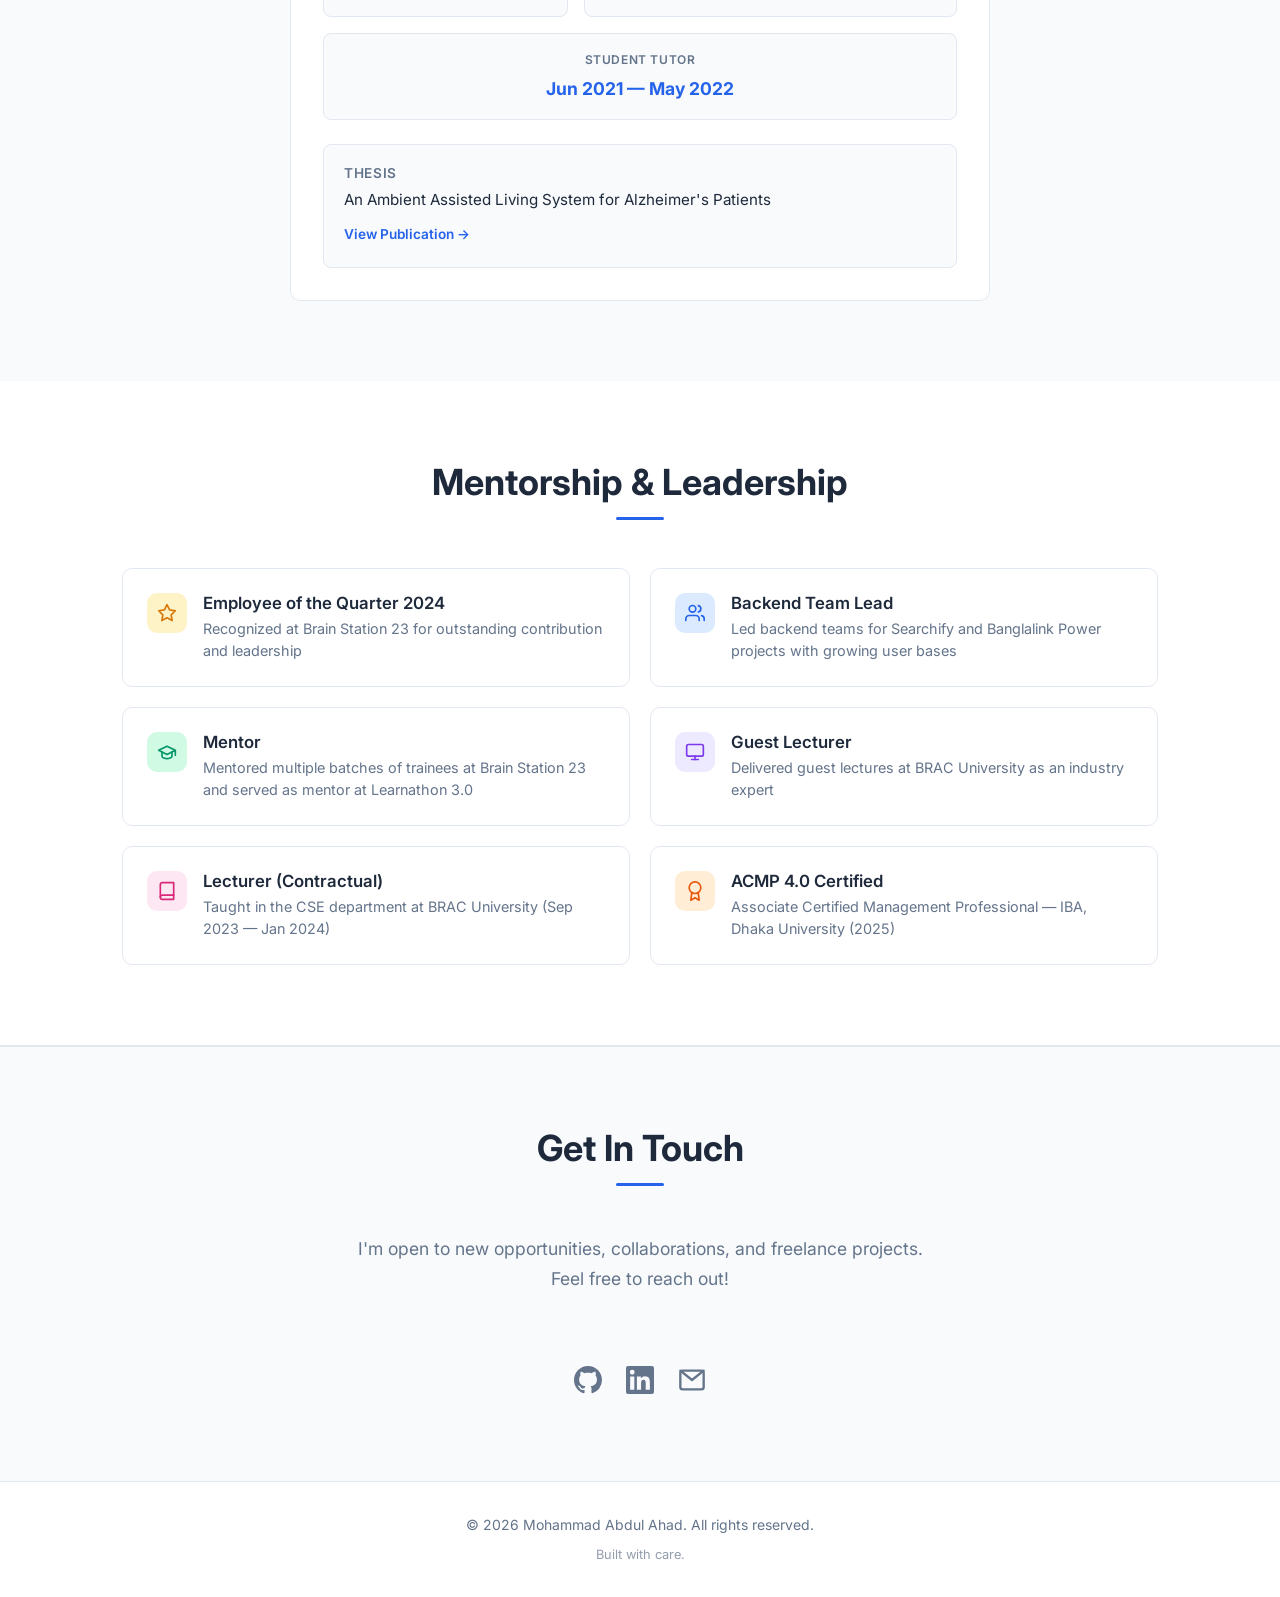
==== commit 8022315f: "fix: update projects, Digiden deployment, and remove ML certs from portfolio - Remove AWS ML Foundat" ====
--- a/index.html
+++ b/index.html
@@ -236,7 +236,7 @@
               </div>
               <ul class="timeline-bullets">
                 <li>Built an investment and inventory management system — investors directly own inventories and receive profit shares (fullstack Django, PostgreSQL, Celery)</li>
-                <li>Integrated AWS services (EC2, RDS, VPC, ELB, WAF) for deployment and security</li>
+                <li>Deployed on Heroku with PostgreSQL and Celery for background task processing</li>
               </ul>
             </div>
           </div>
@@ -381,17 +381,41 @@
           </div>
           <div class="project-card animate-on-scroll">
             <div class="project-header">
-              <h3>BL Backend Utilities</h3>
-              <span class="project-badge project-badge--live">Live</span>
+              <h3>IAB Portal</h3>
+            </div>
+            <span class="project-role">Full Stack Developer</span>
+            <p class="project-desc">Institute of Architects, Bangladesh — membership, event management, and payment portal with Odoo integration and AmarPay payment gateway.</p>
+            <div class="project-tags">
+              <span class="project-tag">Django Ninja</span>
+              <span class="project-tag">PostgreSQL</span>
+              <span class="project-tag">GitHub Actions</span>
+              <span class="project-tag">Odoo</span>
+            </div>
+          </div>
+          <div class="project-card animate-on-scroll">
+            <div class="project-header">
+              <h3>AmarCar</h3>
             </div>
             <span class="project-role">Backend Developer</span>
-            <p class="project-desc">Suite of backend utilities including ETL pipelines, Notification Engine (Kafka + CleverTap), Object Uploader, and data migration tools. Migrated 40M records in 1 hour, reducing DB from 460GB to 30GB.</p>
-            <div class="project-tags">
-              <span class="project-tag">FastAPI</span>
-              <span class="project-tag">Kafka</span>
-              <span class="project-tag">MongoDB</span>
-              <span class="project-tag">Docker</span>
-              <span class="project-tag">Kubernetes</span>
+            <p class="project-desc">Ridesharing platform with geometric database queries for location matching and a custom ride-assigning algorithm with real-time communication.</p>
+            <div class="project-tags">
+              <span class="project-tag">DRF</span>
+              <span class="project-tag">Django Channels</span>
+              <span class="project-tag">AWS</span>
+              <span class="project-tag">PostGIS</span>
+            </div>
+          </div>
+          <div class="project-card animate-on-scroll">
+            <div class="project-header">
+              <h3>Ricciwawa</h3>
+            </div>
+            <span class="project-role">Backend Developer</span>
+            <p class="project-desc">TikTok-like e-learning social media app with auto-captioning, speech-to-text, and text-to-speech capabilities. Deployed on Google Cloud.</p>
+            <div class="project-tags">
+              <span class="project-tag">DRF</span>
+              <span class="project-tag">GCP</span>
+              <span class="project-tag">Speech API</span>
+              <span class="project-tag">Elasticsearch</span>
             </div>
           </div>
           <div class="project-card animate-on-scroll">
@@ -409,7 +433,7 @@
           </div>
           <div class="project-card animate-on-scroll">
             <div class="project-header">
-              <h3>Alzheimer's AAL System</h3>
+              <h3>Smart Home Assistant for Alzheimer's Care</h3>
             </div>
             <span class="project-role">Researcher</span>
             <p class="project-desc">BSc thesis — Ambient assisted living system using object detection and face recognition for Alzheimer's patients. Custom dataset creation for objects not in ImageNet.</p>
@@ -528,24 +552,6 @@
             <div class="leadership-content">
               <h3>ACMP 4.0 Certified</h3>
               <p>Associate Certified Management Professional — IBA, Dhaka University (2025)</p>
-            </div>
-          </div>
-          <div class="leadership-card animate-on-scroll">
-            <div class="leadership-icon" style="background-color: #fef3c7; color: #d97706;">
-              <svg width="20" height="20" viewBox="0 0 24 24" fill="none" stroke="currentColor" stroke-width="2" stroke-linecap="round" stroke-linejoin="round"><circle cx="12" cy="8" r="7"/><polyline points="8.21 13.89 7 23 12 20 17 23 15.79 13.88"/></svg>
-            </div>
-            <div class="leadership-content">
-              <h3>AWS Machine Learning Foundations</h3>
-              <p>Udacity (2022)</p>
-            </div>
-          </div>
-          <div class="leadership-card animate-on-scroll">
-            <div class="leadership-icon" style="background-color: #dbeafe; color: #2563eb;">
-              <svg width="20" height="20" viewBox="0 0 24 24" fill="none" stroke="currentColor" stroke-width="2" stroke-linecap="round" stroke-linejoin="round"><circle cx="12" cy="8" r="7"/><polyline points="8.21 13.89 7 23 12 20 17 23 15.79 13.88"/></svg>
-            </div>
-            <div class="leadership-content">
-              <h3>Machine Learning on Google Cloud</h3>
-              <p>Coursera (2022)</p>
             </div>
           </div>
         </div>
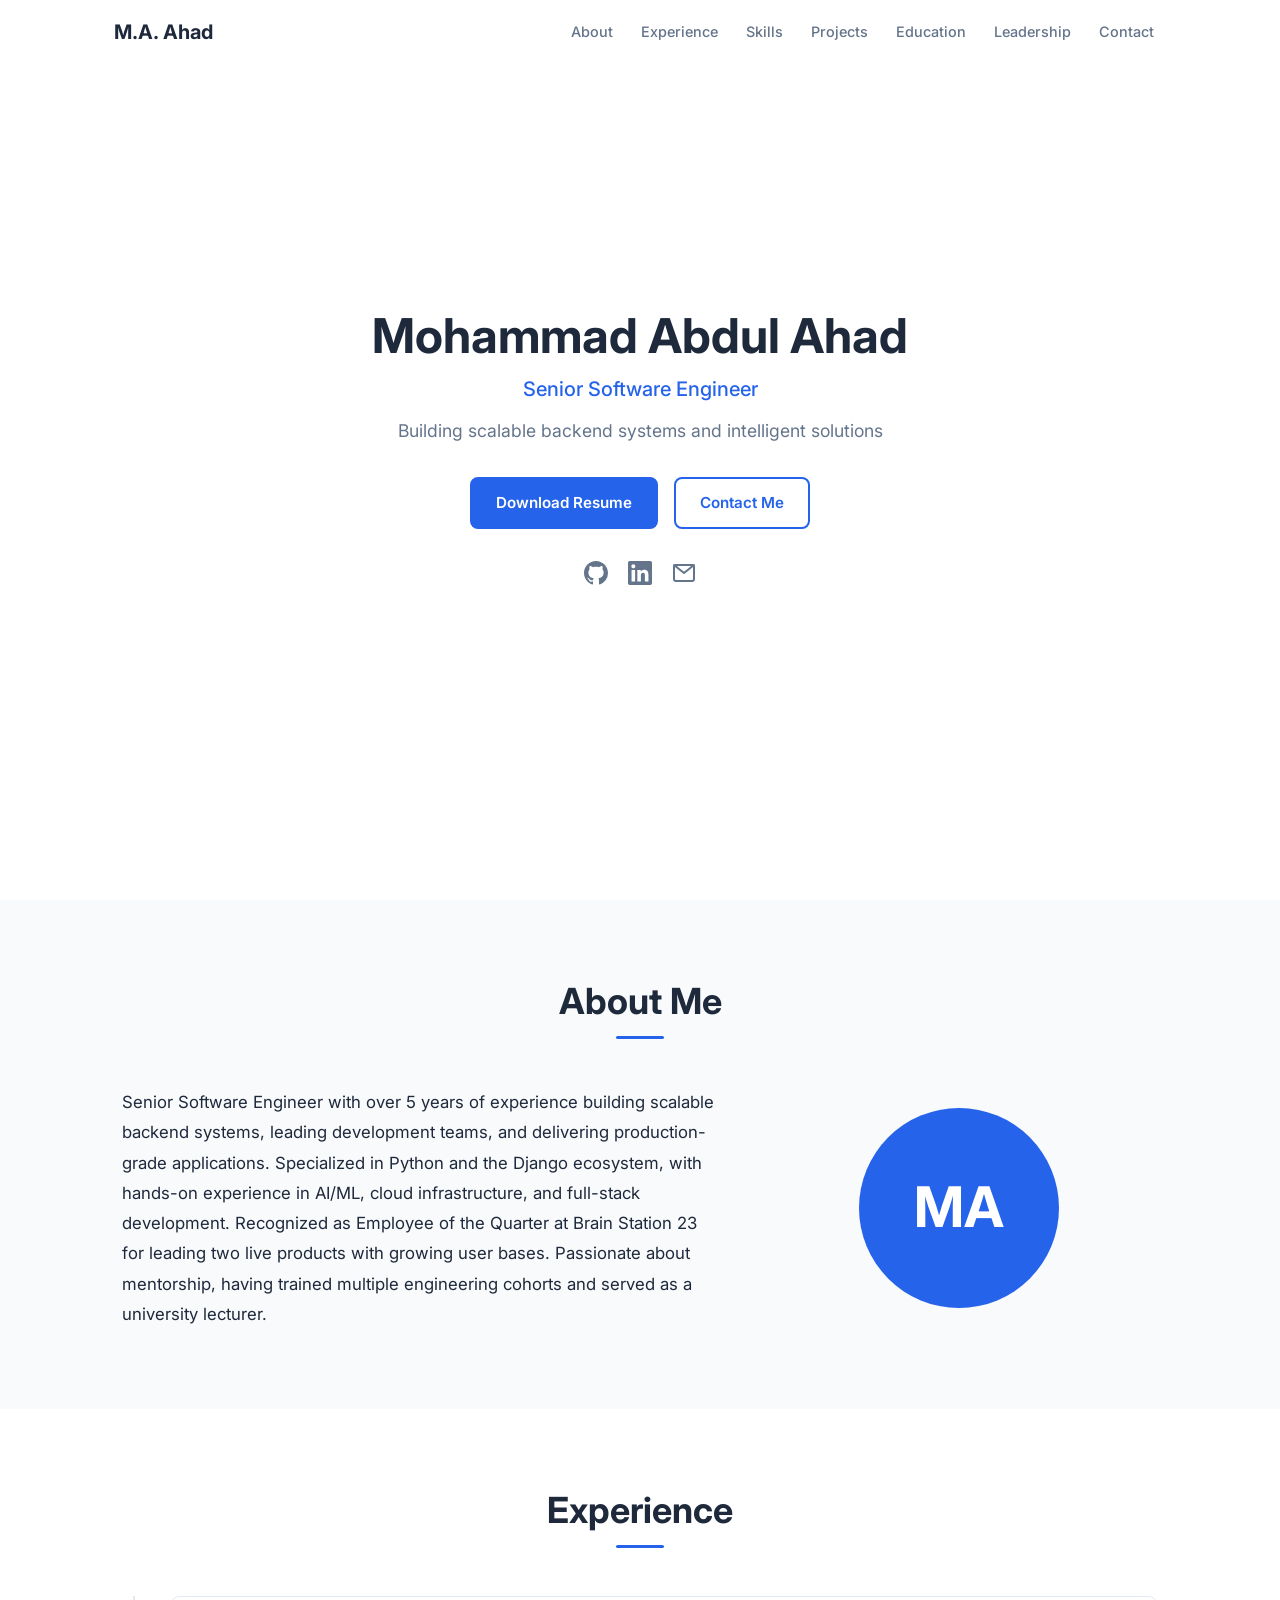
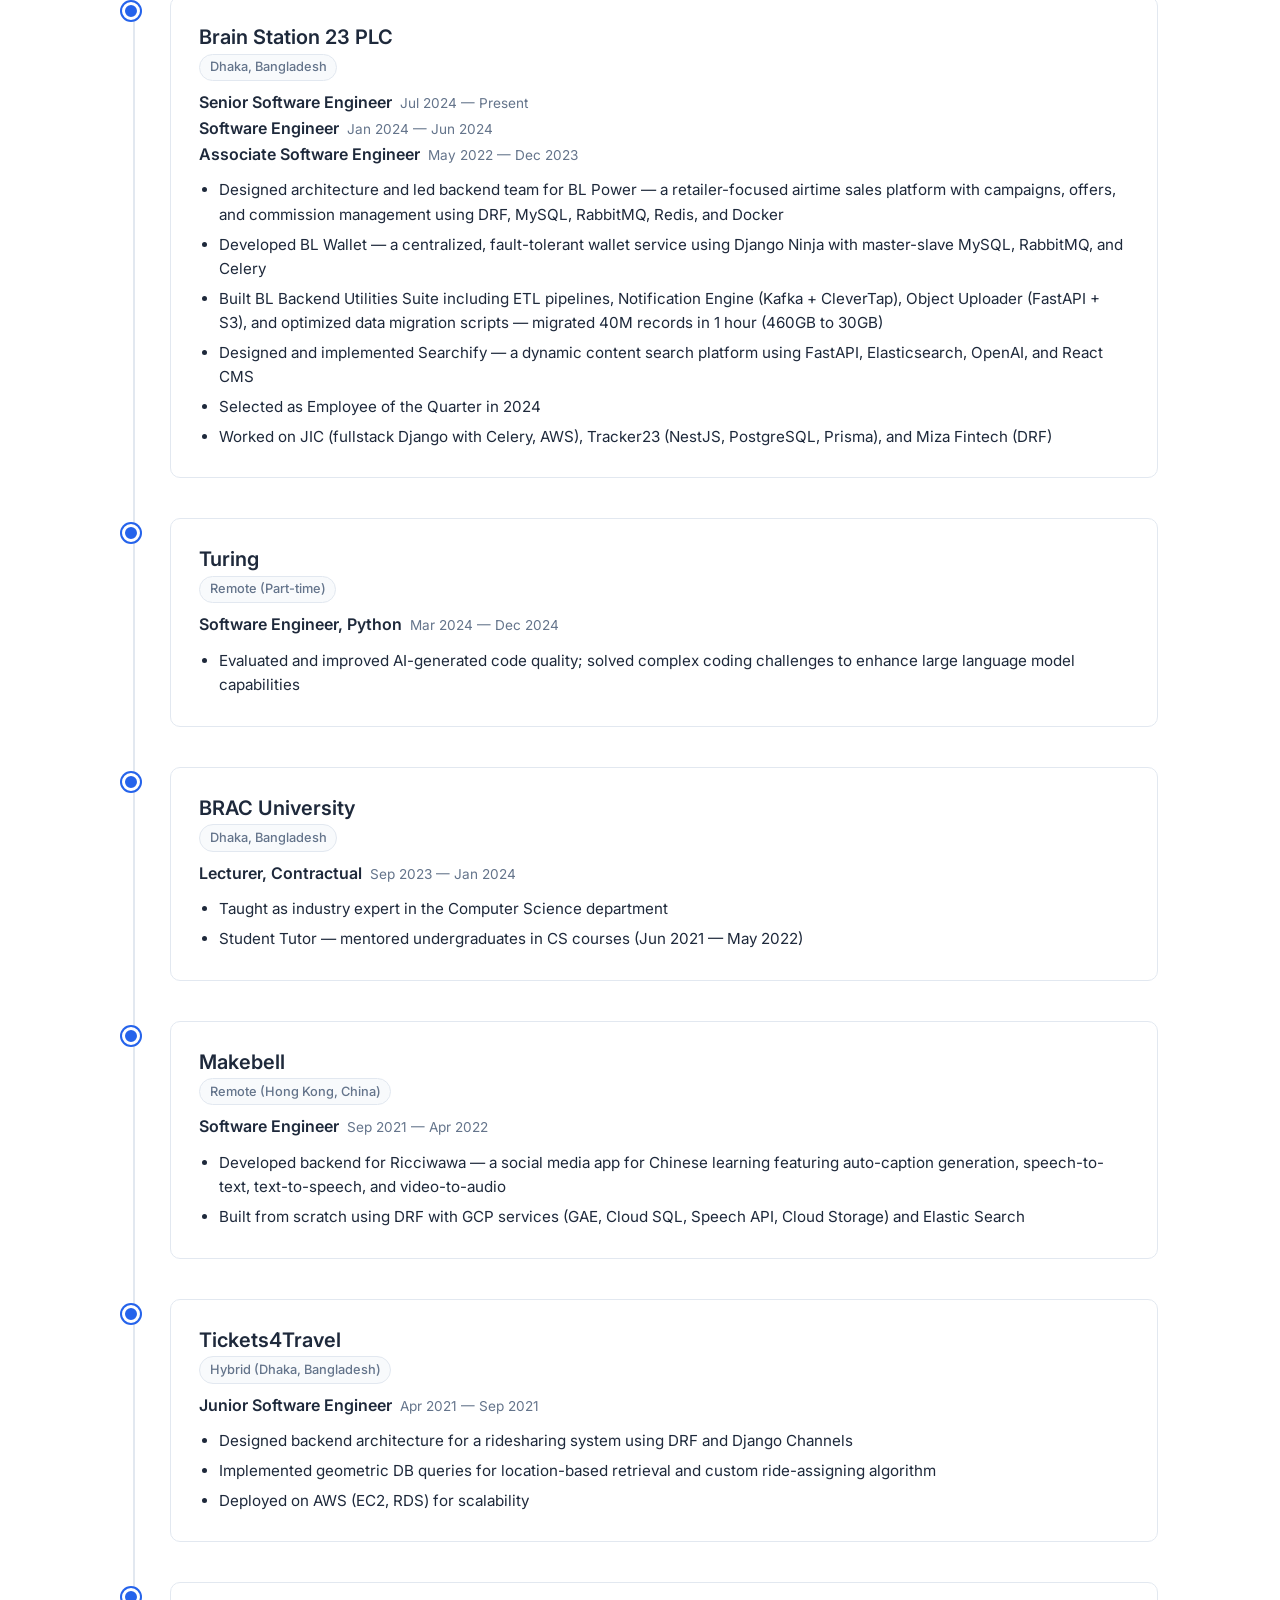
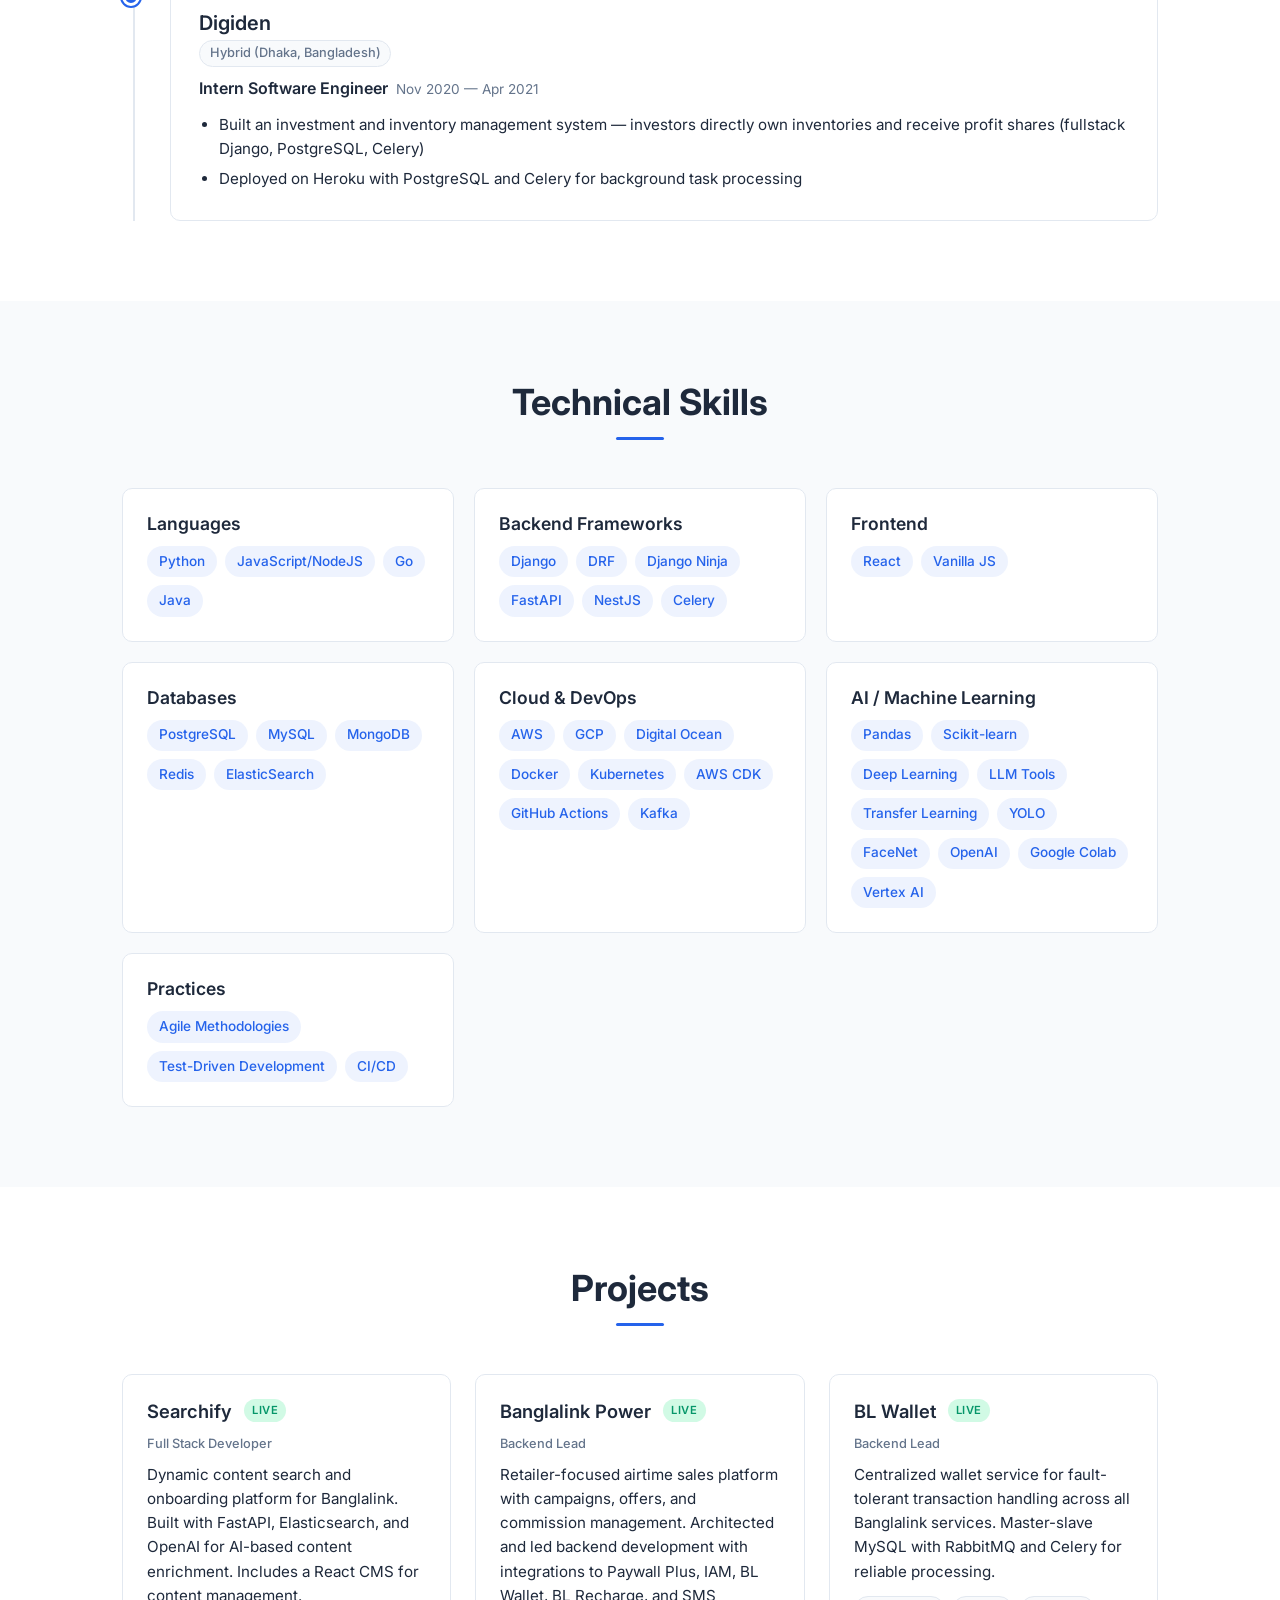
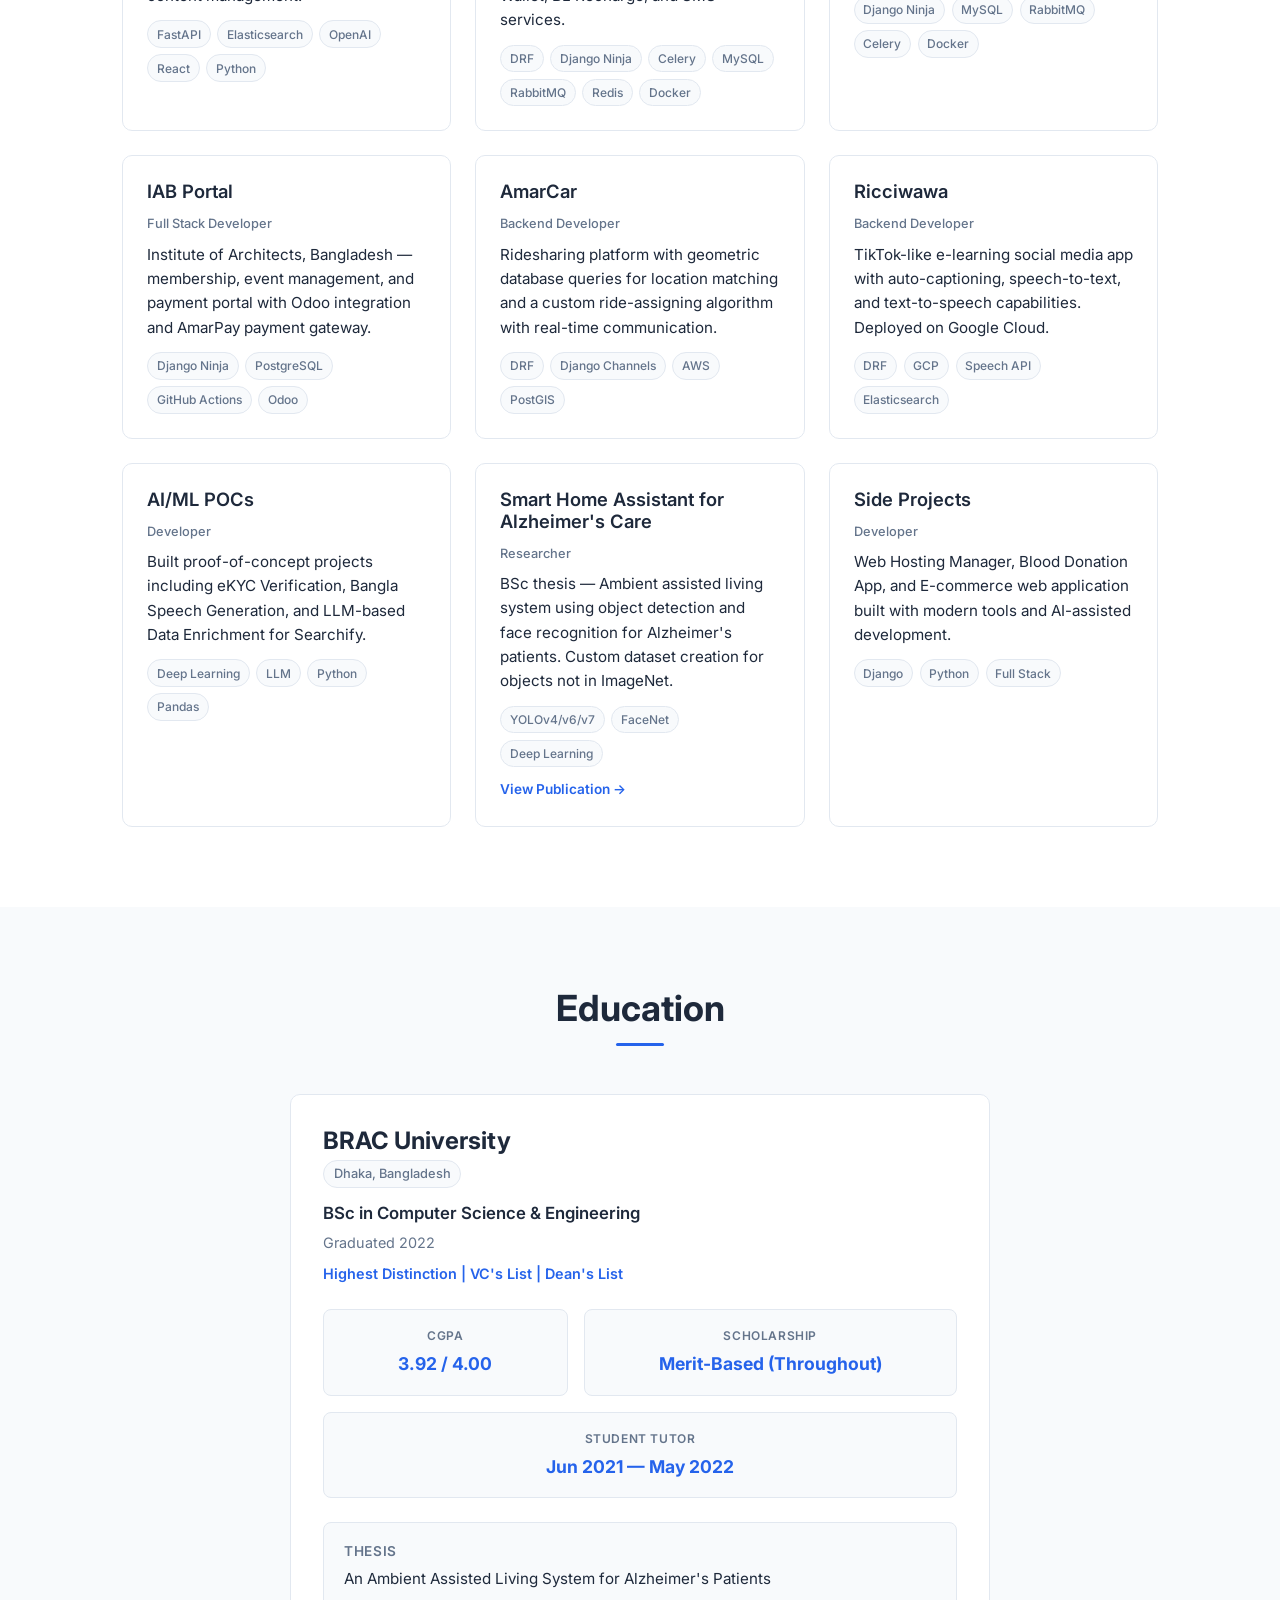
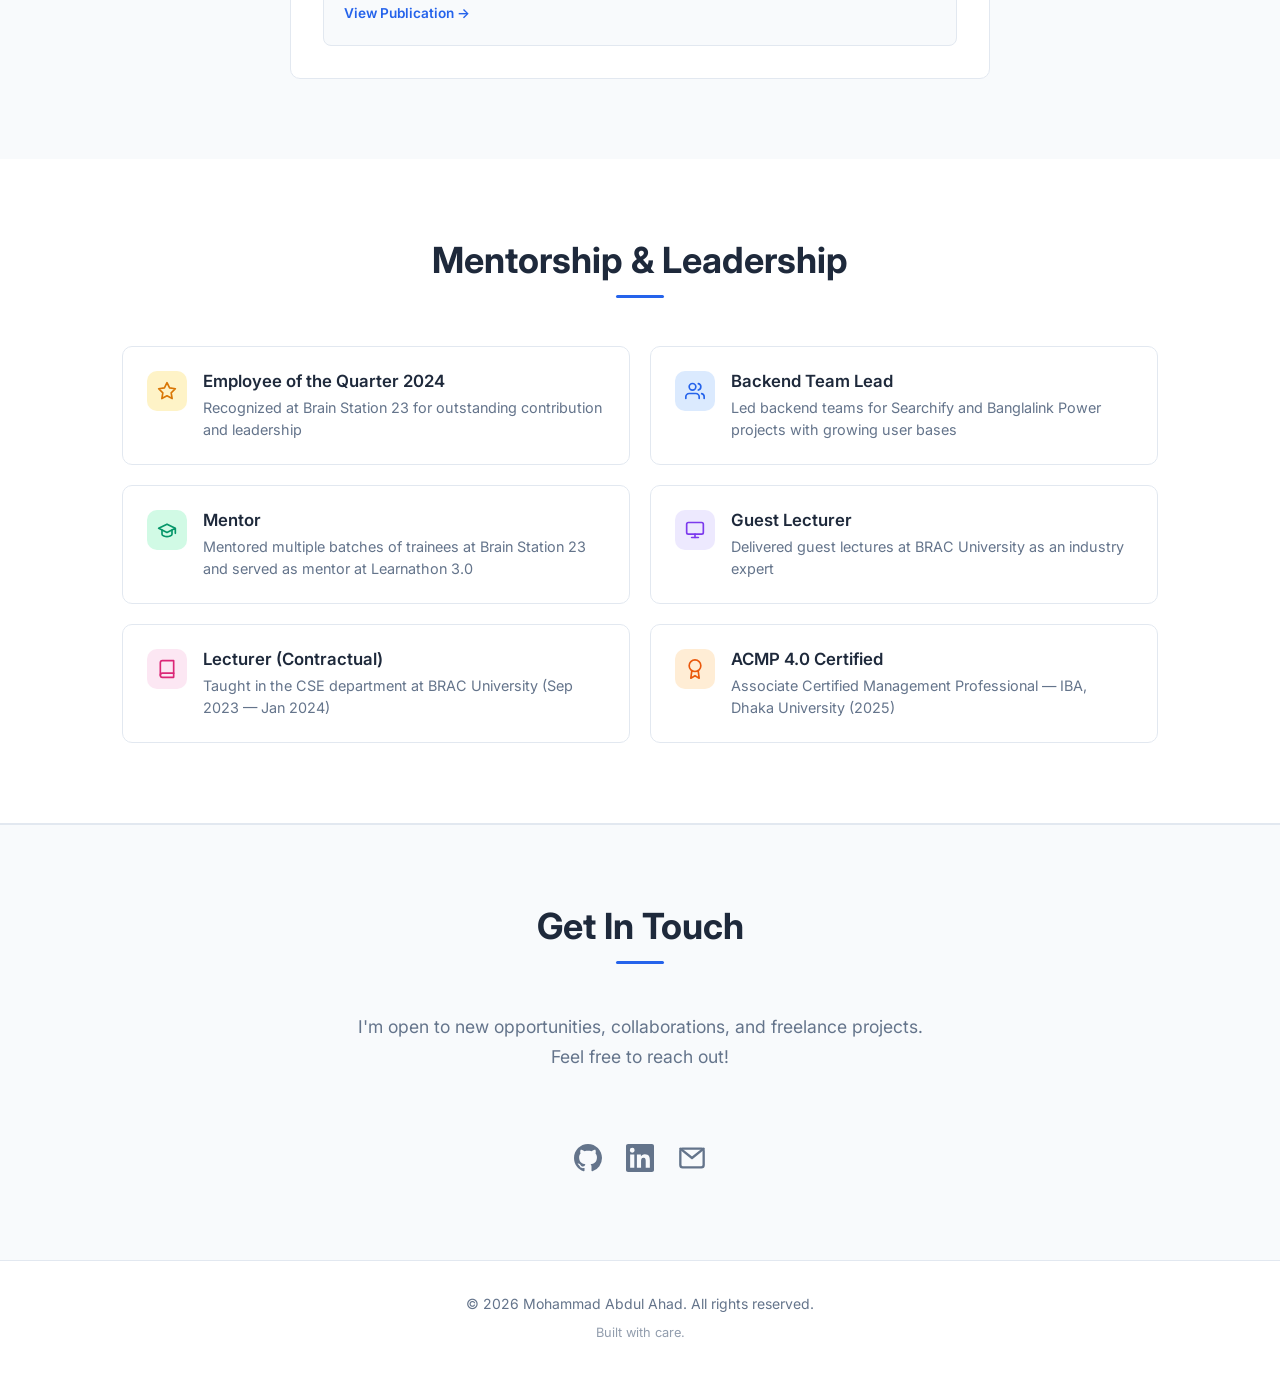
==== commit 0f6036d8: "update: remove DevsCore from experience, enhance resume projects and formatting - Remove DevsCore fr" ====
--- a/index.html
+++ b/index.html
@@ -147,23 +147,6 @@
             </div>
           </div>
 
-          <!-- DevsCore -->
-          <div class="timeline-item animate-on-scroll">
-            <div class="timeline-dot"></div>
-            <div class="timeline-card">
-              <h3 class="timeline-company">DevsCore</h3>
-              <span class="timeline-location">Remote (Contract)</span>
-              <div class="timeline-roles">
-                <div class="timeline-role">
-                  <h4>Senior Software Engineer</h4>
-                </div>
-              </div>
-              <ul class="timeline-bullets">
-                <li>Developed IAB (Institute of Architects, Bangladesh) portal backend using Django Ninja</li>
-              </ul>
-            </div>
-          </div>
-
           <!-- BRAC University -->
           <div class="timeline-item animate-on-scroll">
             <div class="timeline-dot"></div>
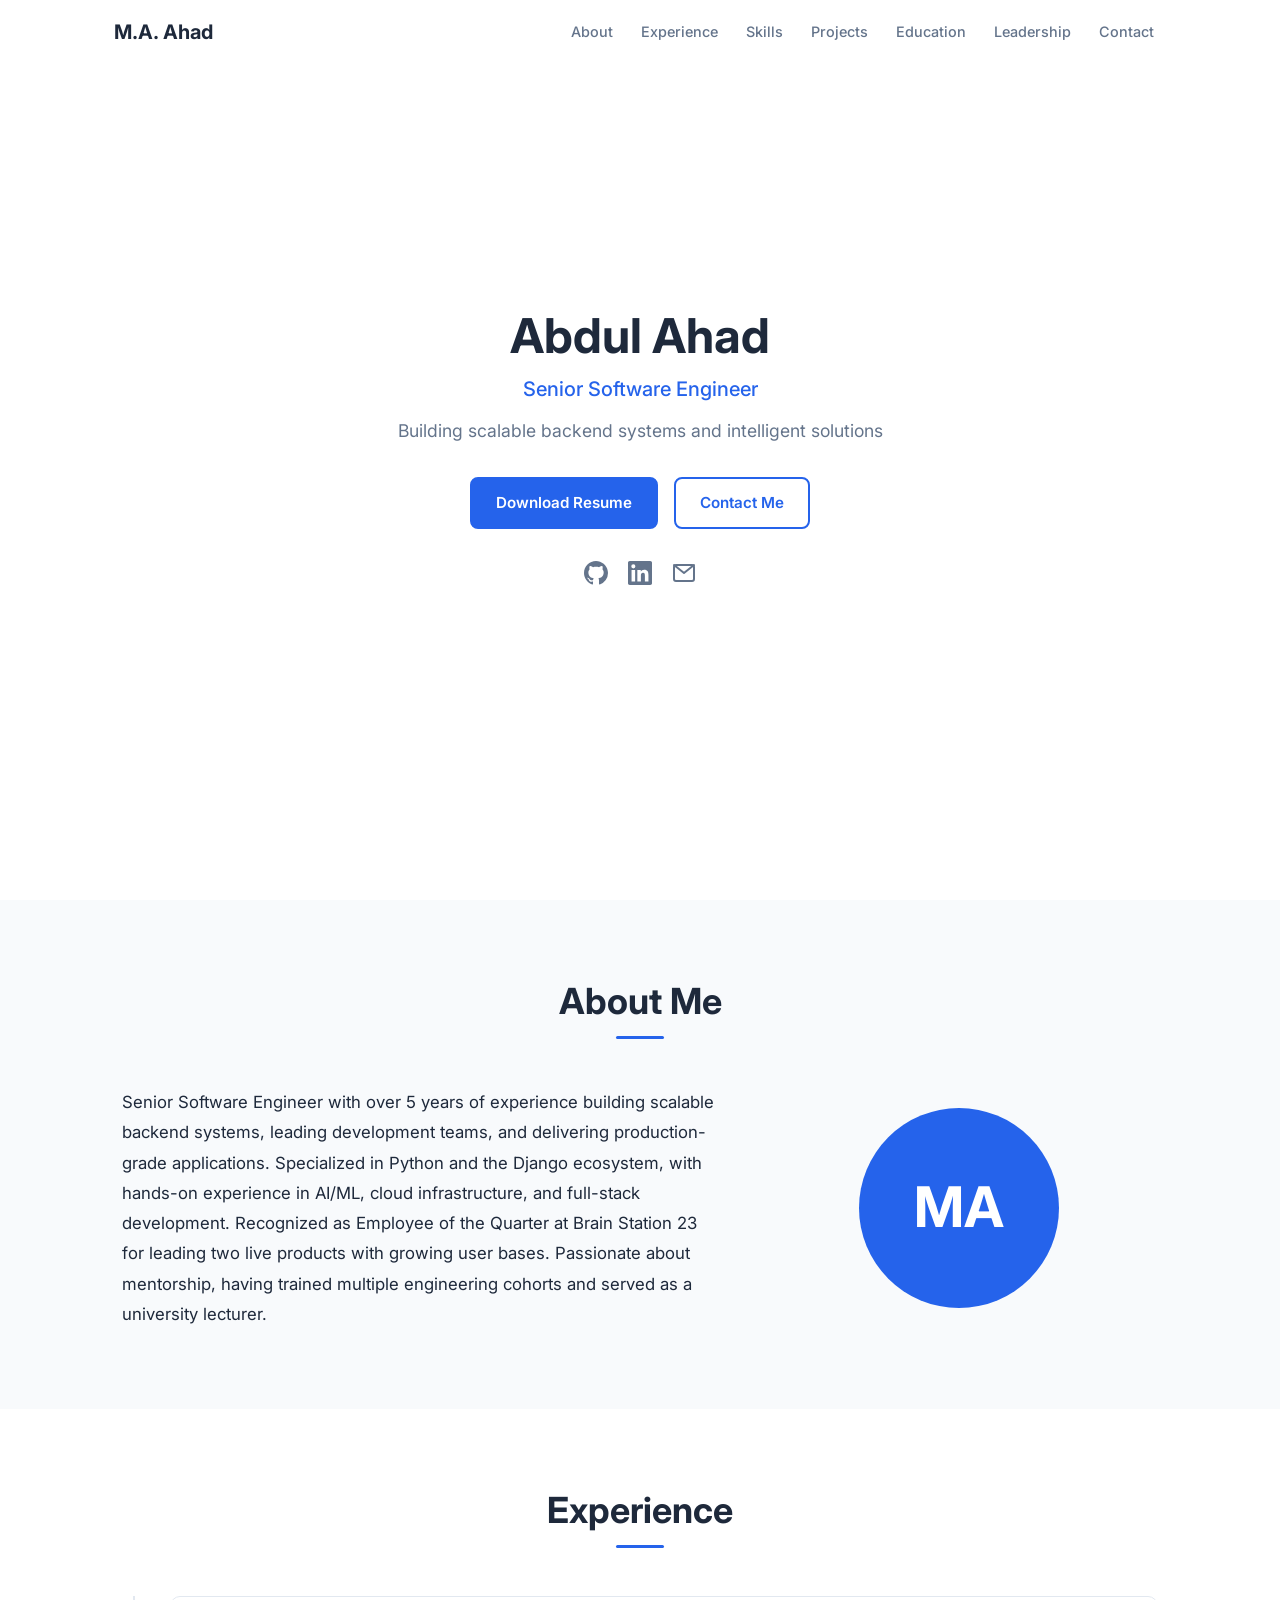
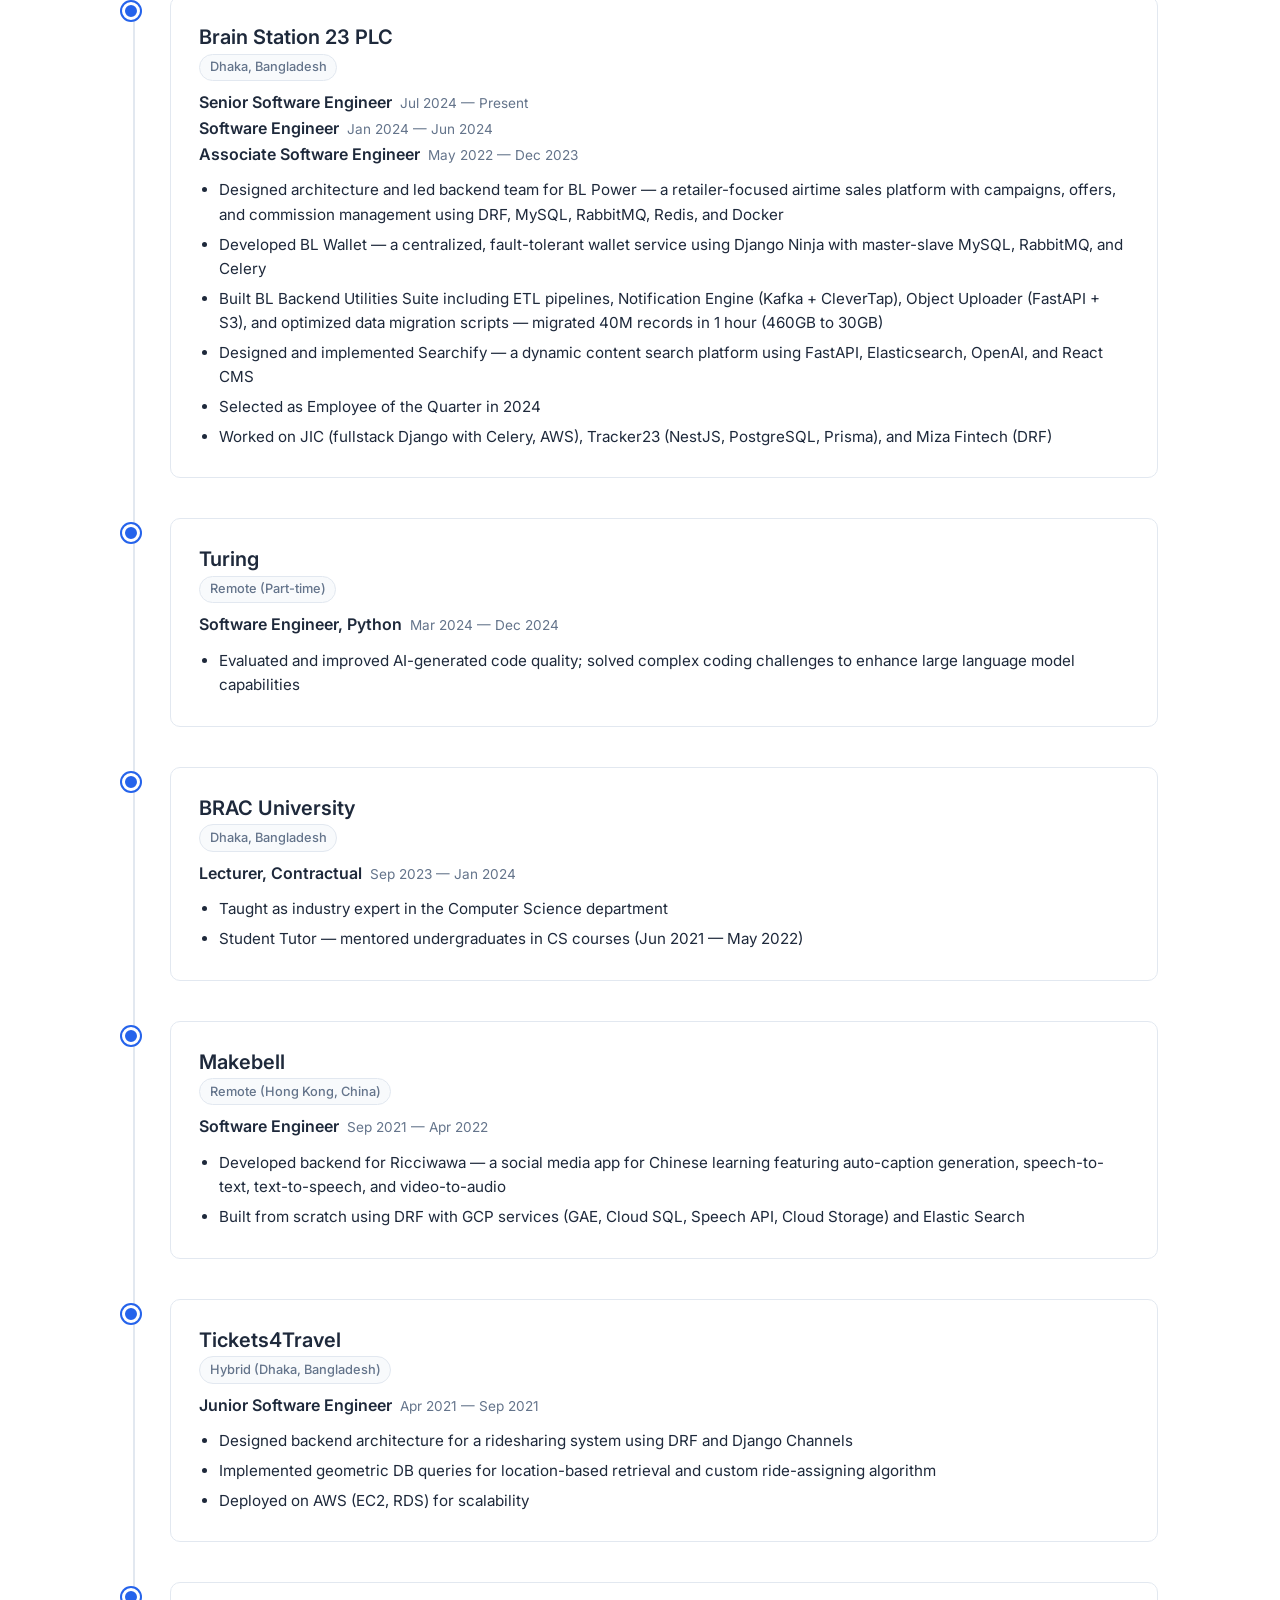
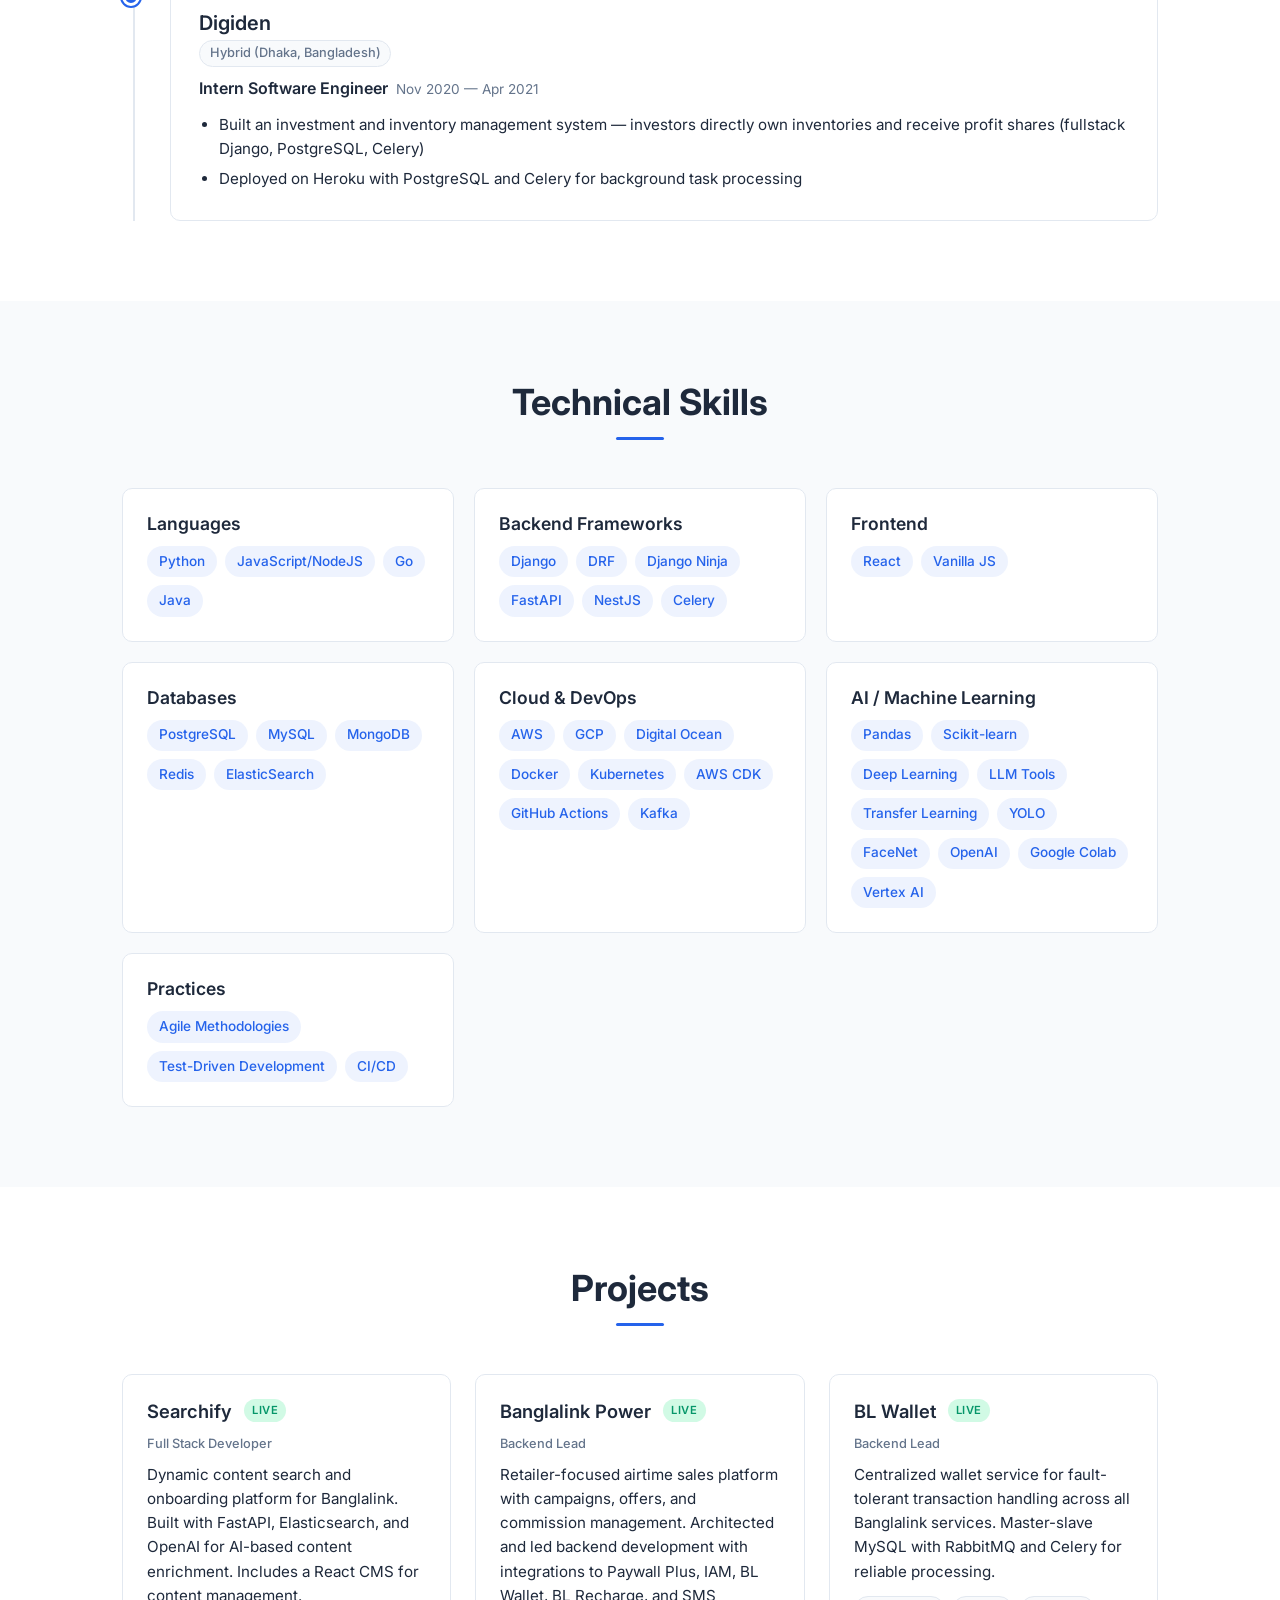
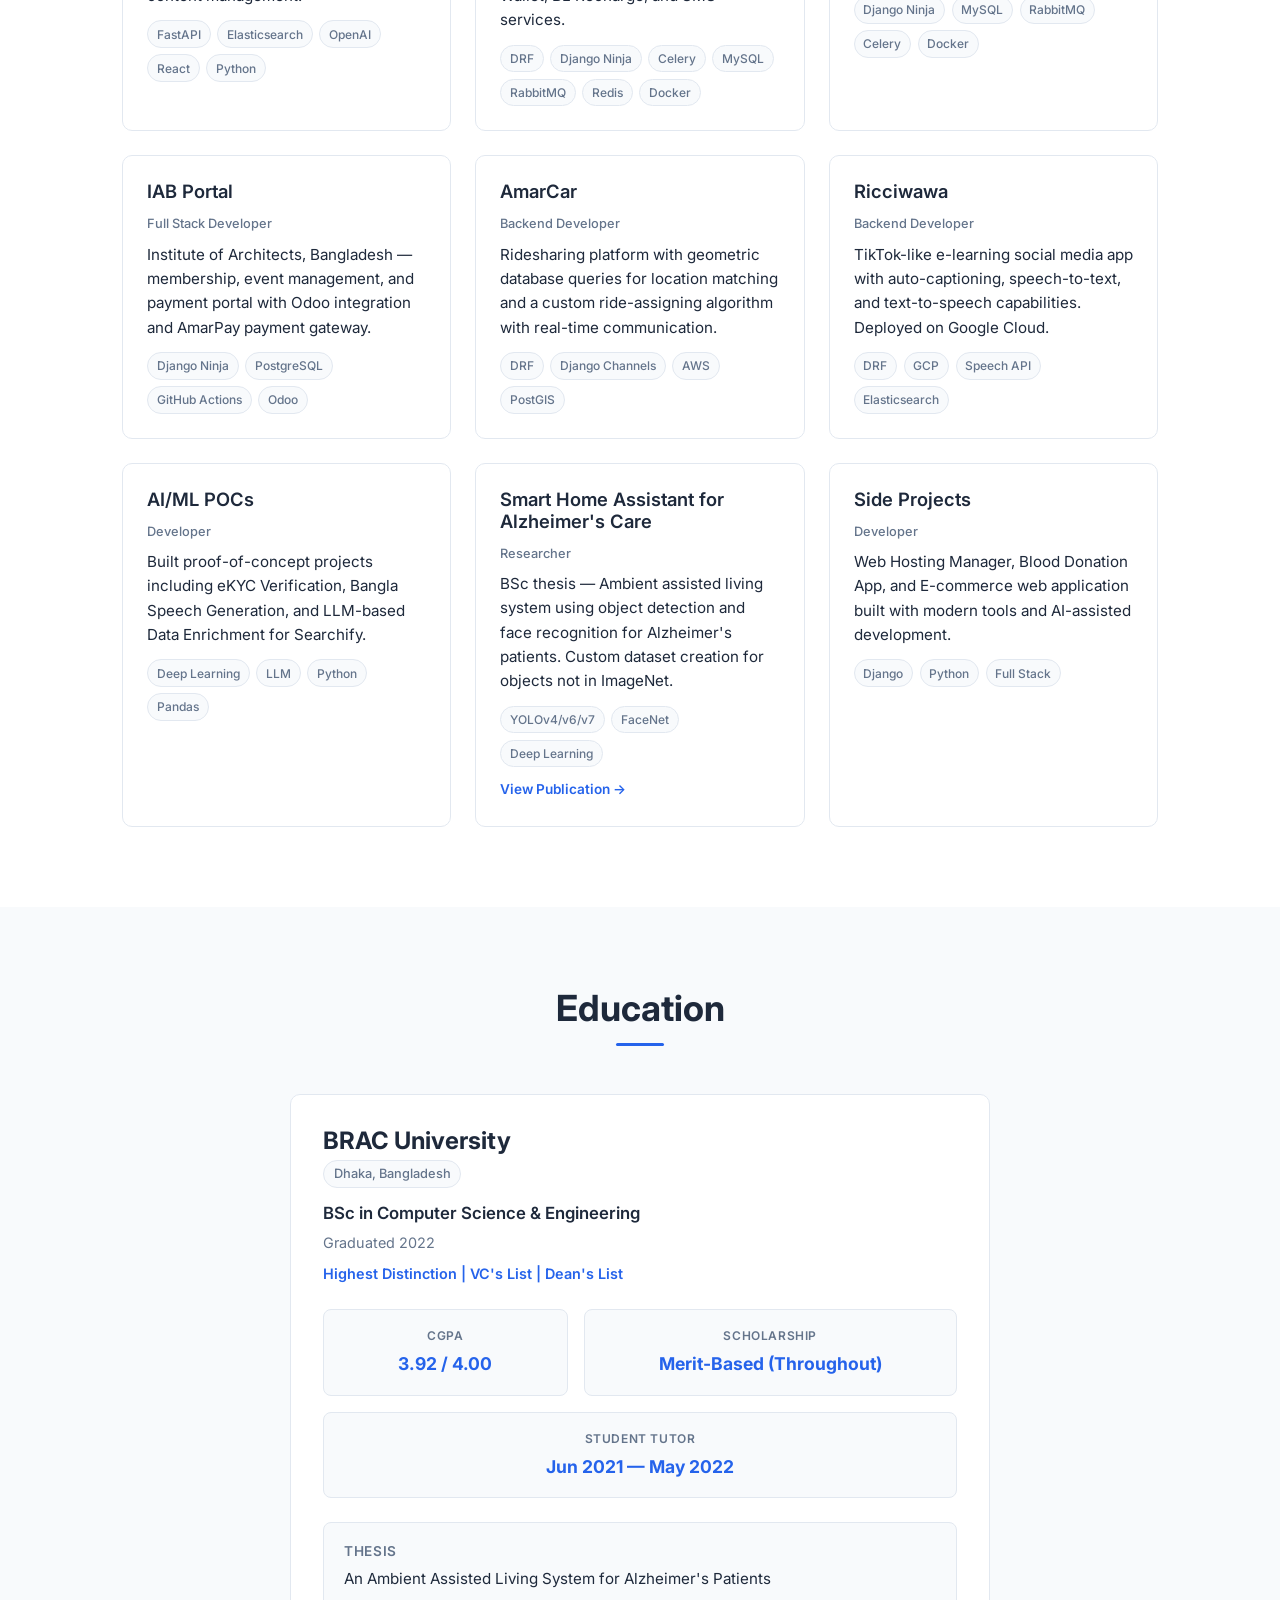
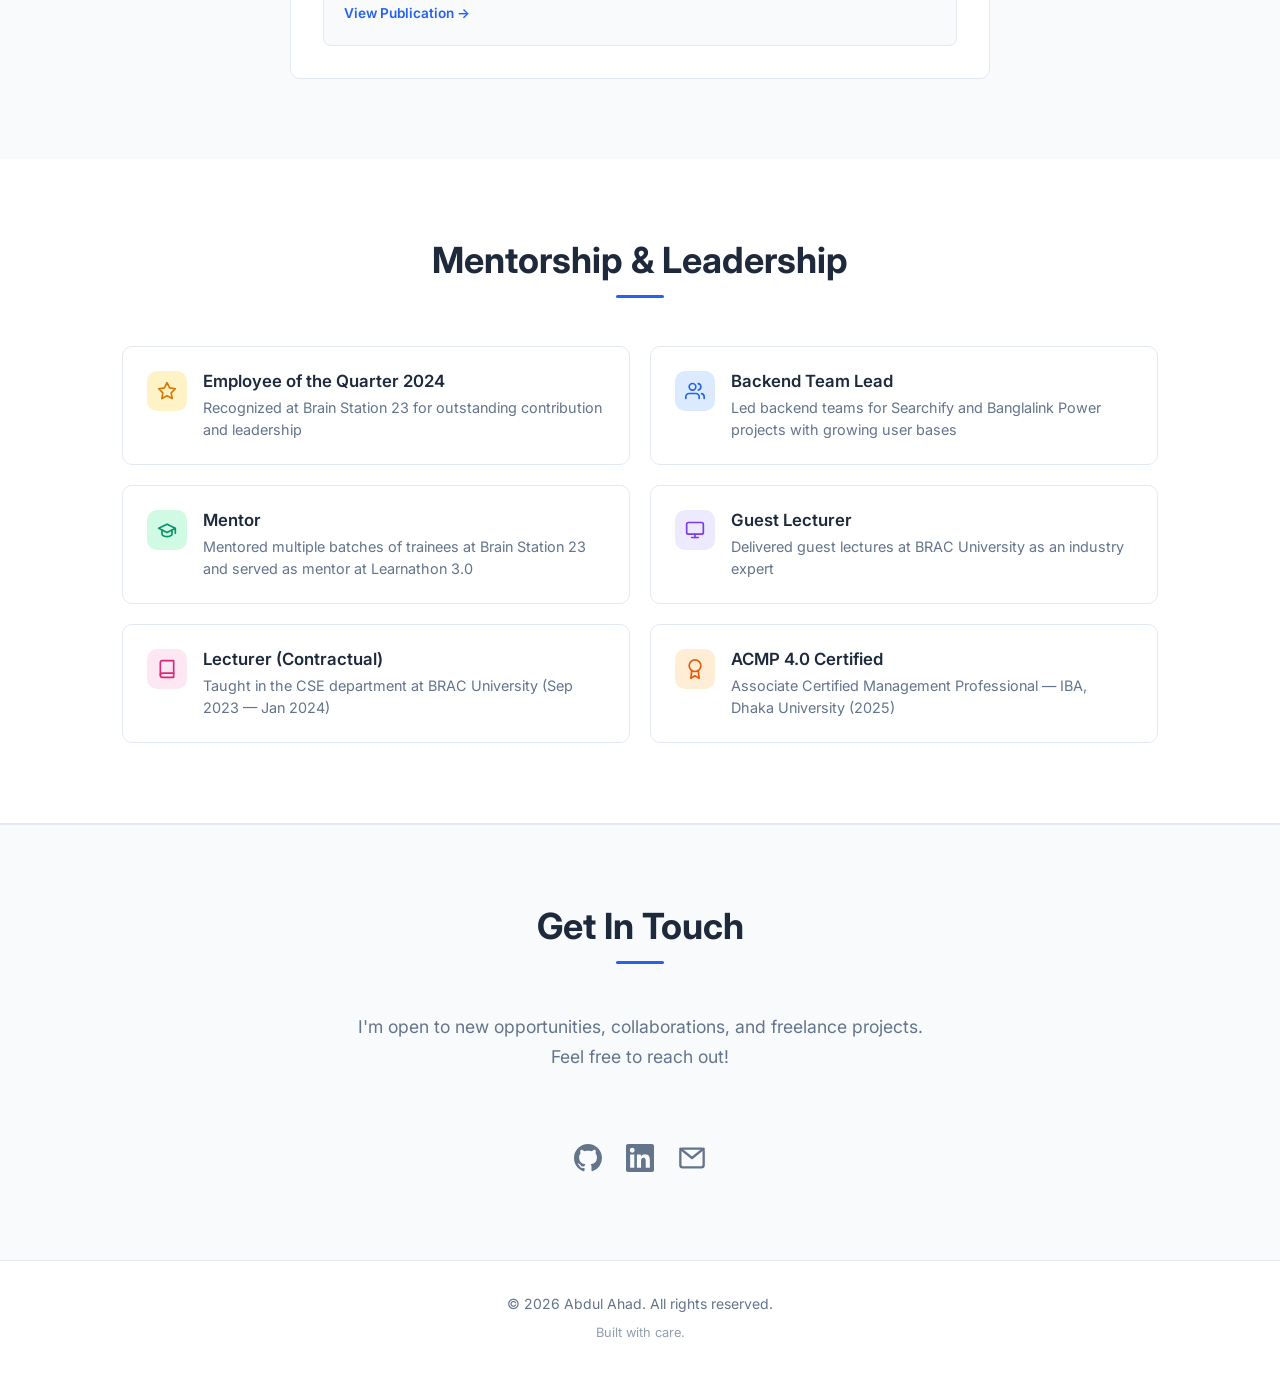
==== commit ddc9bd40: "update: change display name to Abdul Ahad in headers Keep full name in meta tags for SEO/ATS discove" ====
--- a/index.html
+++ b/index.html
@@ -56,7 +56,7 @@
     <!-- Hero -->
     <section id="hero" class="section hero">
       <div class="container hero-content">
-        <h1 class="hero-name">Mohammad Abdul Ahad</h1>
+        <h1 class="hero-name">Abdul Ahad</h1>
         <p class="hero-title">Senior Software Engineer</p>
         <p class="hero-tagline">Building scalable backend systems and intelligent solutions</p>
         <div class="hero-cta">
@@ -566,7 +566,7 @@
   <!-- Footer -->
   <footer class="footer">
     <div class="container">
-      <p>&copy; 2026 Mohammad Abdul Ahad. All rights reserved.</p>
+      <p>&copy; 2026 Abdul Ahad. All rights reserved.</p>
       <p class="footer-tagline">Built with care.</p>
     </div>
   </footer>
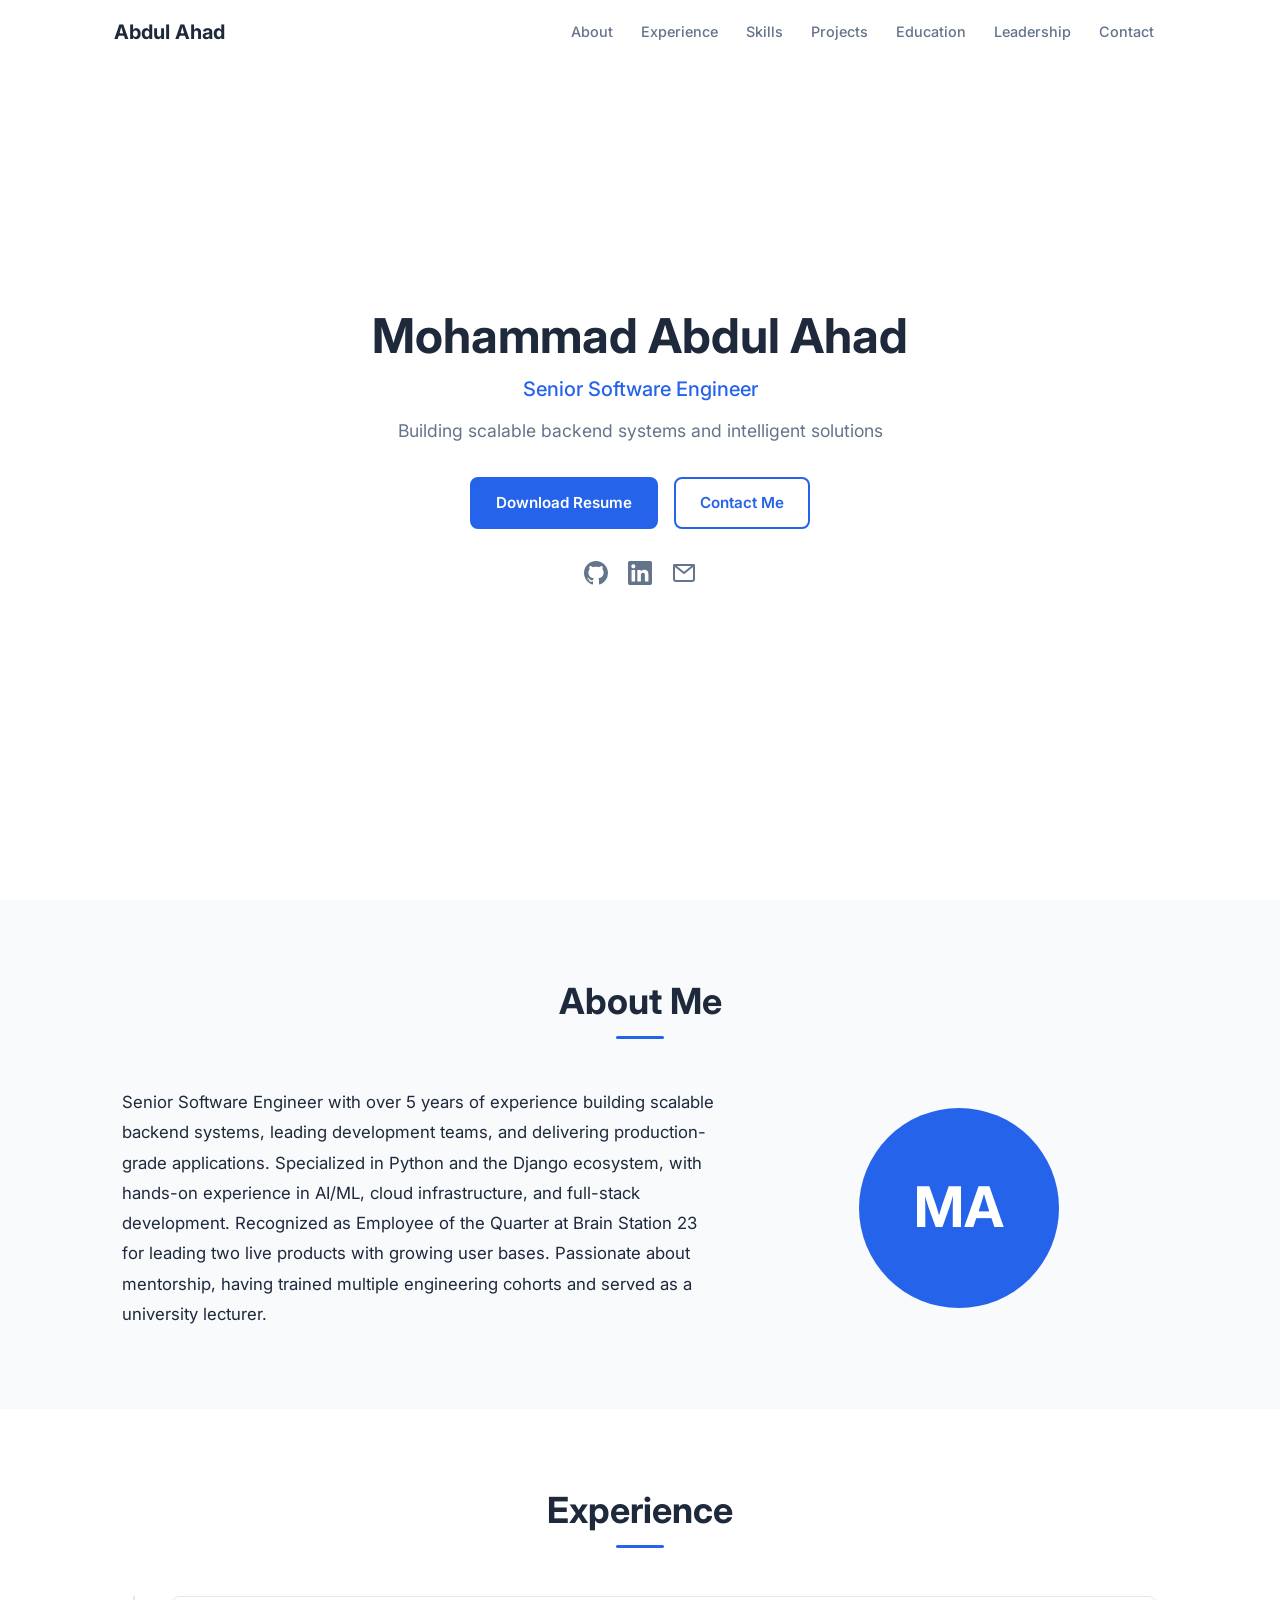
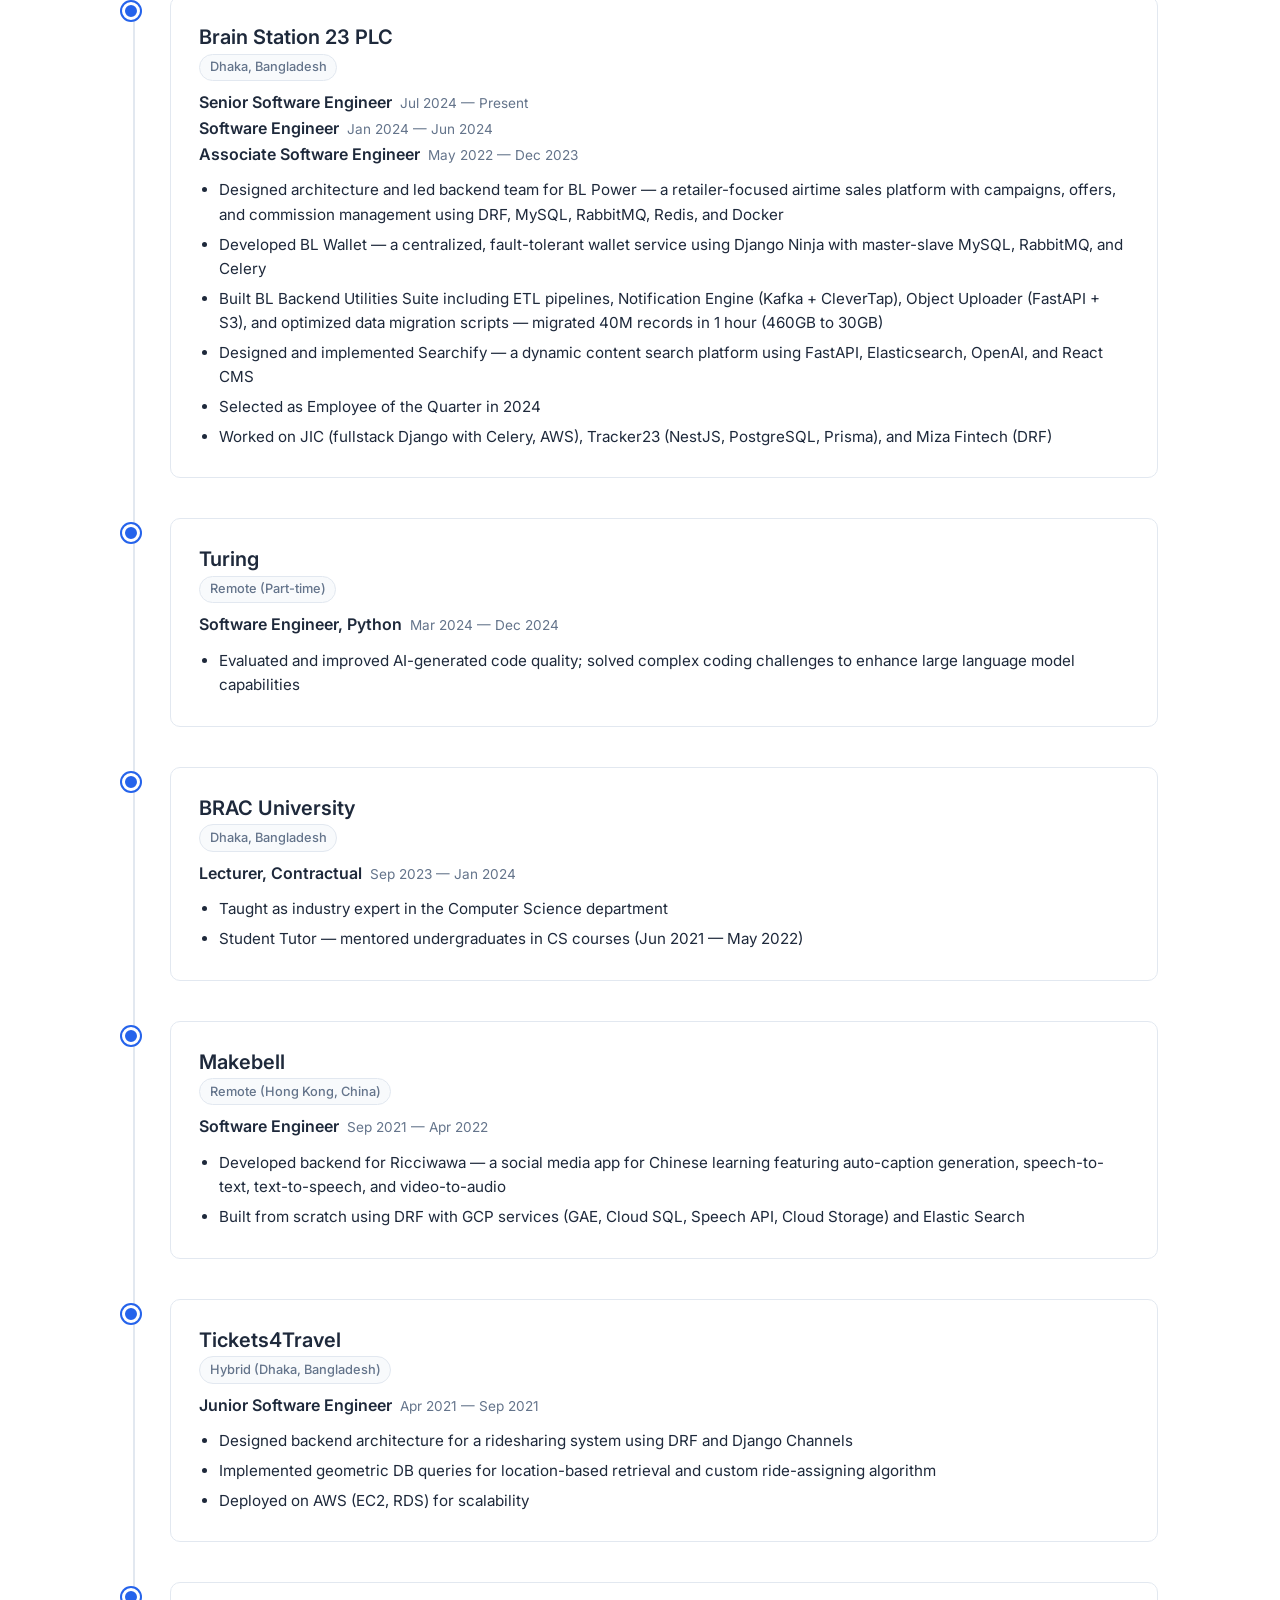
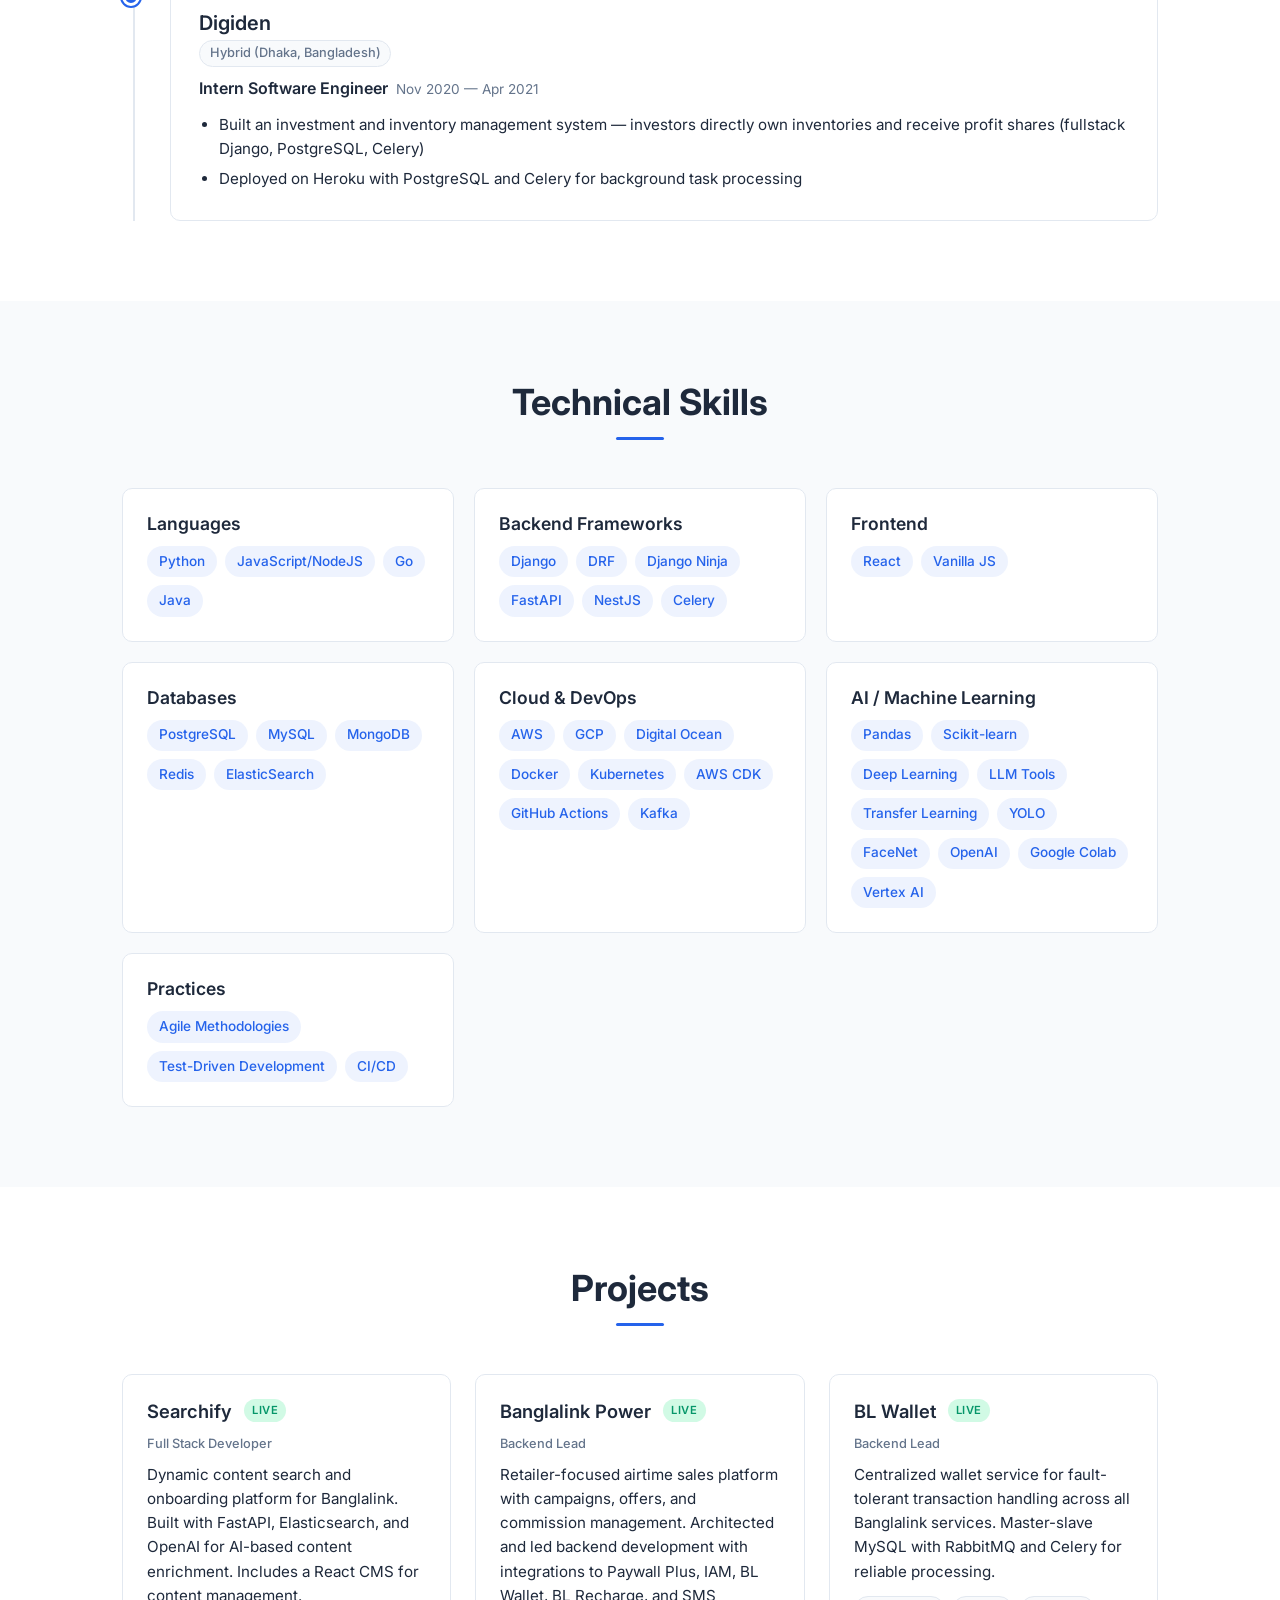
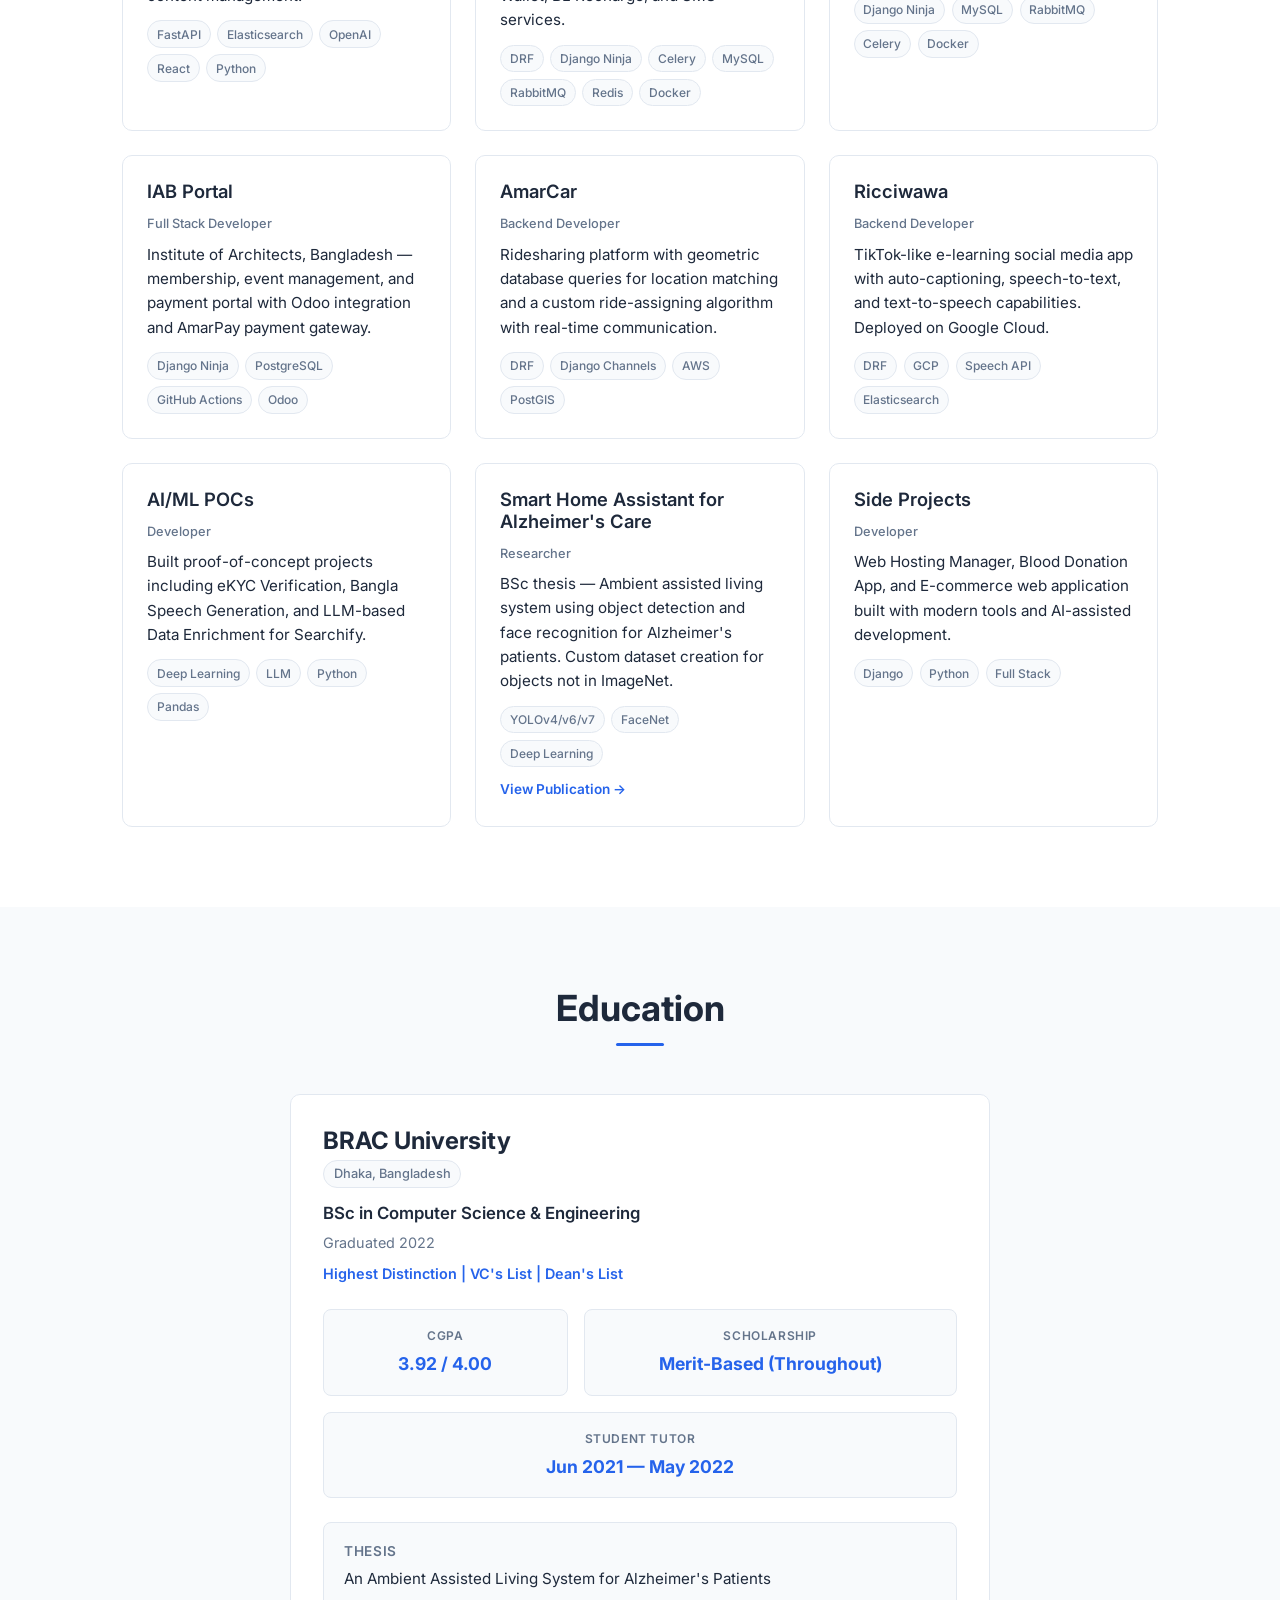
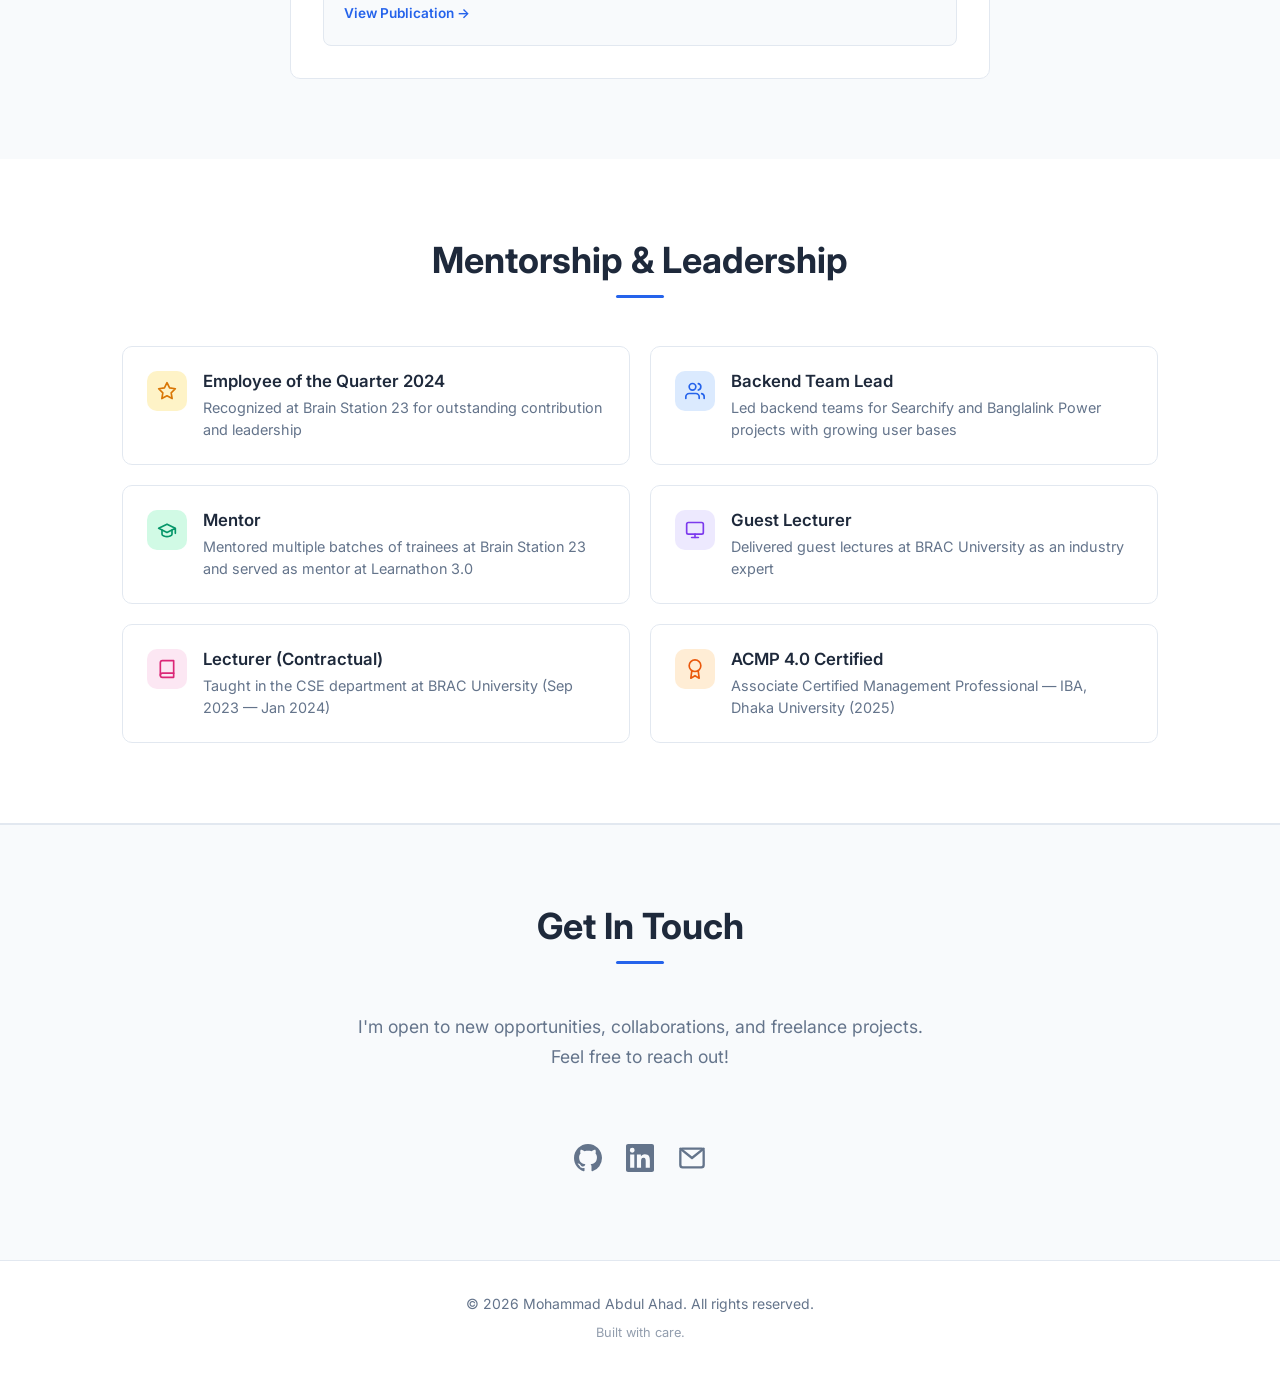
==== commit 25f2e7c5: "fix: change navbar logo from M.A. Ahad to Abdul Ahad, restore full name elsewhere Co-Authored-By: Cl" ====
--- a/index.html
+++ b/index.html
@@ -31,7 +31,7 @@
   <header>
     <nav class="navbar" id="navbar">
       <div class="nav-container">
-        <a href="#hero" class="nav-logo">M.A. Ahad</a>
+        <a href="#hero" class="nav-logo">Abdul Ahad</a>
         <button class="nav-toggle" id="nav-toggle" aria-label="Toggle navigation menu" aria-expanded="false">
           <svg width="24" height="24" viewBox="0 0 24 24" fill="none" stroke="currentColor" stroke-width="2" stroke-linecap="round">
             <line x1="3" y1="6" x2="21" y2="6" />
@@ -56,7 +56,7 @@
     <!-- Hero -->
     <section id="hero" class="section hero">
       <div class="container hero-content">
-        <h1 class="hero-name">Abdul Ahad</h1>
+        <h1 class="hero-name">Mohammad Abdul Ahad</h1>
         <p class="hero-title">Senior Software Engineer</p>
         <p class="hero-tagline">Building scalable backend systems and intelligent solutions</p>
         <div class="hero-cta">
@@ -566,7 +566,7 @@
   <!-- Footer -->
   <footer class="footer">
     <div class="container">
-      <p>&copy; 2026 Abdul Ahad. All rights reserved.</p>
+      <p>&copy; 2026 Mohammad Abdul Ahad. All rights reserved.</p>
       <p class="footer-tagline">Built with care.</p>
     </div>
   </footer>
